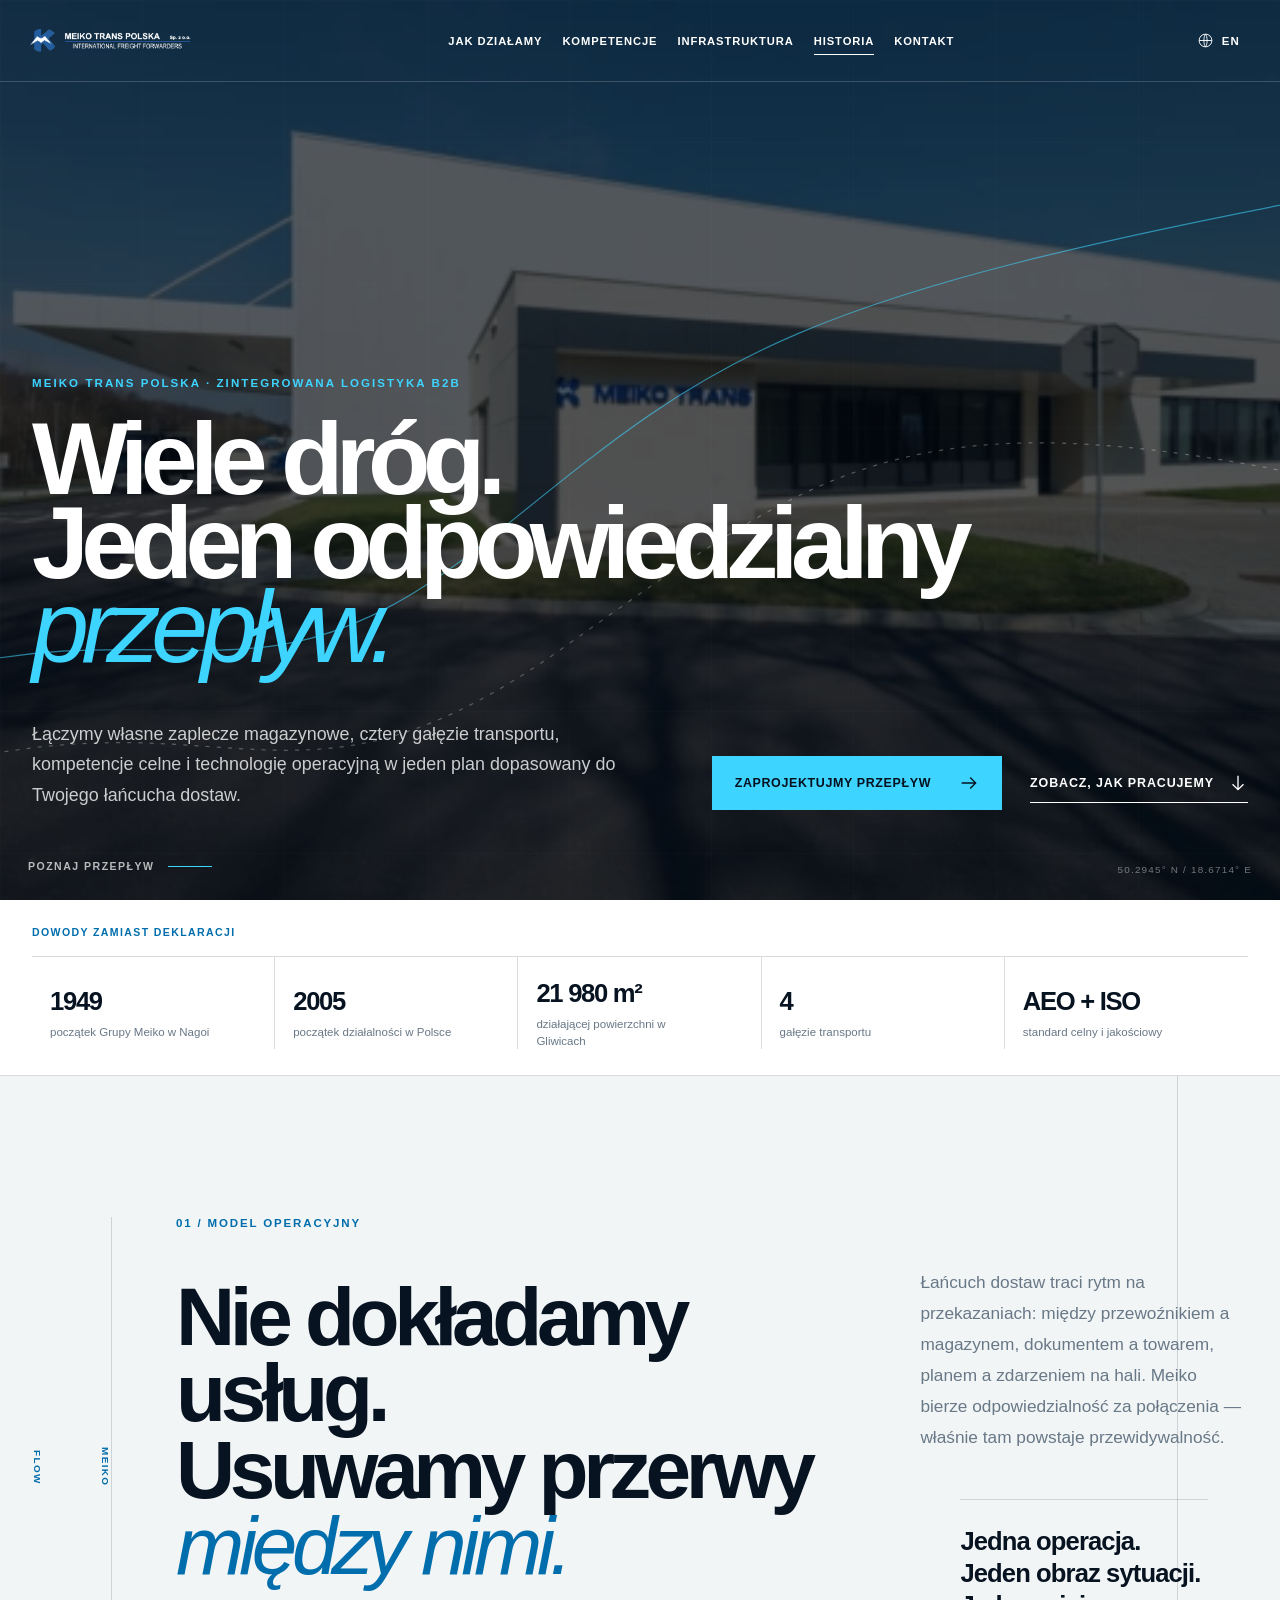
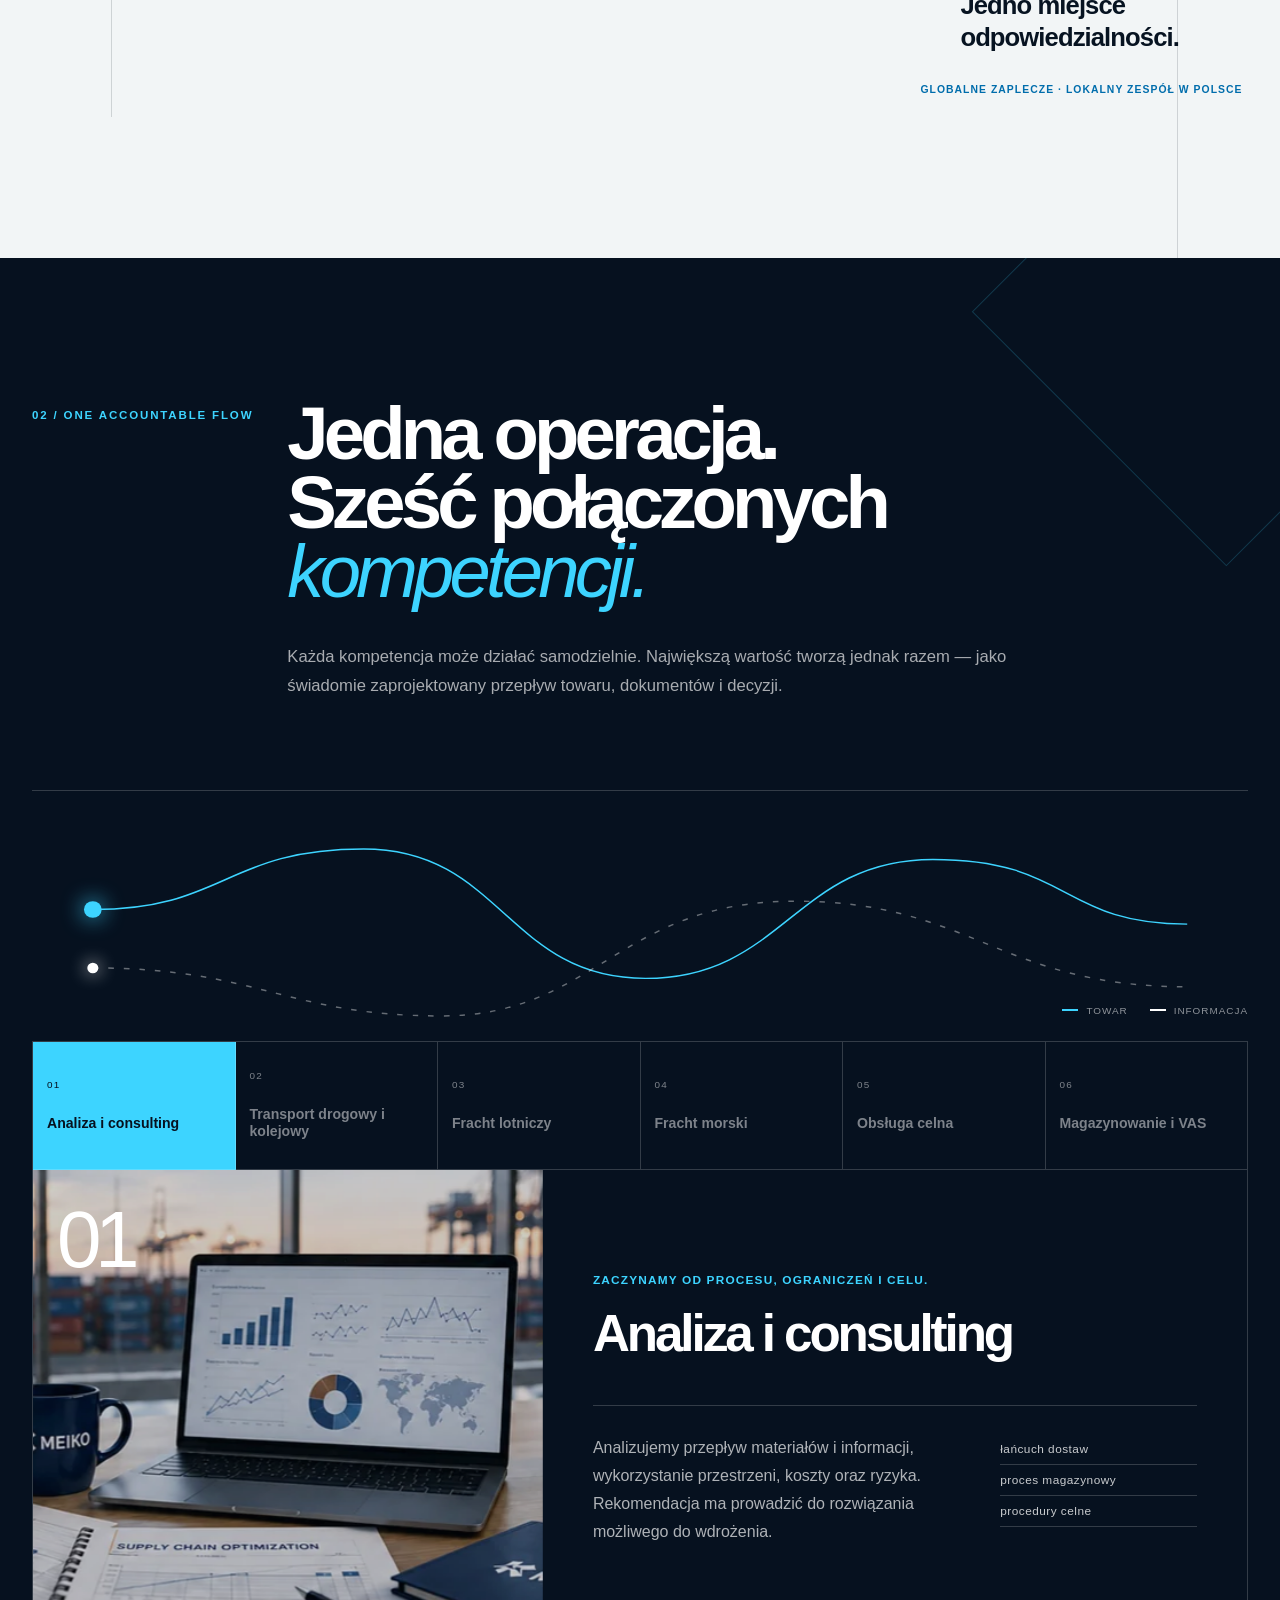
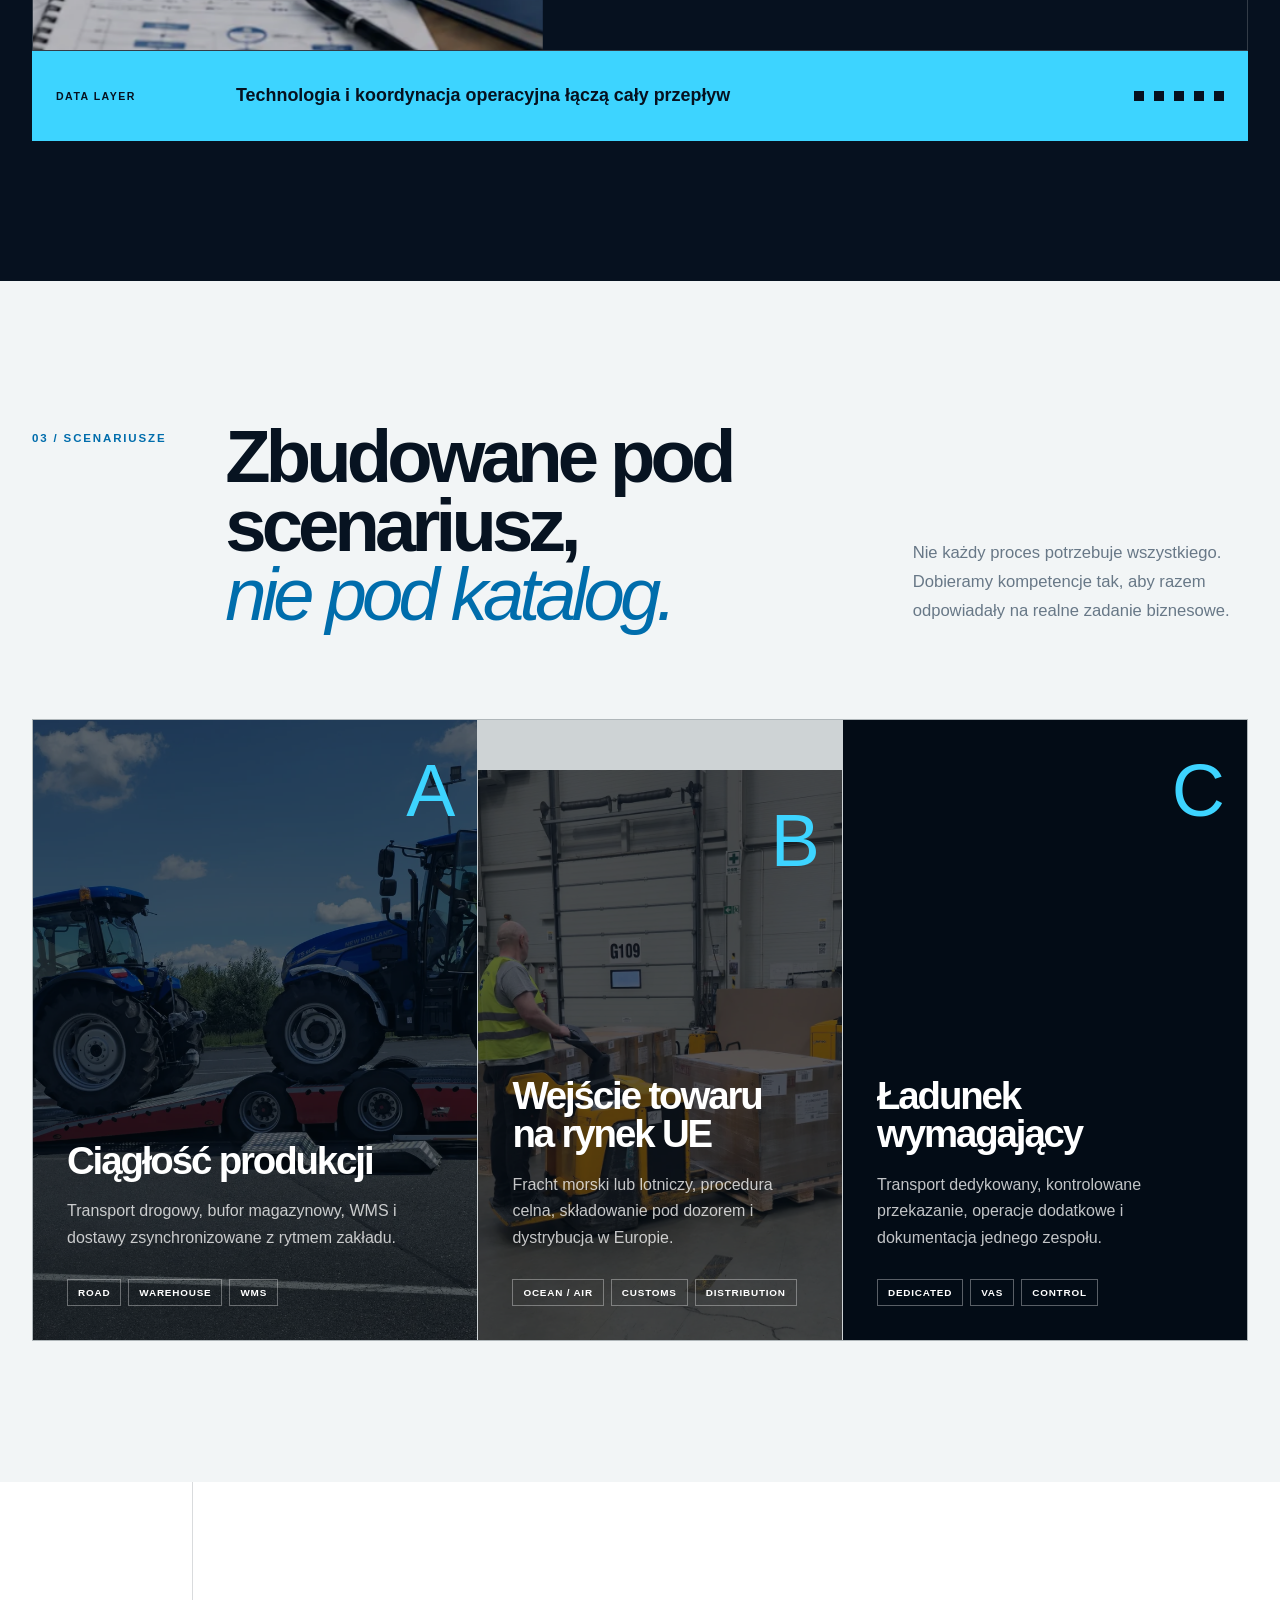
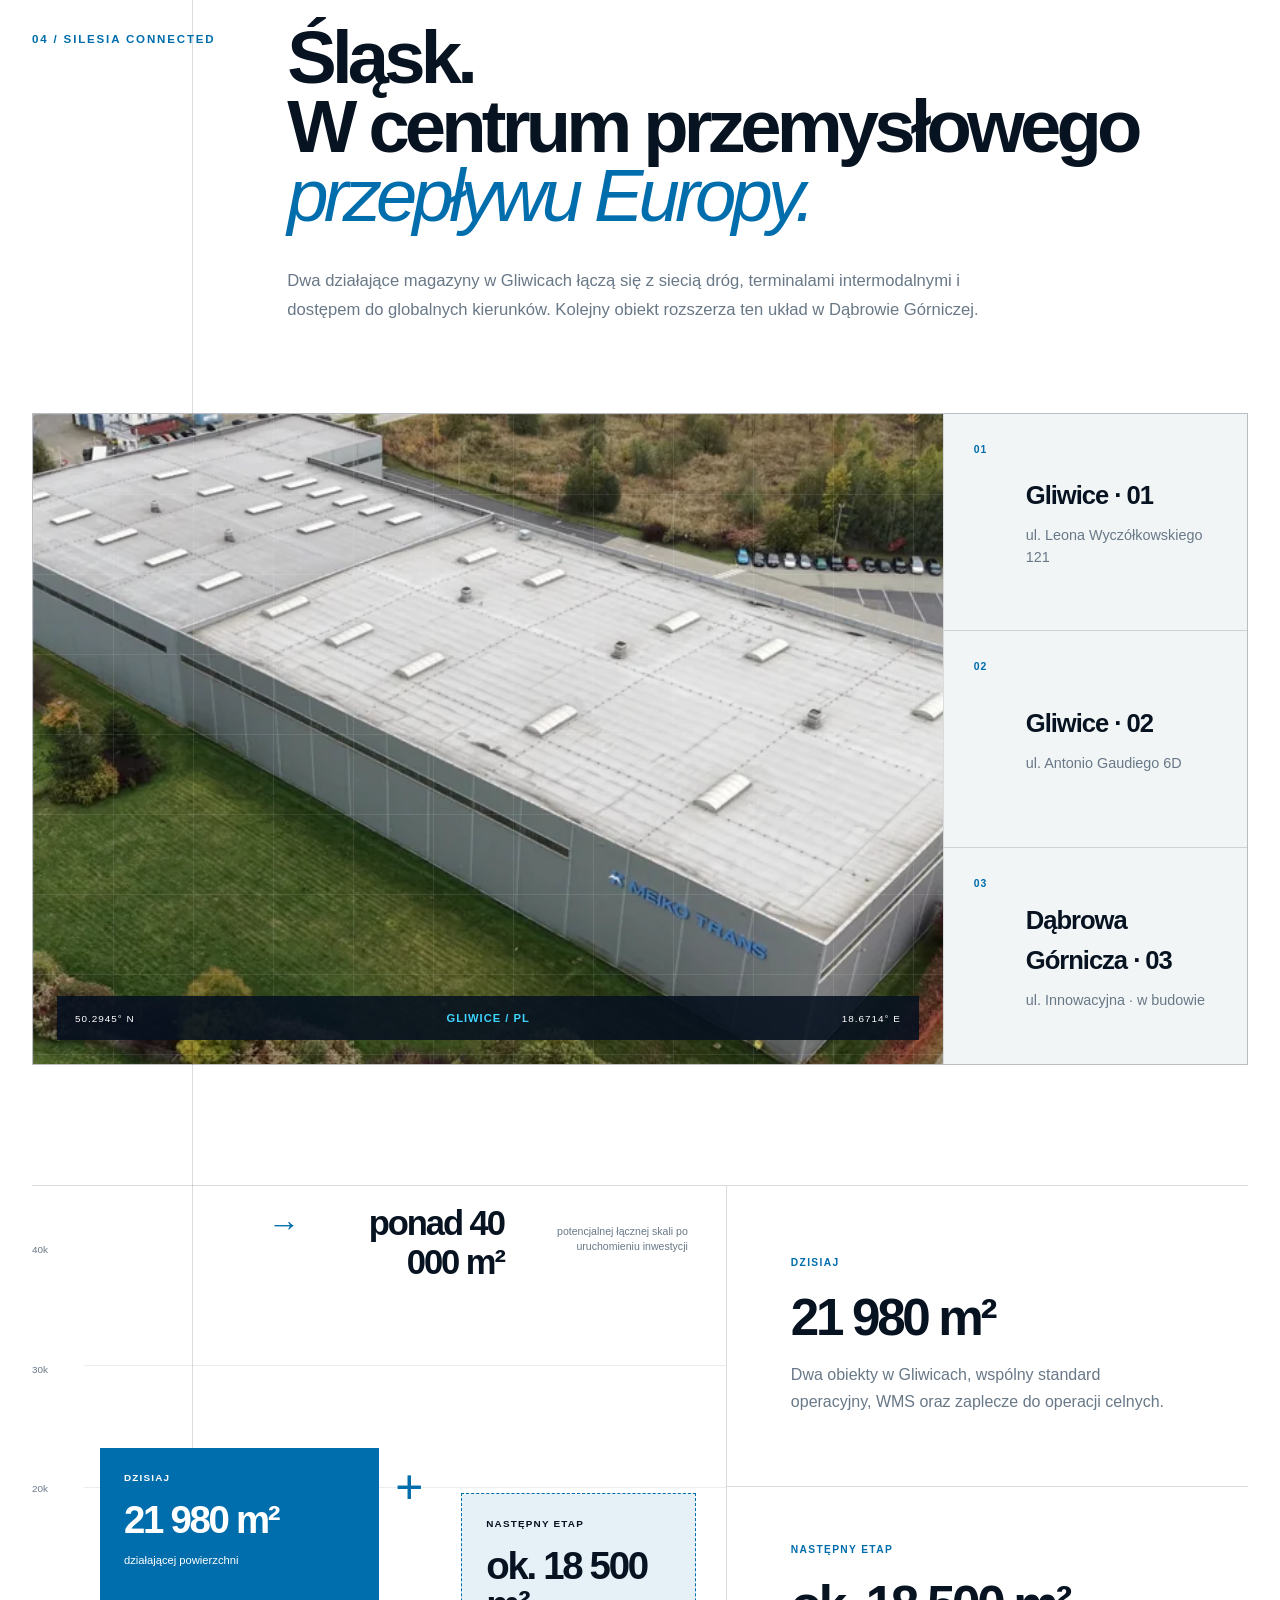
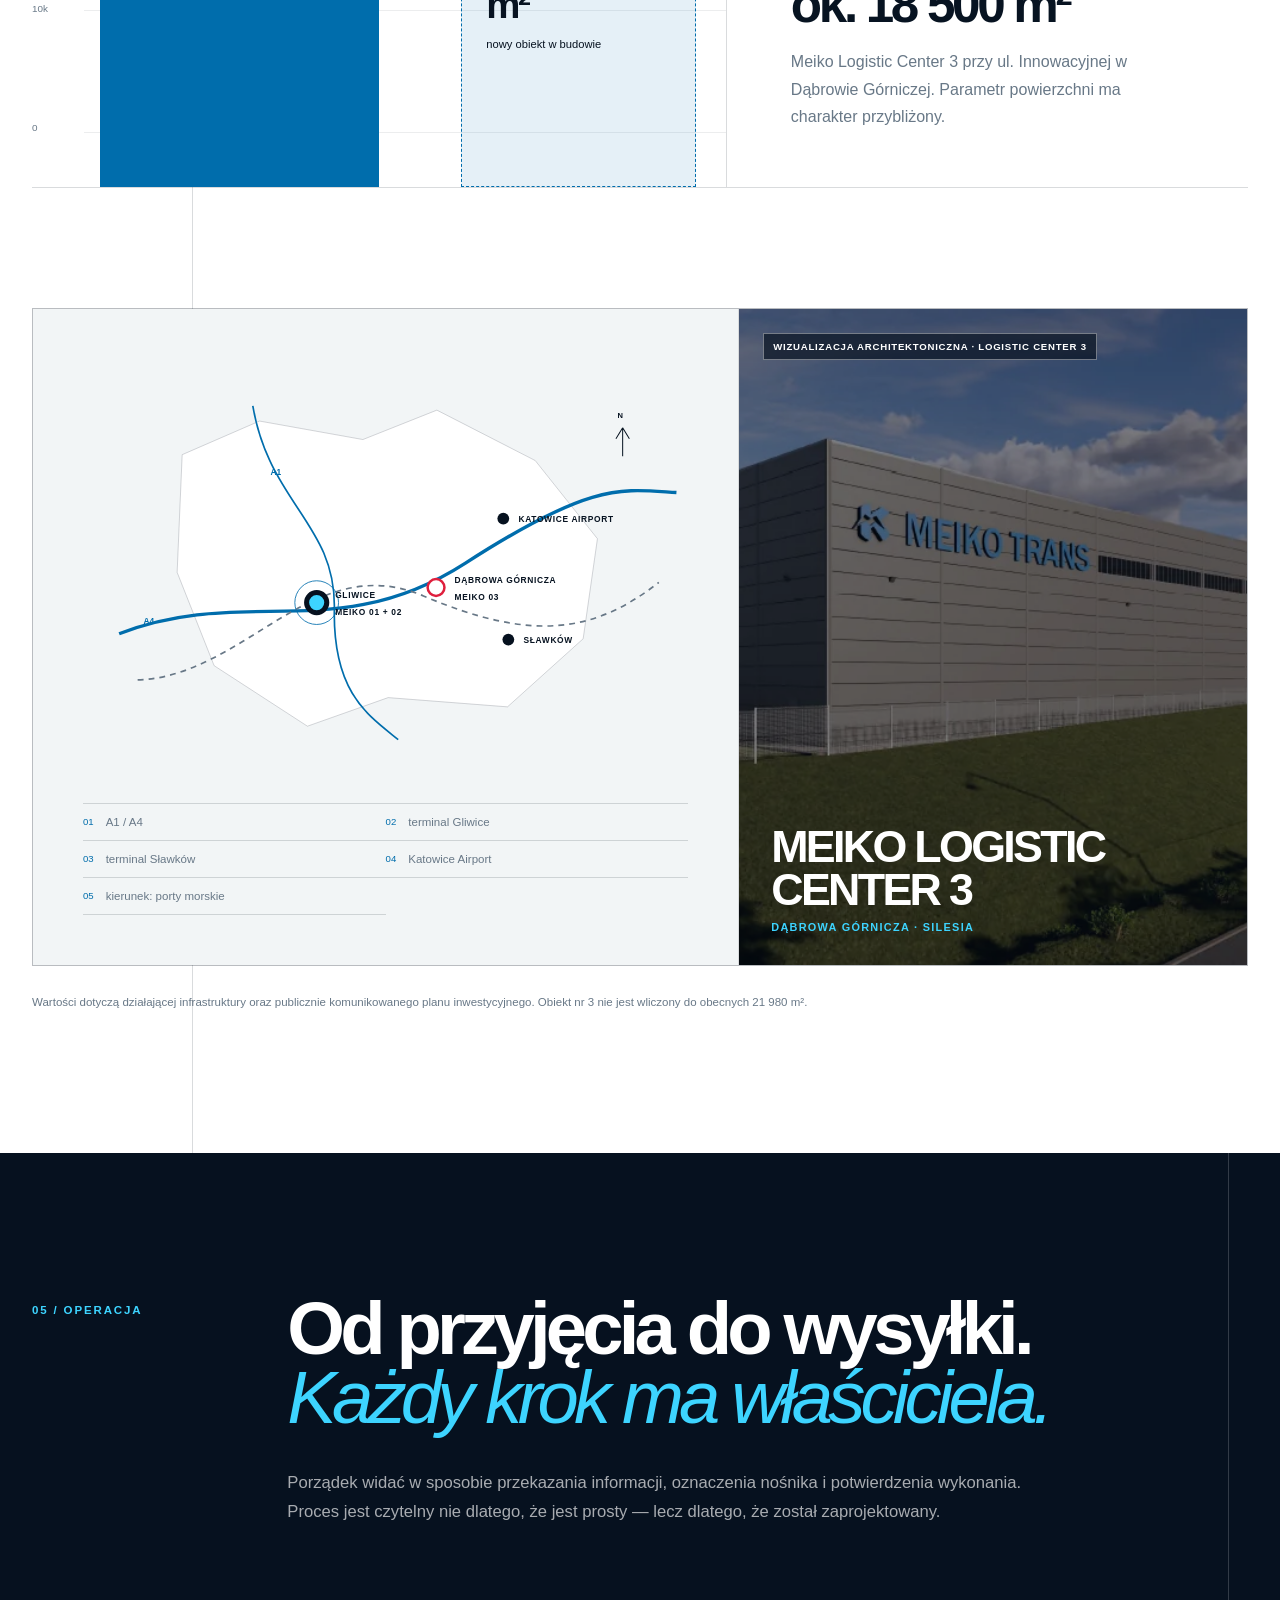
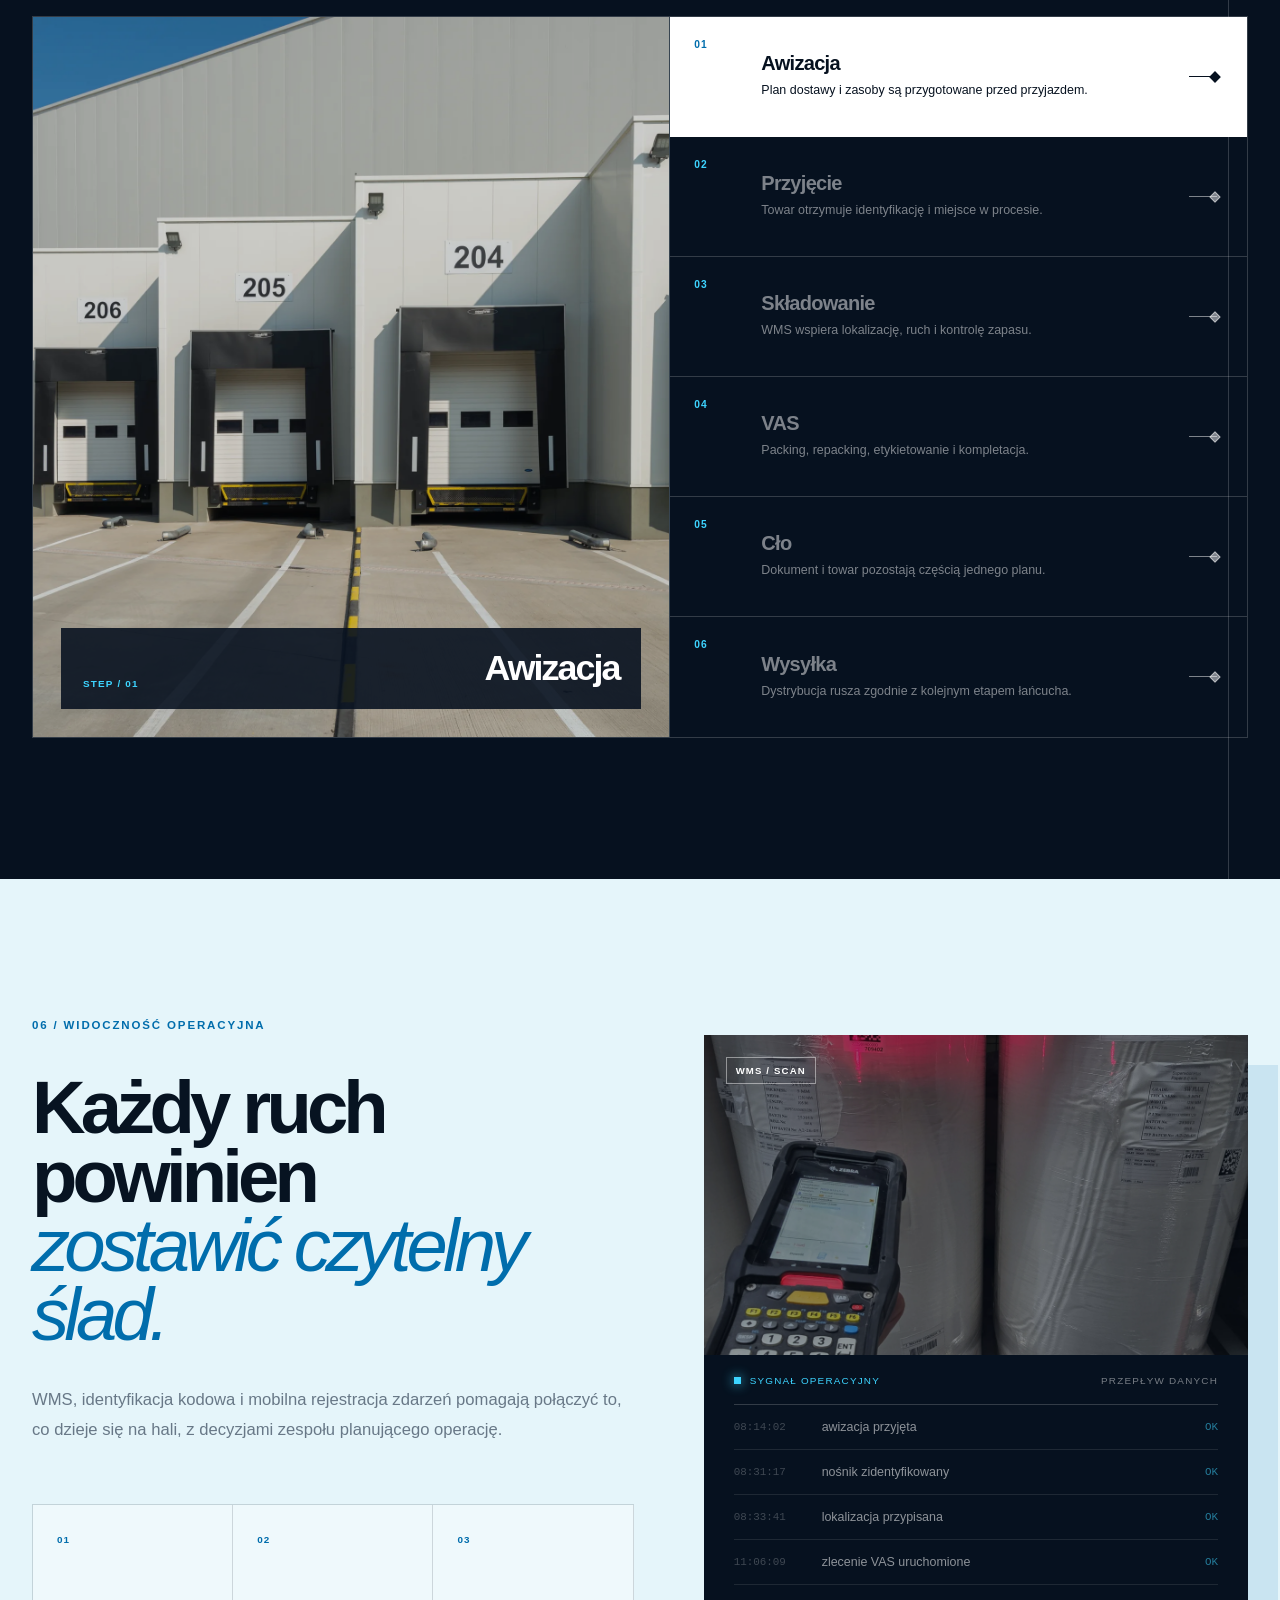
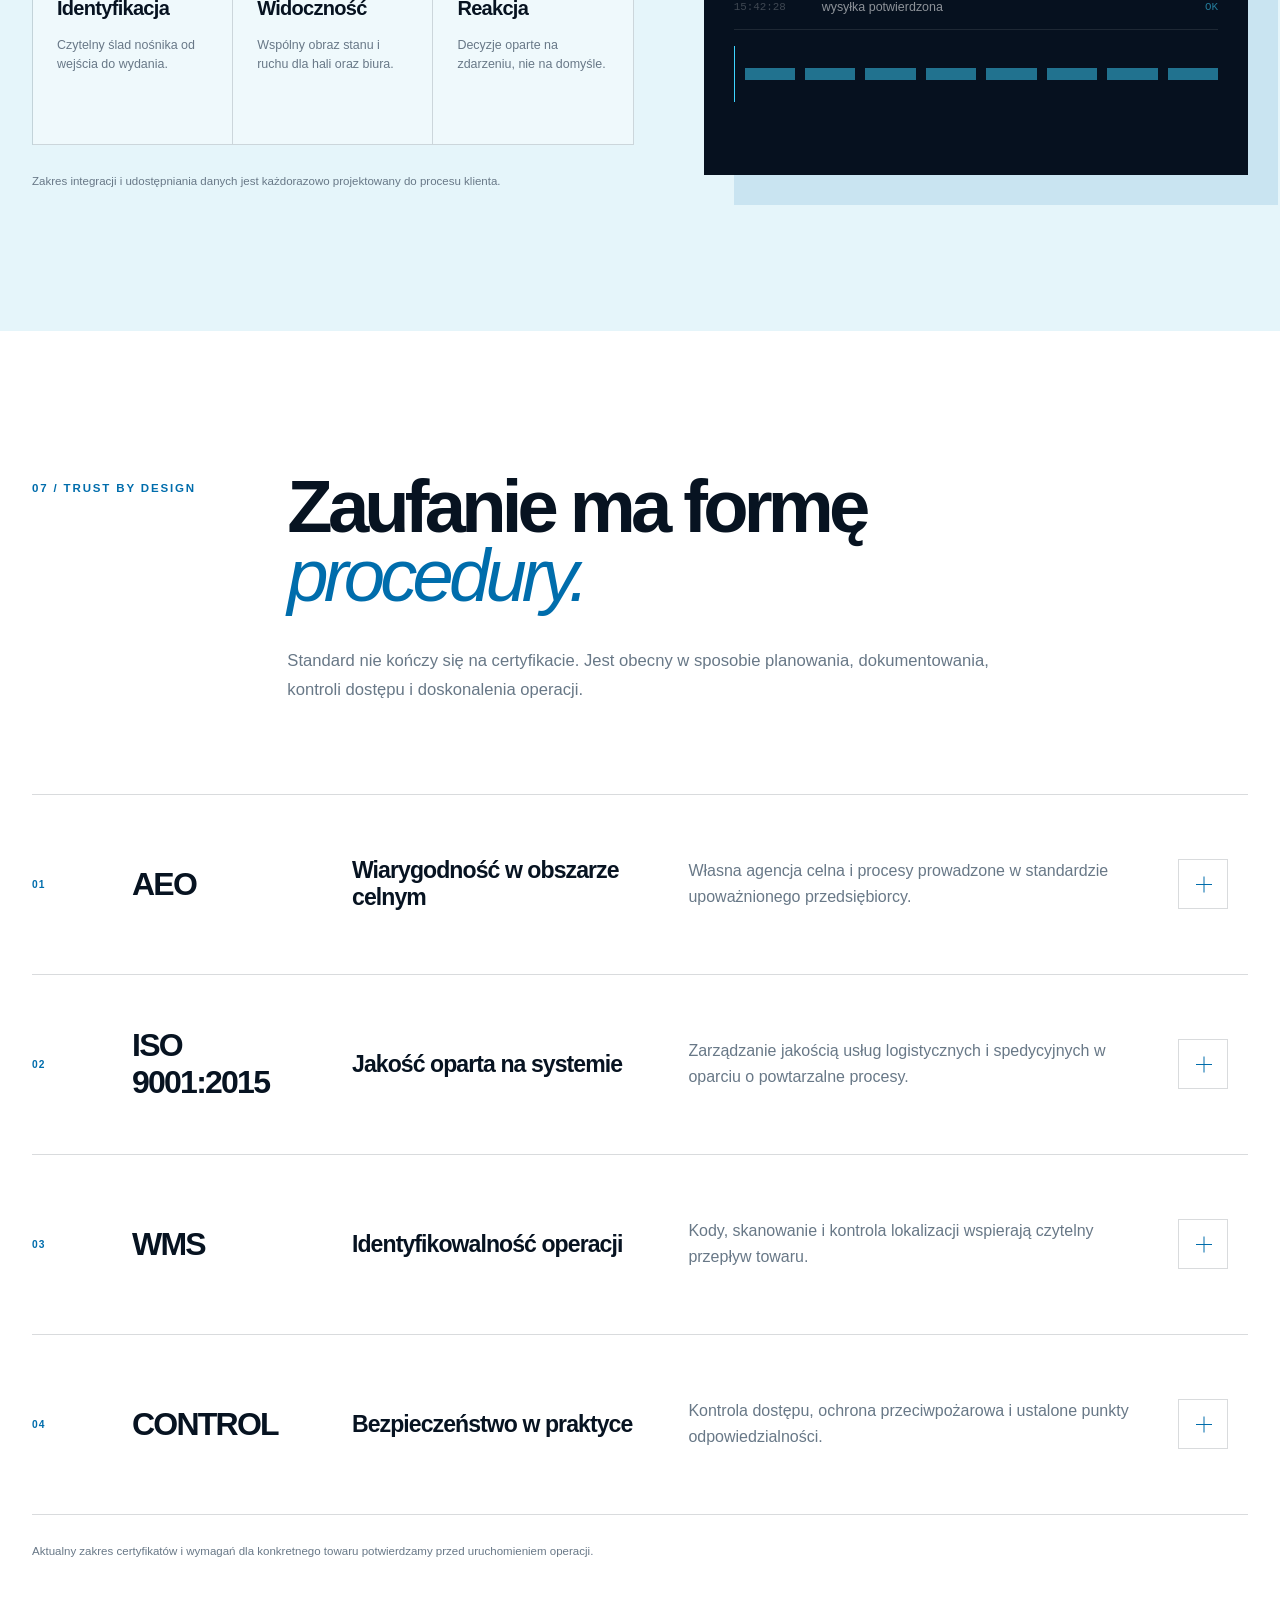
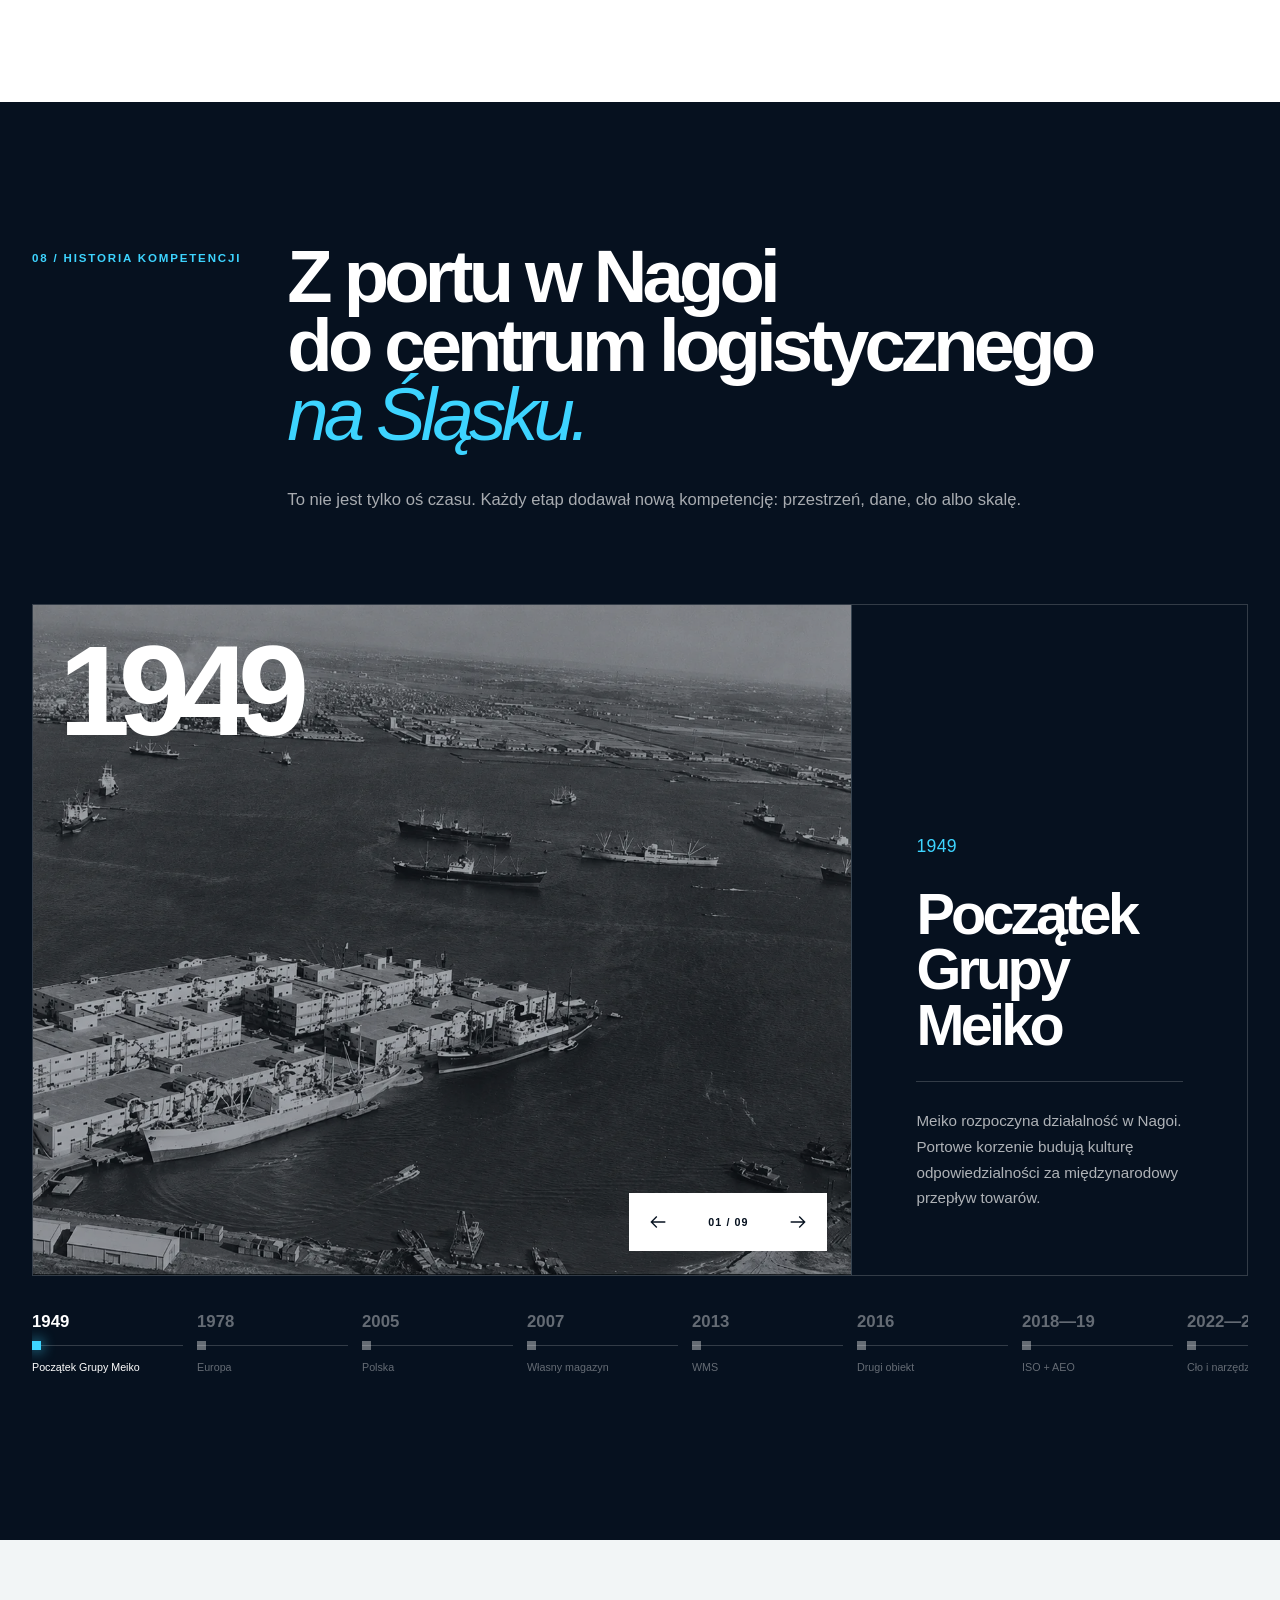
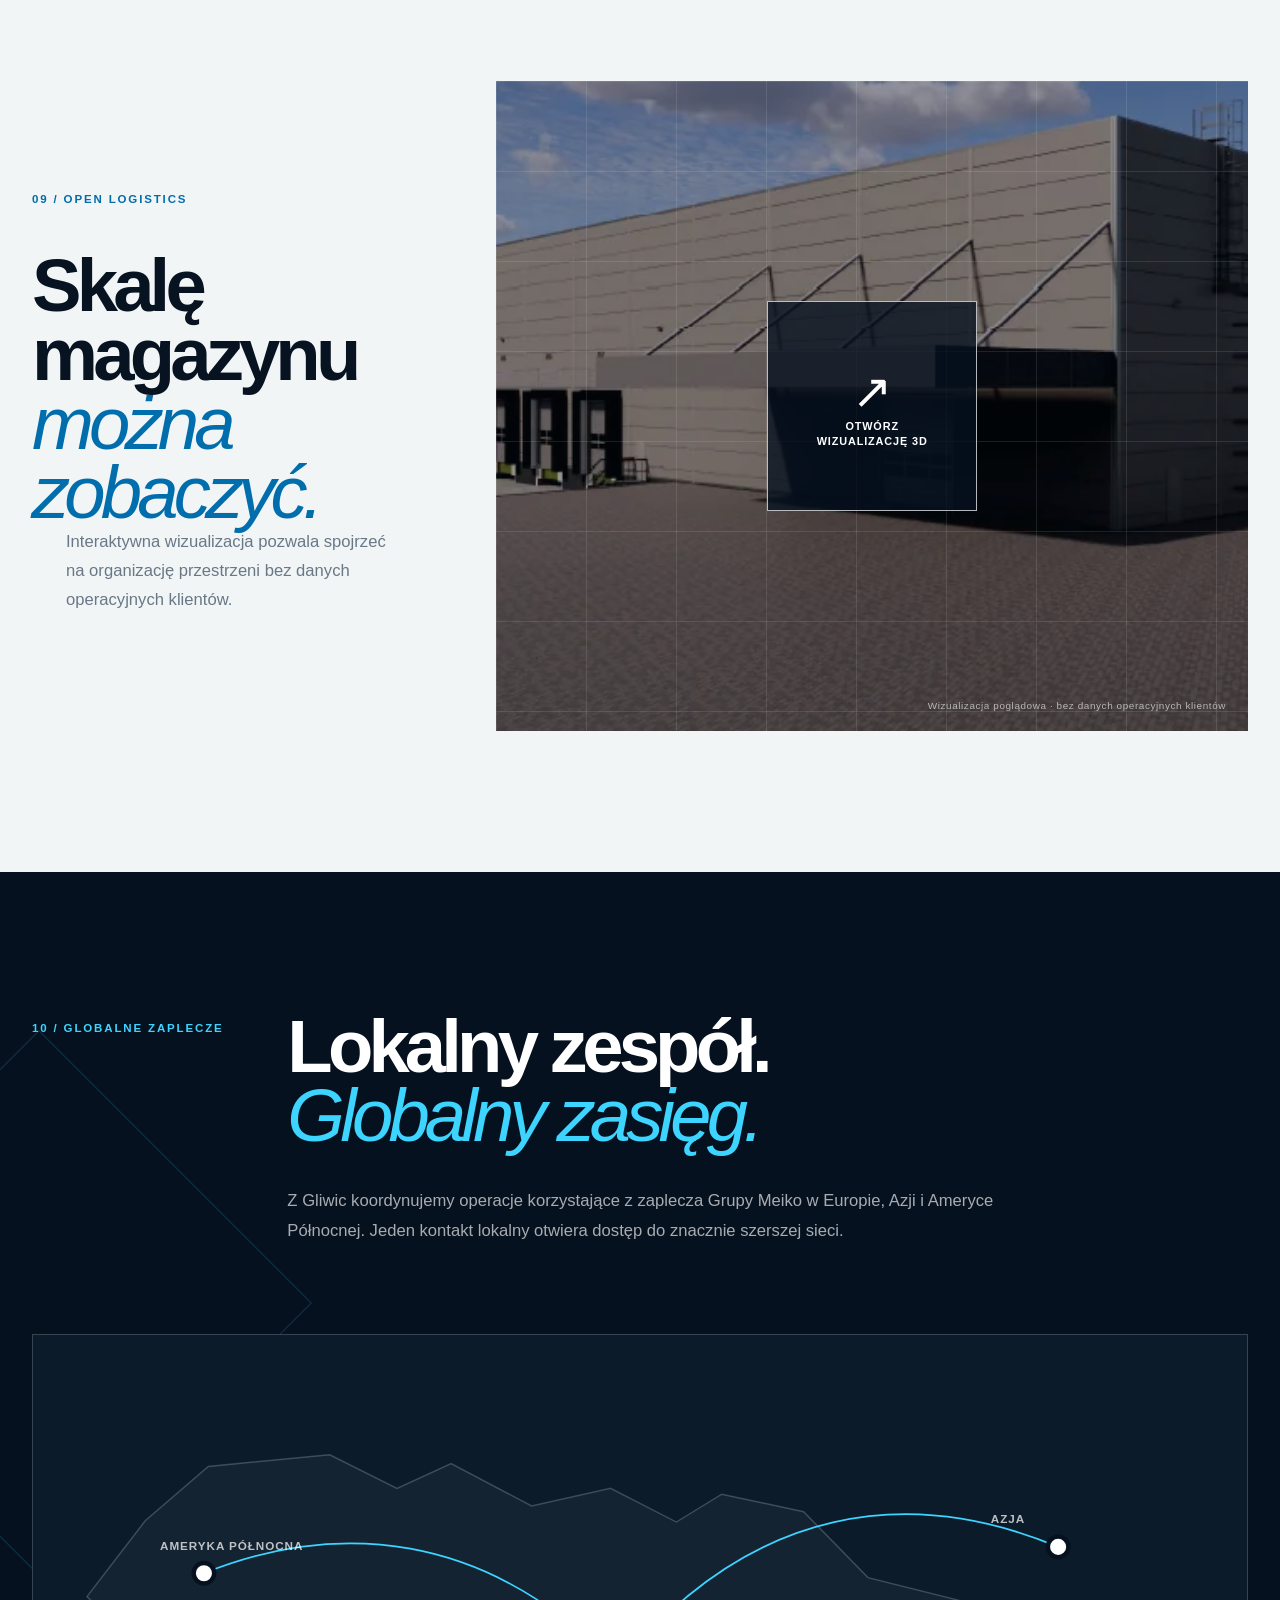
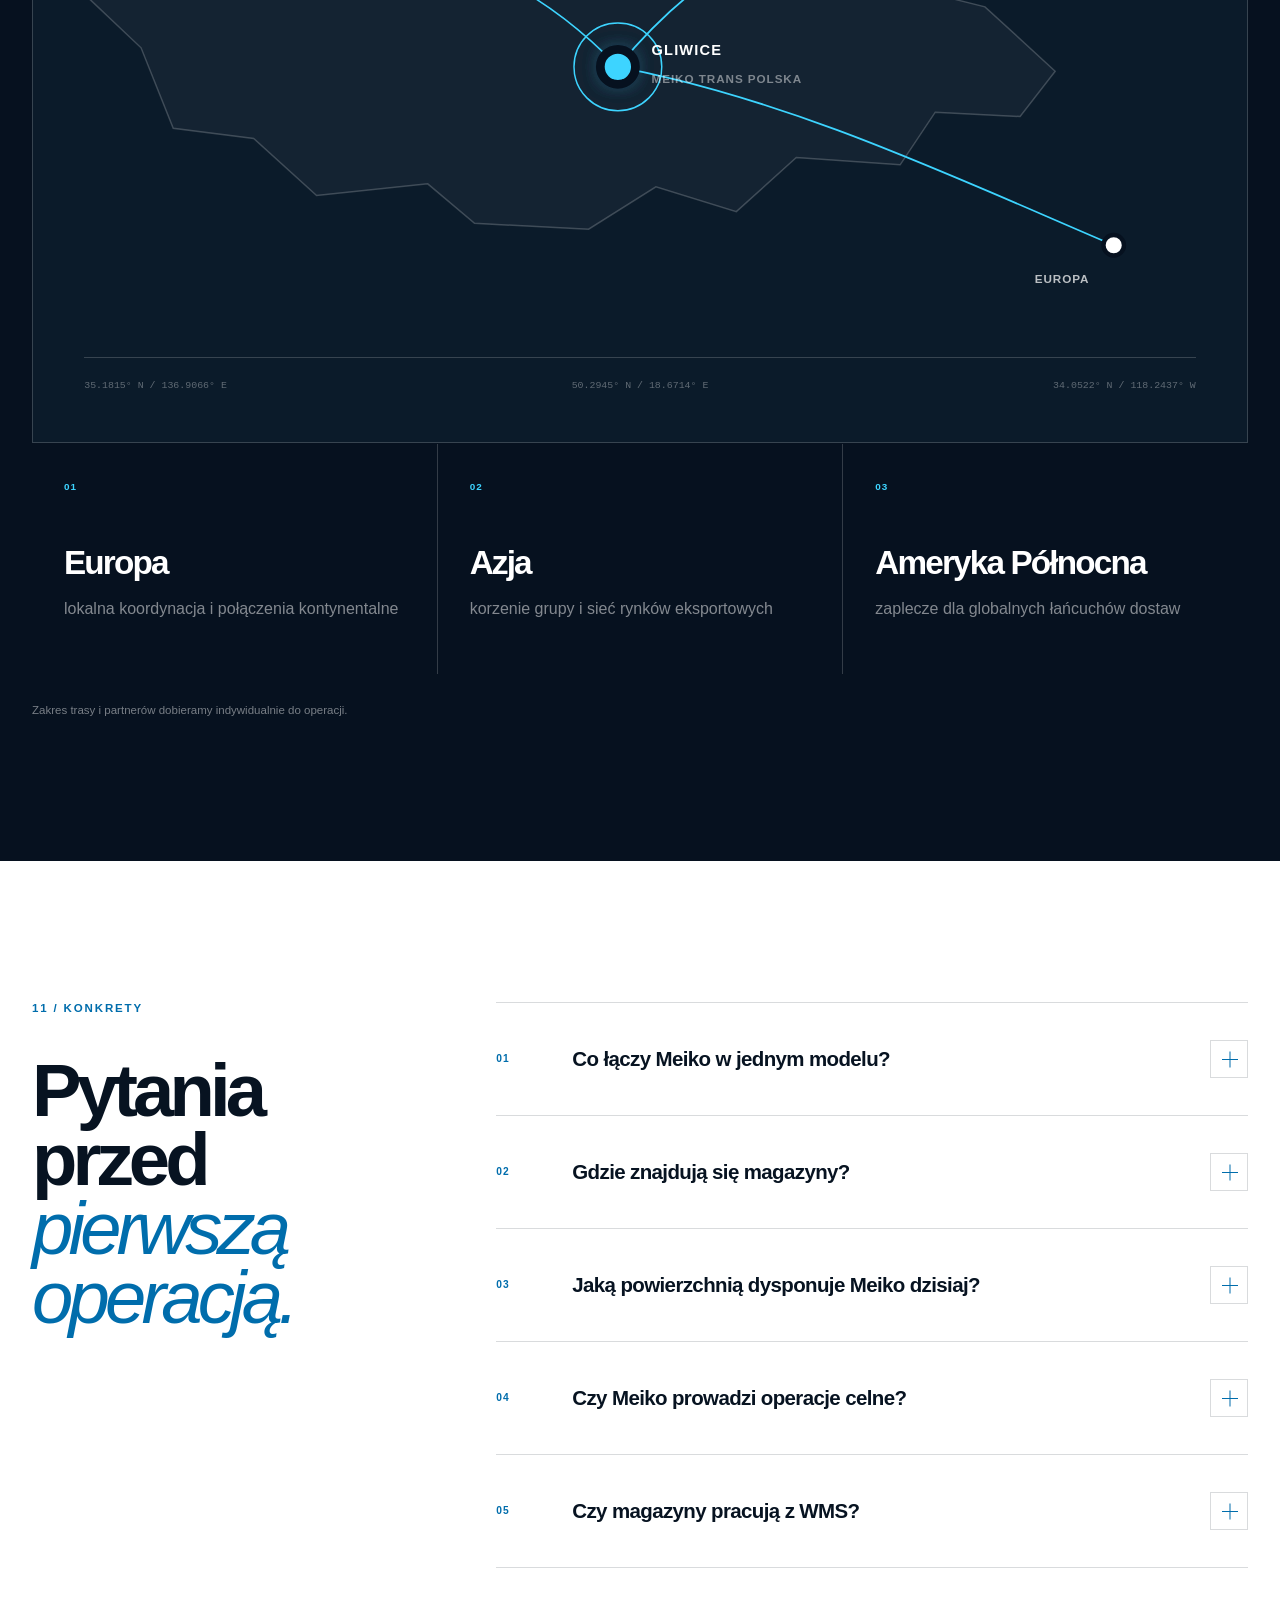
==== alternative/index.html @ 9c1a4382 "Add alternative Meiko Trans website" ====
<!doctype html>
<html lang="pl">
  <head>
    <meta charset="UTF-8" />
    <meta name="viewport" content="width=device-width, initial-scale=1.0" />
    <meta name="theme-color" content="#06111f" />
    <meta name="referrer" content="strict-origin-when-cross-origin" />
    <meta
      http-equiv="Content-Security-Policy"
      content="default-src 'self'; base-uri 'self'; object-src 'none'; form-action 'self'; img-src 'self' data:; media-src 'self'; frame-src 'self'; connect-src 'self'; font-src 'self' https://fonts.gstatic.com; style-src 'self' 'unsafe-inline' https://fonts.googleapis.com; script-src 'self' 'unsafe-inline' https://cdnjs.cloudflare.com https://cdn.jsdelivr.net;"
    />

    <title>Meiko Trans Polska | Jeden odpowiedzialny przepływ</title>
    <meta
      name="description"
      content="Magazynowanie, cztery gałęzie transportu, własna agencja celna i technologia operacyjna połączone w jeden plan dla łańcucha dostaw."
    />
    <meta
      name="keywords"
      content="Meiko Trans Polska, logistyka Gliwice, magazynowanie Śląsk, spedycja międzynarodowa, agencja celna, fracht lotniczy, fracht morski, WMS"
    />

    <link rel="icon" type="image/png" href="./mk-icon.png" />
    <link rel="apple-touch-icon" href="./mk-icon.png" />
    <link rel="preconnect" href="https://fonts.googleapis.com" />
    <link rel="preconnect" href="https://fonts.gstatic.com" crossorigin />
    <link
      rel="stylesheet"
      href="https://fonts.googleapis.com/css2?family=DM+Sans:wght@400;500;600;700&family=Manrope:wght@400;500;600;700;800&display=swap"
    />

    <link rel="canonical" href="https://lukmaz88.github.io/Meiko-test-website/alternative/" />
    <link rel="alternate" hreflang="pl" href="https://lukmaz88.github.io/Meiko-test-website/alternative/" />
    <link rel="alternate" hreflang="en" href="https://lukmaz88.github.io/Meiko-test-website/alternative/?lang=en" />
    <link rel="alternate" hreflang="x-default" href="https://lukmaz88.github.io/Meiko-test-website/alternative/" />

    <meta property="og:type" content="website" />
    <meta property="og:locale" content="pl_PL" />
    <meta property="og:locale:alternate" content="en_GB" />
    <meta property="og:site_name" content="Meiko Trans Polska" />
    <meta property="og:title" content="Meiko Trans Polska | Jeden odpowiedzialny przepływ" />
    <meta
      property="og:description"
      content="Wiele dróg. Jeden odpowiedzialny przepływ. Zobacz zintegrowany model logistyki Meiko Trans Polska."
    />
    <meta property="og:image" content="https://lukmaz88.github.io/Meiko-test-website/alternative/og.png" />
    <meta property="og:image:width" content="1730" />
    <meta property="og:image:height" content="909" />
    <meta property="og:url" content="https://lukmaz88.github.io/Meiko-test-website/alternative/" />
    <meta name="twitter:card" content="summary_large_image" />
    <meta name="twitter:title" content="Meiko Trans Polska | One accountable flow" />
    <meta name="twitter:description" content="Warehousing, freight, customs and technology connected in one operating model." />
    <meta name="twitter:image" content="https://lukmaz88.github.io/Meiko-test-website/alternative/og.png" />

    <script type="application/ld+json">
      {
        "@context": "https://schema.org",
        "@type": ["Organization", "LocalBusiness"],
        "@id": "https://lukmaz88.github.io/Meiko-test-website/alternative/#organization",
        "name": "Meiko Trans Polska Sp. z o.o.",
        "url": "https://lukmaz88.github.io/Meiko-test-website/alternative/",
        "logo": "https://lukmaz88.github.io/Meiko-test-website/alternative/assets/logo.png",
        "description": "Operator logistyczny łączący magazynowanie, transport drogowy, kolejowy, morski i lotniczy, usługi celne oraz consulting.",
        "telephone": "+48 32 777 38 80",
        "email": "kontakt@meikotrans.com.pl",
        "address": {
          "@type": "PostalAddress",
          "streetAddress": "ul. Leona Wyczółkowskiego 121",
          "postalCode": "44-109",
          "addressLocality": "Gliwice",
          "addressCountry": "PL"
        },
        "contactPoint": {
          "@type": "ContactPoint",
          "telephone": "+48 32 777 38 80",
          "email": "kontakt@meikotrans.com.pl",
          "contactType": "customer service",
          "availableLanguage": ["Polish", "English"]
        },
        "parentOrganization": {
          "@type": "Organization",
          "name": "Meiko Trans Co., Ltd.",
          "foundingDate": "1949-01-22"
        },
        "hasOfferCatalog": {
          "@type": "OfferCatalog",
          "name": "Usługi logistyczne",
          "itemListElement": [
            { "@type": "Offer", "itemOffered": { "@type": "Service", "name": "Magazynowanie i usługi wartości dodanej" } },
            { "@type": "Offer", "itemOffered": { "@type": "Service", "name": "Transport drogowy i kolejowy" } },
            { "@type": "Offer", "itemOffered": { "@type": "Service", "name": "Fracht lotniczy i morski" } },
            { "@type": "Offer", "itemOffered": { "@type": "Service", "name": "Obsługa celna" } },
            { "@type": "Offer", "itemOffered": { "@type": "Service", "name": "Analiza i consulting logistyczny" } }
          ]
        }
      }
    </script>
    <script type="module" crossorigin src="./assets/index-K4BzFb0O.js"></script>
    <link rel="stylesheet" crossorigin href="./assets/index-BOAeQjKO.css">
  </head>
  <body>
    <div id="root"></div>
  </body>
</html>
---- alternative/assets/index-BOAeQjKO.css ----
:root{--lightningcss-light:initial;--lightningcss-dark: ;color-scheme:light;--navy:#06111f;--navy-2:#0b1b2a;--navy-3:#10283c;--blue:#006dac;--cyan:#3dd4ff;--cyan-soft:#bdefff;--red:#df1f3d;--paper:#f2f5f6;--ice:#e5f5fa;--white:#fff;--ink:#071321;--muted:#687887;--line:#06111f26;--line-light:#ffffff2e;--shell:min(1480px, calc(100vw - 96px));--header-h:82px;font-synthesis:none;text-rendering:optimizelegibility;font-family:DM Sans,Arial,sans-serif}*{box-sizing:border-box}html{scroll-behavior:smooth;scroll-padding-top:var(--header-h);background:var(--navy)}body{background:var(--paper);min-width:320px;color:var(--ink);margin:0;overflow-x:hidden}body.menu-open,body.experience-open{overflow:hidden}::selection{background:var(--cyan);color:var(--navy)}a{color:inherit;text-decoration:none}button,input,textarea{color:inherit;font:inherit}button{border:0}img,video,svg{max-width:100%;display:block}p,h1,h2,h3,blockquote{margin-top:0}button,a,summary{-webkit-tap-highlight-color:transparent}:focus-visible{outline:2px solid var(--cyan);outline-offset:4px}.sr-only{clip:rect(0, 0, 0, 0);white-space:nowrap;border:0;width:1px;height:1px;margin:-1px;padding:0;position:absolute;overflow:hidden}.skip-link{z-index:500;background:var(--cyan);color:var(--navy);padding:12px 18px;transition:transform .2s;position:fixed;top:10px;left:10px;transform:translateY(-150%)}.skip-link:focus{transform:translateY(0)}.page-shell{width:var(--shell);margin-inline:auto}.section{padding:clamp(110px,11vw,190px) 0;position:relative}.is-dark{background:var(--navy);color:var(--white)}.scroll-progress{z-index:501;background:var(--cyan);transform-origin:0;pointer-events:none;width:100%;height:3px;position:fixed;top:0;left:0;transform:scaleX(0)}.reveal{opacity:0;transition:opacity .75s cubic-bezier(.22, 1, .36, 1) var(--reveal-delay,0s), transform .75s cubic-bezier(.22, 1, .36, 1) var(--reveal-delay,0s);transform:translateY(28px)}.reveal.is-visible{opacity:1;transform:translateY(0)}.arrow-icon{fill:none;stroke:currentColor;stroke-linecap:square;stroke-width:1.6px;flex:none;width:20px;height:20px;transition:transform .25s}.arrow-icon.is-down{transform:rotate(90deg)}a:hover .arrow-icon,button:hover .arrow-icon{transform:translate(4px)}a:hover .arrow-icon.is-down,button:hover .arrow-icon.is-down{transform:rotate(90deg)translate(4px)}.button{letter-spacing:.05em;text-transform:uppercase;border:1px solid;justify-content:space-between;align-items:center;gap:28px;min-height:54px;padding:0 22px;font-size:.78rem;font-weight:700;transition:background .25s,color .25s,border-color .25s;display:inline-flex}.button-primary{border-color:var(--cyan);background:var(--cyan);color:var(--navy)}.button-primary:hover{border-color:var(--white);background:var(--white)}.text-link{letter-spacing:.07em;text-transform:uppercase;border-bottom:1px solid;align-items:center;gap:14px;padding:9px 0;font-size:.78rem;font-weight:700;display:inline-flex}.text-link.is-light{color:var(--white)}.section-heading{grid-template-columns:minmax(180px,.42fr) minmax(0,1.58fr);align-items:start;margin-bottom:clamp(58px,7vw,108px);display:grid}.section-heading.is-compact{grid-template-columns:minmax(170px,.34fr) minmax(0,1.15fr) minmax(280px,.65fr)}.section-code{color:var(--blue);letter-spacing:.16em;text-transform:uppercase;margin:10px 0 0;font-size:.72rem;font-weight:700}.section-heading.is-light .section-code{color:var(--cyan)}.section-heading h2{letter-spacing:-.065em;grid-column:2;margin:0;font-family:Manrope,Arial,sans-serif;font-size:clamp(3rem,5.8vw,6.6rem);font-weight:600;line-height:.93}.section-heading h2 span{display:block}.section-heading h2 .accent-line{color:var(--blue);font-style:italic;font-weight:500}.section-heading.is-light h2 .accent-line{color:var(--cyan)}.section-lead{max-width:750px;color:var(--muted);grid-column:2;margin:36px 0 0;font-size:clamp(1rem,1.3vw,1.22rem);line-height:1.75}.section-heading.is-compact .section-lead{grid-area:1/3;align-self:end;margin:0 0 4px 34px}.section-heading.is-light .section-lead{color:#ffffffa6}.data-disclaimer{color:var(--muted);margin:28px 0 0;font-size:.72rem;line-height:1.55}.data-disclaimer.is-light{color:#ffffff75}.site-header{z-index:300;width:100%;height:var(--header-h);color:var(--white);border-bottom:1px solid #ffffff2e;grid-template-columns:240px 1fr auto;align-items:center;padding:0 max(28px,50vw - 820px);transition:background .25s,color .25s,border-color .25s;display:grid;position:fixed;top:0;left:0}.site-header.is-solid{border-color:var(--line);color:var(--ink);-webkit-backdrop-filter:blur(14px);backdrop-filter:blur(14px);background:#f2f5f6f5}.site-header.is-open{-webkit-backdrop-filter:none;backdrop-filter:none}.brand{z-index:2;align-items:center;width:166px;display:inline-flex;position:relative}.brand img{width:100%;height:auto}.desktop-nav{justify-content:center;gap:clamp(22px,2.2vw,42px);display:flex}.desktop-nav a{letter-spacing:.08em;text-transform:uppercase;padding:8px 0;font-size:.7rem;font-weight:700;position:relative}.desktop-nav a:after{content:"";transform-origin:100%;background:currentColor;height:1px;transition:transform .25s;position:absolute;bottom:0;left:0;right:0;transform:scaleX(0)}.desktop-nav a:hover:after,.desktop-nav a.is-active:after{transform-origin:0;transform:scaleX(1)}.header-actions{z-index:2;align-items:center;gap:8px;display:flex;position:relative}.language-switch{height:42px;color:inherit;cursor:pointer;letter-spacing:.1em;background:0 0;align-items:center;gap:8px;padding:0 12px;font-size:.72rem;font-weight:700;display:inline-flex}.globe-icon{fill:none;stroke:currentColor;stroke-width:1.3px;width:17px;height:17px}.header-cta{background:var(--cyan);height:42px;color:var(--navy);letter-spacing:.04em;text-transform:uppercase;align-items:center;gap:18px;padding:0 16px;font-size:.68rem;font-weight:800;transition:background .2s;display:inline-flex}.header-cta:hover{background:var(--white)}.menu-toggle{width:48px;height:48px;color:inherit;cursor:pointer;background:0 0;justify-content:center;align-items:center;display:none}.menu-toggle i{background:currentColor;width:24px;height:1px;transition:transform .25s;position:absolute}.menu-toggle i:first-of-type{transform:translateY(-4px)}.menu-toggle i:last-of-type{transform:translateY(4px)}.site-header.is-open .menu-toggle i:first-of-type{transform:rotate(45deg)}.site-header.is-open .menu-toggle i:last-of-type{transform:rotate(-45deg)}.mobile-menu{z-index:1;visibility:hidden;background:var(--paper);color:var(--ink);opacity:0;transition:opacity .3s,visibility .3s;display:none;position:fixed;inset:0}.site-header.is-open .mobile-menu{visibility:visible;opacity:1}.mobile-menu-inner{width:min(680px,100vw - 48px);height:100%;padding-top:var(--header-h);flex-direction:column;justify-content:center;margin:auto;display:flex}.mobile-menu-inner>p{color:var(--blue);letter-spacing:.16em;margin-bottom:34px;font-size:.7rem;font-weight:700}.mobile-menu nav{border-top:1px solid var(--line)}.mobile-menu nav a{border-bottom:1px solid var(--line);letter-spacing:-.045em;align-items:center;gap:28px;padding:14px 0;font-family:Manrope,Arial,sans-serif;font-size:clamp(1.65rem,5vw,3.4rem);font-weight:600;display:flex}.mobile-menu nav a span{color:var(--blue);letter-spacing:.12em;font-family:DM Sans,Arial,sans-serif;font-size:.65rem}.mobile-menu .button{width:fit-content;margin-top:34px}.hero{background:var(--navy);min-height:100svh;color:var(--white);align-items:flex-end;display:flex;position:relative;overflow:hidden}.hero-video,.hero-shade,.hero-grid,.hero-routes{width:100%;height:100%;position:absolute;inset:0}.hero-video{object-fit:cover;opacity:.76}.hero-shade{z-index:1;background:#030a1294}.hero-grid{z-index:2;opacity:.24;background-image:url("data:image/svg+xml,%3Csvg xmlns='http://www.w3.org/2000/svg' width='160' height='160'%3E%3Cpath d='M160 0H0V160' fill='none' stroke='white' stroke-opacity='.12' stroke-width='1'/%3E%3C/svg%3E");background-size:11.111vw 11.111vw}.hero-routes{z-index:3;pointer-events:none}.route-line{fill:none;stroke-width:1.2px}.route-line-a{stroke:#3dd4ff94}.route-line-b{stroke:#ffffff47;stroke-dasharray:5 9}.route-cargo{fill:var(--cyan);filter:drop-shadow(0 0 12px var(--cyan))}.route-data{fill:var(--white);filter:drop-shadow(0 0 8px #fff)}.hero-inner{z-index:4;padding-top:calc(var(--header-h) + 90px);padding-bottom:clamp(90px,10vh,130px);position:relative}.hero-eyebrow{color:var(--cyan);letter-spacing:.18em;margin:0 0 28px;font-size:.72rem;font-weight:700}.hero h1{letter-spacing:-.075em;max-width:1280px;margin:0;font-family:Manrope,Arial,sans-serif;font-size:clamp(4rem,8vw,9.4rem);font-weight:600;line-height:.82}.hero h1 span{display:block}.hero h1 .hero-accent{color:var(--cyan);font-style:italic;font-weight:500}.hero-bottom{grid-template-columns:minmax(0,630px) auto;justify-content:space-between;align-items:end;gap:60px;margin-top:50px;display:grid}.hero-bottom>p{color:#ffffffc7;margin:0;font-size:clamp(1.02rem,1.4vw,1.3rem);line-height:1.7}.hero-actions{align-items:center;gap:28px;display:flex}.hero-scroll{z-index:5;color:#ffffffb3;letter-spacing:.14em;text-transform:uppercase;align-items:center;gap:14px;font-size:.66rem;font-weight:700;display:flex;position:absolute;bottom:28px;left:max(28px,50vw - 820px)}.hero-scroll i{background:#ffffff47;width:44px;height:1px;position:relative;overflow:hidden}.hero-scroll i:after{background:var(--cyan);content:"";animation:2s ease-in-out infinite scroll-line;position:absolute;inset:0}@keyframes scroll-line{0%{transform:translate(-100%)}55%,to{transform:translate(100%)}}.hero-coordinate{z-index:5;color:#ffffff6e;letter-spacing:.12em;margin:0;font-size:.62rem;position:absolute;bottom:25px;right:max(28px,50vw - 820px)}.fact-strip{border-bottom:1px solid var(--line);background:var(--white)}.fact-strip-inner{grid-template-columns:minmax(150px,.7fr) minmax(0,4.3fr);align-items:stretch;min-height:155px;display:grid}.fact-strip-inner>p{border-right:1px solid var(--line);color:var(--blue);letter-spacing:.13em;text-transform:uppercase;align-items:center;margin:0;padding-right:30px;font-size:.66rem;font-weight:700;display:flex}.fact-list{grid-template-columns:repeat(5,1fr);display:grid}.fact-item{border-right:1px solid var(--line);flex-direction:column;justify-content:center;min-width:0;padding:24px clamp(18px,2vw,38px);display:flex}.fact-item:last-child{border-right:0}.fact-item strong{letter-spacing:-.05em;white-space:nowrap;font-family:Manrope,Arial,sans-serif;font-size:clamp(1.4rem,2vw,2.4rem);font-weight:650}.fact-item span{max-width:180px;color:var(--muted);margin-top:8px;font-size:.72rem;line-height:1.45}.manifesto{background:var(--paper);overflow:hidden}.manifesto:before{background:var(--line);content:"";width:1px;height:100%;position:absolute;top:0;right:8vw}.manifesto-grid{grid-template-columns:120px minmax(0,1.45fr) minmax(320px,.55fr);gap:clamp(36px,5vw,84px);display:grid}.manifesto .section-heading{margin:0;display:block}.manifesto .section-heading .section-code{margin:0 0 50px}.manifesto .section-heading h2{font-size:clamp(3.6rem,6.4vw,7.4rem)}.manifesto-marker{border-right:1px solid var(--line);height:100%;min-height:500px;color:var(--blue);letter-spacing:.14em;writing-mode:vertical-rl;flex-direction:column;align-items:center;gap:18px;font-size:.62rem;font-weight:700;display:flex}.manifesto-marker i{background:var(--line);flex:1;width:1px}.manifesto-copy{align-self:end;padding-bottom:20px}.manifesto-copy>p{color:var(--muted);margin-bottom:46px;font-size:clamp(1.05rem,1.35vw,1.28rem);line-height:1.8}.manifesto-copy blockquote{border-top:1px solid var(--line);letter-spacing:-.035em;margin-bottom:25px;padding:26px 0 0;font-family:Manrope,Arial,sans-serif;font-size:clamp(1.45rem,2vw,2.2rem);font-weight:600;line-height:1.25}.manifesto-copy small{color:var(--blue);letter-spacing:.1em;text-transform:uppercase;font-size:.65rem;font-weight:700}.capabilities{overflow:hidden}.capabilities:after{content:"";border:1px solid #3dd4ff33;width:28vw;height:28vw;position:absolute;top:0;right:0;transform:translate(35%,-35%)rotate(45deg)}.flow-system{position:relative}.flow-visual{border-top:1px solid var(--line-light);padding:10px 0 0;position:relative}.flow-visual svg{width:100%;height:240px;overflow:visible}.flow-base,.flow-data-path{fill:none;stroke-width:1.4px}.flow-base{stroke:var(--cyan)}.flow-data-path{stroke:#ffffff61;stroke-dasharray:5 9}.flow-cargo-dot{fill:var(--cyan);filter:drop-shadow(0 0 10px var(--cyan))}.flow-data-dot{fill:#fff;filter:drop-shadow(0 0 8px #fff)}.flow-legend{color:#ffffff8c;letter-spacing:.1em;text-transform:uppercase;gap:22px;font-size:.62rem;display:flex;position:absolute;bottom:25px;right:0}.flow-legend span{align-items:center;gap:8px;display:inline-flex}.flow-legend i{width:16px;height:2px}.cargo-key{background:var(--cyan)}.data-key{background:#fff}.flow-tabs{border-top:1px solid var(--line-light);border-left:1px solid var(--line-light);grid-template-columns:repeat(6,1fr);display:grid}.flow-tabs button{border-right:1px solid var(--line-light);border-bottom:1px solid var(--line-light);color:#ffffff7a;cursor:pointer;text-align:left;background:0 0;min-height:128px;padding:18px;transition:background .25s,color .25s}.flow-tabs button:hover,.flow-tabs button.is-active{background:var(--cyan);color:var(--navy)}.flow-tabs button span{letter-spacing:.12em;margin-bottom:25px;font-size:.62rem;display:block}.flow-tabs button strong{font-family:Manrope,Arial,sans-serif;font-size:clamp(.88rem,1vw,1.08rem);font-weight:600;line-height:1.2;display:block}.flow-detail{border-right:1px solid var(--line-light);border-bottom:1px solid var(--line-light);border-left:1px solid var(--line-light);grid-template-columns:minmax(330px,.84fr) minmax(0,1.16fr);min-height:480px;display:grid}.flow-detail-image{min-height:480px;position:relative;overflow:hidden}.flow-detail-image:after{content:"";background:#06111f33;position:absolute;inset:0}.flow-detail-image img{object-fit:cover;width:100%;height:100%;animation:.55s both detail-enter}@keyframes detail-enter{0%{opacity:.2;transform:scale(1.035)}to{opacity:1;transform:scale(1)}}.flow-detail-image>span{z-index:2;color:var(--white);letter-spacing:-.08em;font-family:Manrope,Arial,sans-serif;font-size:5rem;font-weight:500;position:absolute;top:24px;left:24px}.flow-detail-copy{flex-direction:column;justify-content:center;padding:clamp(40px,5vw,86px);display:flex}.flow-detail-copy>p{color:var(--cyan);letter-spacing:.1em;text-transform:uppercase;margin-bottom:22px;font-size:.74rem;font-weight:700}.flow-detail-copy h3{letter-spacing:-.06em;margin-bottom:46px;font-family:Manrope,Arial,sans-serif;font-size:clamp(2.6rem,4vw,5.4rem);font-weight:600;line-height:.98}.flow-detail-body{border-top:1px solid var(--line-light);grid-template-columns:minmax(0,1.3fr) minmax(180px,.7fr);gap:42px;padding-top:28px;display:grid}.flow-detail-body>p{color:#ffffffad;margin:0;line-height:1.75}.flow-detail-body ul{margin:0;padding:0;list-style:none}.flow-detail-body li{border-bottom:1px solid var(--line-light);color:#ffffffc7;letter-spacing:.04em;padding:8px 0;font-size:.74rem}.flow-layer{background:var(--cyan);min-height:90px;color:var(--navy);grid-template-columns:180px minmax(0,1fr) 220px;align-items:center;padding:0 24px;display:grid}.flow-layer>span{letter-spacing:.14em;font-size:.66rem;font-weight:800}.flow-layer>p{margin:0;font-family:Manrope,Arial,sans-serif;font-size:clamp(1rem,1.4vw,1.3rem);font-weight:600}.flow-layer>div{justify-content:flex-end;gap:10px;display:flex}.flow-layer i{background:var(--navy);width:10px;height:10px;animation:1.8s ease-in-out infinite data-wave}.flow-layer i:nth-child(2){animation-delay:.16s}.flow-layer i:nth-child(3){animation-delay:.32s}.flow-layer i:nth-child(4){animation-delay:.48s}.flow-layer i:nth-child(5){animation-delay:.64s}@keyframes data-wave{0%,to{opacity:.22;transform:scaleY(.55)}50%{opacity:1;transform:scaleY(1.8)}}.scenarios{background:var(--paper)}.scenario-grid{background:var(--line);border:1px solid var(--line);grid-template-columns:1.1fr .9fr 1fr;gap:1px;display:grid}.scenario-card{background:var(--navy);min-height:620px;color:var(--white);position:relative;overflow:hidden}.scenario-card:nth-child(2){min-height:570px;margin-top:50px}.scenario-card img,.scenario-shade{width:100%;height:100%;position:absolute;inset:0}.scenario-card img{object-fit:cover;transition:transform .75s cubic-bezier(.22,1,.36,1)}.scenario-card:hover img{transform:scale(1.04)}.scenario-shade{background:#020a12a1}.scenario-number{z-index:1;color:var(--cyan);letter-spacing:-.08em;font-family:Manrope,Arial,sans-serif;font-size:4.6rem;font-weight:500;position:absolute;top:28px;right:28px}.scenario-copy{z-index:1;padding:34px;position:absolute;bottom:0;left:0;right:0}.scenario-copy h3{letter-spacing:-.055em;max-width:360px;margin-bottom:18px;font-family:Manrope,Arial,sans-serif;font-size:clamp(2rem,3vw,3.8rem);font-weight:600;line-height:1}.scenario-copy p{color:#ffffffc2;max-width:440px;margin-bottom:28px;line-height:1.65}.scenario-copy ul{flex-wrap:wrap;gap:7px;margin:0;padding:0;list-style:none;display:flex}.scenario-copy li{letter-spacing:.08em;text-transform:uppercase;border:1px solid #ffffff57;padding:7px 10px;font-size:.62rem;font-weight:700}.infrastructure{background:var(--white);overflow:hidden}.infrastructure:before{background:var(--line);content:"";width:1px;height:100%;position:absolute;top:0;left:15%}.infrastructure-hero{background:var(--line);border:1px solid var(--line);grid-template-columns:minmax(0,1.5fr) minmax(260px,.5fr);gap:1px;display:grid}.infrastructure-aerial{background:var(--navy);min-height:650px;position:relative;overflow:hidden}.infrastructure-aerial>img{object-fit:cover;width:100%;height:100%}.aerial-grid{background-image:url("data:image/svg+xml,%3Csvg xmlns='http://www.w3.org/2000/svg' width='80' height='80'%3E%3Cpath d='M80 0H0V80' fill='none' stroke='white' stroke-opacity='.18' stroke-width='1'/%3E%3C/svg%3E");position:absolute;inset:0}.aerial-label{color:var(--white);letter-spacing:.1em;background:#06111fe0;justify-content:space-between;align-items:center;padding:16px 18px;font-size:.62rem;display:flex;position:absolute;bottom:24px;left:24px;right:24px}.aerial-label strong{color:var(--cyan);font-size:.7rem}.address-list{background:var(--paper);flex-direction:column;display:flex}.address-list>div{border-bottom:1px solid var(--line);grid-template-columns:52px minmax(0,1fr);align-items:center;min-height:33.333%;padding:30px;display:grid}.address-list>div:last-child{border-bottom:0}.address-list>div>span{color:var(--blue);letter-spacing:.1em;align-self:start;font-size:.65rem;font-weight:700}.address-list p{color:var(--muted);margin:0;font-size:.9rem;line-height:1.55}.address-list p strong{color:var(--ink);letter-spacing:-.04em;margin-bottom:8px;font-family:Manrope,Arial,sans-serif;font-size:clamp(1.35rem,2vw,2.2rem);font-weight:600;display:block}.infrastructure-scale{border-top:1px solid var(--line);border-bottom:1px solid var(--line);grid-template-columns:minmax(0,1.25fr) minmax(350px,.75fr);margin-top:120px;display:grid}.capacity-diagram{border-right:1px solid var(--line);grid-template-columns:52px minmax(150px,1fr) 50px minmax(150px,.84fr);align-items:end;gap:16px;min-height:600px;padding:58px 50px 0 0;display:grid;position:relative}.capacity-scale{height:100%;color:var(--muted);flex-direction:column;justify-content:space-between;padding:0 0 54px;font-size:.62rem;display:flex}.capacity-scale:after{z-index:-1;content:"";background-image:url("data:image/svg+xml,%3Csvg xmlns='http://www.w3.org/2000/svg' width='80' height='80'%3E%3Cpath d='M0 80H80' stroke='%2306111f' stroke-opacity='.1'/%3E%3C/svg%3E");background-size:100% 25%;position:absolute;inset:58px 0 54px 52px}.capacity-bar{height:calc(54px + var(--bar-height));min-height:0;color:var(--white);flex-direction:column;justify-content:flex-start;padding:24px;display:flex;position:relative}.capacity-bar.is-current{--bar-height:285px;background:var(--blue)}.capacity-bar.is-next{--bar-height:240px;border:1px dashed var(--blue);color:var(--ink);background:#006dac1a}.capacity-bar>span{letter-spacing:.12em;font-size:.62rem;font-weight:700}.capacity-bar strong{letter-spacing:-.06em;margin-top:18px;font-family:Manrope,Arial,sans-serif;font-size:clamp(2rem,3vw,4.2rem);font-weight:600;line-height:1}.capacity-bar p{max-width:170px;margin:12px 0 0;font-size:.7rem;line-height:1.5}.capacity-plus{color:var(--blue);align-self:center;padding-bottom:58px;font-family:Manrope,Arial,sans-serif;font-size:3rem;font-weight:300}.capacity-total{text-align:right;align-items:baseline;gap:14px;max-width:420px;display:flex;position:absolute;top:18px;right:38px}.capacity-total>span{color:var(--blue);font-size:2rem}.capacity-total strong{letter-spacing:-.06em;font-family:Manrope,Arial,sans-serif;font-size:clamp(1.8rem,2.7vw,3.3rem);font-weight:600}.capacity-total p{max-width:170px;color:var(--muted);margin:0;font-size:.66rem;line-height:1.4}.capacity-copy{flex-direction:column;display:flex}.capacity-copy article{border-bottom:1px solid var(--line);flex-direction:column;justify-content:center;min-height:50%;padding:clamp(40px,5vw,72px);display:flex}.capacity-copy article:last-child{border-bottom:0}.capacity-copy span{color:var(--blue);letter-spacing:.13em;font-size:.64rem;font-weight:700}.capacity-copy h3{letter-spacing:-.065em;margin:20px 0 14px;font-family:Manrope,Arial,sans-serif;font-size:clamp(2.4rem,4vw,5rem);font-weight:600}.capacity-copy p{color:var(--muted);margin:0;line-height:1.7}.infrastructure-connectivity{background:var(--line);border:1px solid var(--line);grid-template-columns:minmax(0,1fr) minmax(400px,.72fr);gap:1px;margin-top:120px;display:grid}.silesia-map{background:var(--paper);min-height:620px;padding:50px}.silesia-map svg{width:100%;min-height:420px}.map-boundary{fill:var(--white);stroke:#06111f33;stroke-width:1px}.map-road,.map-rail{fill:none;stroke:var(--blue);stroke-width:4px}.map-road.is-secondary{stroke-width:2px}.map-rail{stroke:var(--muted);stroke-dasharray:7 6;stroke-width:2px}.map-node circle{fill:var(--navy)}.map-node text{fill:var(--ink);letter-spacing:.08em;font-family:DM Sans,Arial,sans-serif;font-size:10px;font-weight:700}.map-node.is-hub circle:first-child{fill:var(--cyan);stroke:var(--navy);stroke-width:6px}.map-node.is-hub circle:nth-child(2){fill:none;stroke:var(--blue);stroke-width:1px}.map-node.is-next circle{fill:var(--white);stroke:var(--red);stroke-width:3px}.map-route-label{fill:var(--blue);font-size:10px;font-weight:800}.map-north{fill:none;stroke:var(--ink);stroke-width:1.2px}.map-north-label{fill:var(--ink);font-size:9px;font-weight:700}.map-legend{border-top:1px solid var(--line);grid-template-columns:repeat(2,1fr);gap:0;margin:24px 0 0;padding:0;list-style:none;display:grid}.map-legend li{border-bottom:1px solid var(--line);color:var(--muted);gap:12px;padding:12px 0;font-size:.72rem;display:flex}.map-legend li:nth-child(odd){padding-right:16px}.map-legend li span{color:var(--blue);font-size:.6rem}.next-facility{background:var(--navy);min-height:620px;color:var(--white);position:relative;overflow:hidden}.next-facility:after{content:"";background:#06111f6e;position:absolute;inset:0}.next-facility img{object-fit:cover;width:100%;height:100%;transition:transform .7s}.next-facility:hover img{transform:scale(1.035)}.next-facility>span{z-index:1;letter-spacing:.08em;text-transform:uppercase;background:#06111fad;border:1px solid #fff6;padding:7px 9px;font-size:.6rem;font-weight:700;position:absolute;top:24px;left:24px}.next-facility>div{z-index:1;position:absolute;bottom:32px;left:32px;right:32px}.next-facility strong{letter-spacing:-.06em;max-width:430px;margin-bottom:10px;font-family:Manrope,Arial,sans-serif;font-size:clamp(2rem,3.5vw,4.4rem);font-weight:600;line-height:.96;display:block}.next-facility p{color:var(--cyan);letter-spacing:.12em;margin:0;font-size:.68rem;font-weight:700}.operations{overflow:hidden}.operations:before{background:var(--line-light);content:"";width:1px;height:100%;position:absolute;top:0;right:4vw}.operations-board{border:1px solid var(--line-light);grid-template-columns:minmax(0,1.18fr) minmax(420px,.82fr);display:grid}.operation-photo{border-right:1px solid var(--line-light);background:var(--navy-2);min-height:720px;position:relative;overflow:hidden}.operation-photo:after{content:"";background:#06111f2e;position:absolute;inset:0}.operation-photo>img{object-fit:cover;opacity:0;width:100%;height:100%;transition:opacity .55s,transform .8s cubic-bezier(.22,1,.36,1);position:absolute;inset:0;transform:scale(1.035)}.operation-photo>img.is-active{opacity:1;transform:scale(1)}.operation-readout{z-index:1;background:#06111fe0;justify-content:space-between;align-items:flex-end;gap:30px;padding:20px 22px;display:flex;position:absolute;bottom:28px;left:28px;right:28px}.operation-readout span{color:var(--cyan);letter-spacing:.12em;font-size:.62rem;font-weight:700}.operation-readout strong{letter-spacing:-.055em;font-family:Manrope,Arial,sans-serif;font-size:clamp(1.7rem,2.8vw,3.6rem);font-weight:600}.operation-steps{flex-direction:column;display:flex}.operation-steps button{border-bottom:1px solid var(--line-light);color:#ffffff7a;cursor:pointer;text-align:left;background:0 0;flex:1;grid-template-columns:55px minmax(0,1fr) 34px;align-items:center;gap:12px;min-height:120px;padding:20px 24px;transition:background .25s,color .25s;display:grid;position:relative}.operation-steps button:last-child{border-bottom:0}.operation-steps button:hover,.operation-steps button.is-active{background:var(--white);color:var(--navy)}.operation-steps button>span{color:var(--cyan);letter-spacing:.1em;align-self:start;padding-top:2px;font-size:.64rem;font-weight:700}.operation-steps button.is-active>span{color:var(--blue)}.operation-steps strong{letter-spacing:-.035em;margin-bottom:6px;font-family:Manrope,Arial,sans-serif;font-size:1.25rem;font-weight:600;display:block}.operation-steps p{margin:0;font-size:.78rem;line-height:1.5}.operation-steps button>i{background:currentColor;width:28px;height:1px}.operation-steps button>i:after{content:"";background:currentColor;border:1px solid;width:6px;height:6px;margin-top:-3px;margin-left:22px;display:block;transform:rotate(45deg)}.digital{background:var(--ice)}.digital-grid{grid-template-columns:minmax(0,1.05fr) minmax(420px,.95fr);align-items:center;gap:clamp(70px,8vw,140px);display:grid}.digital .section-heading{margin-bottom:60px;display:block}.digital .section-heading .section-code{margin:0 0 42px}.digital .section-heading h2,.digital .section-heading .section-lead{grid-column:auto}.digital-cards{border-top:1px solid var(--line);border-left:1px solid var(--line);grid-template-columns:repeat(3,1fr);display:grid}.digital-cards article{border-right:1px solid var(--line);border-bottom:1px solid var(--line);background:#ffffff5c;min-height:240px;padding:24px}.digital-cards span{color:var(--blue);letter-spacing:.1em;font-size:.62rem;font-weight:700}.digital-cards h3{letter-spacing:-.035em;margin:50px 0 16px;font-family:Manrope,Arial,sans-serif;font-size:1.25rem;font-weight:650}.digital-cards p{color:var(--muted);margin:0;font-size:.78rem;line-height:1.55}.signal-console{background:var(--navy);min-height:740px;color:var(--white);padding:340px 30px 30px;position:relative;overflow:hidden;box-shadow:30px 30px #006dac1f}.signal-image{height:320px;position:absolute;top:0;left:0;right:0;overflow:hidden}.signal-image:after{content:"";background:#06111f5c;position:absolute;inset:0}.signal-image img{object-fit:cover;width:100%;height:100%}.signal-image>span{z-index:1;letter-spacing:.12em;border:1px solid #ffffff73;padding:7px 9px;font-size:.6rem;font-weight:700;position:absolute;top:22px;left:22px}.console-head{border-bottom:1px solid var(--line-light);letter-spacing:.12em;text-transform:uppercase;justify-content:space-between;align-items:center;padding-bottom:18px;font-size:.62rem;display:flex}.console-head span{color:var(--cyan);align-items:center;gap:9px;display:inline-flex}.console-head span i{background:var(--cyan);width:7px;height:7px;box-shadow:0 0 12px var(--cyan);animation:1.4s ease-in-out infinite console-live}@keyframes console-live{50%{opacity:.25}}.console-head strong{color:#ffffff73;font-weight:500}.console-events>div{border-bottom:1px solid var(--line-light);opacity:.54;grid-template-columns:76px 1fr 30px;align-items:center;gap:12px;padding:15px 0;display:grid}.console-events>div.is-streaming{animation:4.5s ease-in-out infinite event-stream;animation-delay:var(--event-delay)}@keyframes event-stream{0%,to{opacity:.35}18%,55%{opacity:1}}.console-events span,.console-events i{color:#ffffff6b;font-family:monospace;font-size:.68rem;font-style:normal}.console-events p{margin:0;font-size:.78rem}.console-events i{color:var(--cyan);text-align:right}.console-pulse{align-items:center;gap:10px;height:72px;padding-top:16px;display:flex}.console-pulse span{background:var(--cyan);width:1px;height:100%}.console-pulse i{background:#3dd4ff80;flex:1;width:1px;height:22%;animation:1.7s ease-in-out infinite console-wave}.console-pulse i:nth-child(2n){animation-delay:.2s}.console-pulse i:nth-child(3n){animation-delay:.4s}.console-pulse i:nth-child(4n){animation-delay:.6s}@keyframes console-wave{0%,to{opacity:.35;height:18%}50%{opacity:1;height:92%}}.standards{background:var(--white)}.standards-list{border-top:1px solid var(--line)}.standard-row{border-bottom:1px solid var(--line);grid-template-columns:70px 190px minmax(250px,.8fr) minmax(300px,1.2fr) 70px;align-items:center;gap:30px;min-height:180px;transition:background .25s,padding .25s;display:grid;position:relative}.standard-row:hover{background:var(--ice);padding:0 24px}.standard-row>span{color:var(--blue);letter-spacing:.1em;font-size:.64rem;font-weight:700}.standard-row>strong{letter-spacing:-.055em;font-family:Manrope,Arial,sans-serif;font-size:clamp(1.6rem,2.5vw,3.2rem);font-weight:650}.standard-row h3{letter-spacing:-.04em;margin:0;font-family:Manrope,Arial,sans-serif;font-size:clamp(1.2rem,1.8vw,2rem);font-weight:600}.standard-row p{color:var(--muted);margin:0;line-height:1.65}.standard-row>i{border:1px solid var(--line);width:50px;height:50px}.standard-row>i:before,.standard-row>i:after{background:var(--blue);content:"";width:16px;height:1px;margin:24px 0 0 17px;position:absolute}.standard-row>i:after{transform:rotate(90deg)}.history{overflow:hidden}.history-stage{border:1px solid var(--line-light);grid-template-columns:minmax(0,1.35fr) minmax(350px,.65fr);min-height:670px;display:grid}.history-visual{border-right:1px solid var(--line-light);background:var(--navy-2);min-height:670px;position:relative;overflow:hidden}.history-visual:after{content:"";background:#06111f5c;position:absolute;inset:0}.history-visual>img{object-fit:cover;opacity:0;width:100%;height:100%;transition:opacity .6s,transform .85s cubic-bezier(.22,1,.36,1);position:absolute;inset:0;transform:scale(1.04)}.history-visual>img.is-active{opacity:1;transform:scale(1)}.history-year{z-index:1;color:var(--white);letter-spacing:-.09em;font-family:Manrope,Arial,sans-serif;font-size:clamp(5rem,10vw,11rem);font-weight:550;line-height:1;position:absolute;top:22px;left:26px}.planned-label{z-index:2;border:1px solid var(--cyan);color:var(--cyan);letter-spacing:.14em;padding:8px 11px;font-size:.62rem;font-weight:700;position:absolute;top:38px;right:34px}.history-controls{z-index:2;background:var(--white);color:var(--navy);align-items:center;display:flex;position:absolute;bottom:24px;right:24px}.history-controls button{cursor:pointer;background:0 0;place-items:center;width:58px;height:58px;display:grid}.history-controls button:first-child .arrow-icon{transform:rotate(180deg)}.history-controls button:first-child:hover .arrow-icon{transform:rotate(180deg)translate(4px)}.history-controls span{letter-spacing:.1em;text-align:center;min-width:82px;font-size:.67rem;font-weight:700}.history-copy{flex-direction:column;justify-content:flex-end;padding:clamp(38px,5vw,76px);display:flex}.history-copy>p{color:var(--cyan);letter-spacing:.02em;margin-bottom:30px;font-family:Manrope,Arial,sans-serif;font-size:1.1rem}.history-copy h3{letter-spacing:-.065em;margin-bottom:28px;font-family:Manrope,Arial,sans-serif;font-size:clamp(2.7rem,4.5vw,5.5rem);font-weight:600;line-height:.96}.history-copy>span{border-top:1px solid var(--line-light);color:#ffffffad;padding-top:26px;font-size:.95rem;line-height:1.7;display:block}.history-rail{scrollbar-color:var(--cyan) var(--navy-2);scrollbar-width:thin;margin-top:36px;display:flex;overflow-x:auto}.history-rail button{color:#ffffff61;cursor:pointer;text-align:left;background:0 0;flex:1;min-width:165px;padding:0 14px 24px 0;transition:color .2s;position:relative}.history-rail button:hover,.history-rail button.is-active{color:var(--white)}.history-rail button>span{margin-bottom:13px;font-family:Manrope,Arial,sans-serif;font-size:1.05rem;font-weight:600;display:block}.history-rail button>i{background:var(--line-light);width:100%;height:1px;margin-bottom:14px;display:block;position:relative}.history-rail button>i:before{content:"";background:currentColor;width:9px;height:9px;position:absolute;top:-4px;left:0}.history-rail button.is-active>i:before{background:var(--cyan);box-shadow:0 0 14px var(--cyan)}.history-rail button small{max-width:140px;font-size:.67rem;line-height:1.4;display:block}.experience{background:var(--paper)}.experience-grid{grid-template-columns:minmax(350px,.65fr) minmax(0,1.35fr);align-items:center;gap:clamp(60px,8vw,140px);display:grid}.experience .section-heading{margin:0;display:block}.experience .section-heading .section-code{margin:0 0 46px}.experience .section-heading h2,.experience .section-heading .section-lead{grid-column:auto}.experience-preview{background:var(--navy);min-height:650px;position:relative;overflow:hidden}.experience-preview>img{object-fit:cover;width:100%;height:650px}.experience-preview:after{content:"";background:#06111f3d;position:absolute;inset:0}.experience-grid-overlay{z-index:1;background-image:url("data:image/svg+xml,%3Csvg xmlns='http://www.w3.org/2000/svg' width='90' height='90'%3E%3Cpath d='M90 0H0V90' fill='none' stroke='white' stroke-opacity='.2'/%3E%3C/svg%3E");position:absolute;inset:0}.experience-preview button{z-index:2;width:210px;height:210px;color:var(--white);cursor:pointer;background:#06111fc7;border:1px solid #ffffffb3;place-items:center;transition:background .25s,color .25s,border-color .25s;display:grid;position:absolute;top:50%;left:50%;transform:translate(-50%,-50%)}.experience-preview button:hover{border-color:var(--cyan);background:var(--cyan);color:var(--navy)}.experience-preview button span{align-self:end;font-family:Manrope,Arial,sans-serif;font-size:3rem;font-weight:300}.experience-preview button strong{letter-spacing:.08em;text-transform:uppercase;align-self:start;max-width:130px;font-size:.68rem;line-height:1.4}.experience-preview>p{z-index:2;color:#ffffff9e;letter-spacing:.06em;margin:0;font-size:.62rem;position:absolute;bottom:20px;right:22px}.experience-modal{z-index:450;background:var(--navy);padding:72px 18px 18px;position:fixed;inset:0}.experience-modal iframe{border:1px solid var(--line-light);background:var(--navy);width:100%;height:100%}.experience-close{height:48px;color:var(--white);cursor:pointer;letter-spacing:.08em;text-transform:uppercase;background:0 0;align-items:center;gap:18px;padding:0 18px;font-size:.68rem;font-weight:700;display:inline-flex;position:absolute;top:14px;right:18px}.experience-close i{color:var(--cyan);font-family:Manrope,Arial,sans-serif;font-size:1.9rem;font-style:normal;font-weight:300}.network{overflow:hidden}.network:before{content:"";border:1px solid #3dd4ff2e;width:30vw;height:30vw;position:absolute;top:15%;left:-12vw;transform:rotate(45deg)}.network-map{border:1px solid var(--line-light);background:var(--navy-2);padding:clamp(20px,4vw,60px);position:relative}.network-map svg{width:100%;max-height:590px}.world-stroke{fill:#ffffff09;stroke:#fff3;stroke-width:1px}.network-route{fill:none;stroke:var(--cyan);stroke-width:1.2px}.network-pulse{fill:var(--cyan);filter:drop-shadow(0 0 9px var(--cyan))}.network-hub circle:first-child{fill:var(--cyan);stroke:var(--navy);stroke-width:6px}.network-hub circle:nth-child(2){fill:none;stroke:var(--cyan);stroke-width:1px}.network-hub text,.network-region text{fill:var(--white);letter-spacing:.08em;font-family:DM Sans,Arial,sans-serif;font-size:10px;font-weight:700}.network-hub text:last-child{fill:#ffffff73;font-size:8px}.network-region circle{fill:var(--white);stroke:var(--navy);stroke-width:3px}.network-region text{fill:#ffffffb8;font-size:8px}.network-coordinates{border-top:1px solid var(--line-light);color:#ffffff59;justify-content:space-between;padding-top:22px;font-family:monospace;font-size:.62rem;display:flex}.network-regions{background:var(--line-light);grid-template-columns:repeat(3,1fr);gap:1px;margin-top:1px;display:grid}.network-regions article{background:var(--navy);min-height:230px;padding:32px}.network-regions span{color:var(--cyan);letter-spacing:.1em;font-size:.62rem;font-weight:700}.network-regions h3{letter-spacing:-.055em;margin:50px 0 14px;font-family:Manrope,Arial,sans-serif;font-size:clamp(1.7rem,2.6vw,3.2rem);font-weight:600}.network-regions p{color:#ffffff80;margin:0;line-height:1.6}.faq{background:var(--white)}.faq-grid{grid-template-columns:minmax(330px,.65fr) minmax(0,1.35fr);align-items:start;gap:clamp(60px,8vw,140px);display:grid}.faq .section-heading{top:calc(var(--header-h) + 40px);margin:0;display:block;position:sticky}.faq .section-heading .section-code{margin:0 0 42px}.faq .section-heading h2{grid-column:auto}.faq-list{border-top:1px solid var(--line)}.faq-list details{border-bottom:1px solid var(--line)}.faq-list summary{cursor:pointer;grid-template-columns:54px minmax(0,1fr) 38px;align-items:center;gap:22px;min-height:112px;padding:20px 0;list-style:none;display:grid}.faq-list summary::-webkit-details-marker{display:none}.faq-list summary>span{color:var(--blue);letter-spacing:.1em;font-size:.64rem;font-weight:700}.faq-list summary strong{letter-spacing:-.03em;font-family:Manrope,Arial,sans-serif;font-size:clamp(1.1rem,1.6vw,1.65rem);font-weight:600}.faq-list summary i{border:1px solid var(--line);width:38px;height:38px;position:relative}.faq-list summary i:before,.faq-list summary i:after{background:var(--blue);content:"";width:16px;height:1px;transition:transform .2s;position:absolute;top:18px;left:11px}.faq-list summary i:after{transform:rotate(90deg)}.faq-list details[open] summary i:after{transform:rotate(0)}.faq-list details>p{max-width:800px;color:var(--muted);margin:-6px 0 0 76px;padding:0 70px 34px 0;line-height:1.75}.contact{background:var(--navy);color:var(--white);position:relative;overflow:hidden}.contact-image{position:absolute;inset:0}.contact-image img{object-fit:cover;opacity:.22;width:100%;height:100%}.contact-image>div{background:#06111fc2;position:absolute;inset:0}.contact-layout{grid-template-columns:minmax(350px,.72fr) minmax(0,1.28fr);align-items:start;gap:clamp(70px,9vw,160px);display:grid;position:relative}.contact .section-heading{margin:0;display:block}.contact .section-heading .section-code{margin:0 0 48px}.contact .section-heading h2,.contact .section-heading .section-lead{grid-column:auto}.contact-direct{border-top:1px solid var(--line-light);margin-top:70px;padding-top:28px}.contact-direct>span{color:var(--cyan);letter-spacing:.12em;text-transform:uppercase;margin-bottom:24px;font-size:.64rem;font-weight:700;display:block}.contact-direct>a{border-bottom:1px solid var(--line-light);justify-content:space-between;align-items:center;gap:20px;padding:14px 0;font-family:Manrope,Arial,sans-serif;font-size:clamp(1.05rem,1.45vw,1.35rem);font-weight:600;display:flex}.contact-direct>p{color:#ffffff9e;white-space:pre-line;margin:28px 0 18px;line-height:1.7}.contact-direct .map-link{border-bottom-color:var(--cyan);width:fit-content;color:var(--cyan);letter-spacing:.08em;text-transform:uppercase;justify-content:flex-start;font-family:DM Sans,Arial,sans-serif;font-size:.7rem;font-weight:700}.contact-form-wrap{border:1px solid var(--line-light);background:#06111fd1;padding:clamp(35px,4vw,64px)}.contact-form fieldset{border:0;margin:0 0 38px;padding:0}.contact-form legend,.contact-form label>span{color:#fff9;letter-spacing:.09em;text-transform:uppercase;margin-bottom:13px;font-size:.66rem;font-weight:700;display:block}.service-options{background:var(--line-light);border:1px solid var(--line-light);grid-template-columns:repeat(2,1fr);gap:1px;display:grid}.service-options button{background:var(--navy);color:#ffffffab;cursor:pointer;text-align:left;align-items:center;gap:13px;min-height:60px;padding:10px 14px;font-size:.74rem;transition:background .2s,color .2s;display:flex}.service-options button:hover,.service-options button.is-selected{background:var(--cyan);color:var(--navy)}.service-options button span{border:1px solid;flex:none;place-items:center;width:24px;height:24px;font-weight:700;display:grid}.field-grid{grid-template-columns:repeat(2,1fr);gap:28px;display:grid}.contact-form label{display:block}.contact-form input,.contact-form textarea{border:0;border-bottom:1px solid var(--line-light);width:100%;color:var(--white);background:0 0;border-radius:0;outline:0;transition:border-color .2s}.contact-form input{height:52px}.contact-form textarea{resize:vertical;min-height:110px;padding:14px 0}.contact-form input::placeholder,.contact-form textarea::placeholder{color:#ffffff4d}.contact-form input:focus,.contact-form textarea:focus{border-color:var(--cyan)}.textarea-field{margin-top:30px}.form-actions{align-items:center;gap:24px;margin-top:38px;display:flex}.form-actions button{cursor:pointer}.copy-button{color:#ffffffad;letter-spacing:.08em;text-transform:uppercase;background:0 0;border-bottom:1px solid #ffffff80;padding:8px 0;font-size:.68rem;font-weight:700}.privacy-note{color:#ffffff61;margin:22px 0 0;font-size:.62rem;line-height:1.55}.site-footer{border-top:1px solid var(--line-light);background:var(--navy);color:var(--white);padding:48px 0 24px}.footer-top{grid-template-columns:200px 1fr auto;align-items:center;gap:40px;padding-bottom:44px;display:grid}.footer-top img{width:180px}.footer-top p{color:#ffffff7a;letter-spacing:.12em;text-align:center;margin:0;font-size:.65rem;font-weight:700}.footer-top a{color:var(--cyan);letter-spacing:.09em;text-transform:uppercase;align-items:center;gap:13px;font-size:.66rem;font-weight:700;display:inline-flex}.footer-top a .arrow-icon{transform:rotate(-90deg)}.footer-top a:hover .arrow-icon{transform:rotate(-90deg)translate(4px)}.footer-bottom{border-top:1px solid var(--line-light);color:#ffffff4d;letter-spacing:.05em;justify-content:space-between;gap:30px;padding-top:20px;font-size:.58rem;display:flex}@media (width<=1280px){:root{--shell:min(100% - 64px, 1280px)}.site-header{grid-template-columns:190px 1fr auto;padding-inline:28px}.desktop-nav{gap:20px}.header-cta{display:none}.fact-strip-inner{padding:26px 0;display:block}.fact-strip-inner>p{border-right:0;border-bottom:1px solid var(--line);padding:0 0 18px}.fact-list{grid-template-columns:repeat(5,1fr)}.fact-item{padding:22px 18px 0}.manifesto-grid{grid-template-columns:80px minmax(0,1.35fr) minmax(300px,.65fr)}.flow-tabs button{padding:14px}.flow-detail-copy{padding:50px}.infrastructure-scale{grid-template-columns:minmax(0,1fr) minmax(330px,.75fr)}.capacity-diagram{padding-right:30px}.operations-board{grid-template-columns:minmax(0,1.05fr) minmax(390px,.95fr)}.digital-grid,.contact-layout{gap:70px}}@media (width<=1024px){:root{--shell:calc(100vw - 48px);--header-h:72px}.section{padding:110px 0}.desktop-nav{display:none}.site-header{grid-template-columns:1fr auto;padding-inline:24px}.brand{width:150px}.menu-toggle,.mobile-menu{display:flex}.section-heading,.section-heading.is-compact{display:block}.section-heading .section-code{margin-bottom:38px}.section-heading h2,.section-heading .section-lead,.section-heading.is-compact .section-lead{grid-area:auto}.section-heading.is-compact .section-lead{margin:30px 0 0}.hero h1{font-size:clamp(4rem,11vw,7.2rem)}.hero-bottom{grid-template-columns:1fr;gap:30px}.fact-list{grid-template-columns:repeat(3,1fr)}.fact-item{border-bottom:1px solid var(--line);min-height:120px}.fact-item:nth-child(3),.fact-item:last-child{border-right:0}.manifesto-grid{grid-template-columns:60px minmax(0,1fr)}.manifesto-copy{grid-column:2;max-width:680px;margin-top:60px}.flow-visual{display:none}.flow-tabs{grid-template-columns:repeat(3,1fr)}.flow-detail{grid-template-columns:minmax(300px,.8fr) minmax(0,1.2fr)}.flow-detail-body{display:block}.flow-detail-body ul{margin-top:25px}.flow-layer{grid-template-columns:150px 1fr}.flow-layer>div{display:none}.scenario-grid{grid-template-columns:repeat(2,1fr)}.scenario-card:nth-child(2){margin-top:0}.scenario-card:last-child{grid-column:1/-1;min-height:480px}.infrastructure-hero,.infrastructure-scale,.infrastructure-connectivity{grid-template-columns:1fr}.address-list{grid-template-columns:repeat(3,1fr);display:grid}.address-list>div{border-right:1px solid var(--line);border-bottom:0;min-height:200px}.capacity-diagram{border-right:0}.capacity-copy{border-top:1px solid var(--line);grid-template-columns:repeat(2,1fr);display:grid}.capacity-copy article{border-right:1px solid var(--line);border-bottom:0}.infrastructure-connectivity{gap:1px}.operations-board{grid-template-columns:1fr}.operation-photo{border-right:0;border-bottom:1px solid var(--line-light);min-height:600px}.operation-steps{grid-template-columns:repeat(2,1fr);display:grid}.operation-steps button{border-right:1px solid var(--line-light);min-height:145px}.digital-grid,.experience-grid,.faq-grid,.contact-layout{grid-template-columns:1fr}.digital-copy{max-width:800px}.signal-console{width:min(700px,100%);margin-inline:auto}.standard-row{grid-template-columns:50px 160px minmax(200px,.75fr) minmax(260px,1.25fr)}.standard-row>i{display:none}.history-stage{grid-template-columns:1fr}.history-visual{border-right:0;border-bottom:1px solid var(--line-light);min-height:570px}.history-copy{min-height:380px}.experience .section-heading,.faq .section-heading{max-width:760px;position:static}.contact-intro{max-width:760px}}@media (width<=720px){:root{--shell:calc(100vw - 32px)}.section{padding:86px 0}.site-header{padding-inline:16px}.brand{width:138px}.language-switch{padding-inline:8px}.hero-inner{padding-top:150px;padding-bottom:115px}.hero-eyebrow{max-width:270px;font-size:.62rem;line-height:1.5}.hero h1{font-size:clamp(3.2rem,15vw,5.4rem);line-height:.87}.hero-bottom{margin-top:36px}.hero-bottom>p{font-size:.96rem}.hero-actions{flex-direction:column;align-items:stretch;gap:18px}.button{width:100%}.hero-coordinate{display:none}.fact-list{grid-template-columns:repeat(2,1fr)}.fact-item,.fact-item:nth-child(3){border-right:1px solid var(--line);min-height:128px}.fact-item:nth-child(2n){border-right:0}.fact-item:last-child{border-right:0;grid-column:1/-1}.fact-item strong{font-size:1.45rem}.section-heading{margin-bottom:54px}.section-heading h2{font-size:clamp(2.65rem,12.5vw,4.2rem);line-height:.95}.section-lead{margin-top:26px;font-size:.96rem;line-height:1.7}.manifesto-grid{display:block}.manifesto-marker{display:none}.manifesto .section-heading h2{font-size:clamp(2.9rem,13vw,4.5rem)}.manifesto-copy{margin-top:46px}.flow-tabs{grid-template-columns:repeat(2,1fr)}.flow-tabs button{min-height:110px}.flow-detail{grid-template-columns:1fr}.flow-detail-image{min-height:300px}.flow-detail-copy{padding:30px 24px 40px}.flow-detail-copy h3{margin-bottom:28px;font-size:2.5rem}.flow-layer{min-height:auto;padding:22px;display:block}.flow-layer>span{margin-bottom:10px;display:block}.scenario-grid{background:0 0;border:0;display:block}.scenario-card,.scenario-card:nth-child(2),.scenario-card:last-child{min-height:520px;margin:0 0 1px}.scenario-copy{padding:24px}.scenario-number{font-size:3.7rem;top:20px;right:22px}.infrastructure-aerial{min-height:430px}.aerial-label{padding:12px;bottom:14px;left:14px;right:14px}.aerial-label span{display:none}.address-list{display:block}.address-list>div{border-right:0;border-bottom:1px solid var(--line);min-height:160px}.infrastructure-scale,.infrastructure-connectivity{margin-top:78px}.capacity-diagram{grid-template-columns:34px minmax(0,1fr) 24px minmax(0,.84fr);gap:8px;min-height:500px;padding:70px 12px 0 0}.capacity-bar{padding:15px 12px}.capacity-bar.is-current{--bar-height:255px}.capacity-bar.is-next{--bar-height:220px}.capacity-bar strong{font-size:1.65rem}.capacity-bar p{font-size:.62rem}.capacity-total{justify-content:flex-end;top:14px;left:38px;right:14px}.capacity-total strong{font-size:1.55rem}.capacity-total p{max-width:135px;font-size:.58rem}.capacity-copy{display:block}.capacity-copy article{border-right:0;border-bottom:1px solid var(--line);min-height:280px;padding:34px 24px}.silesia-map{min-height:480px;padding:20px}.silesia-map svg{min-height:320px}.map-legend{grid-template-columns:1fr}.next-facility{min-height:470px}.operation-photo{min-height:460px}.operation-readout{padding:16px;display:block;bottom:14px;left:14px;right:14px}.operation-readout strong{margin-top:8px;display:block}.operation-steps{display:block}.operation-steps button{border-right:0;width:100%;min-height:124px}.digital-cards{grid-template-columns:1fr}.digital-cards article{min-height:190px}.signal-console{min-height:650px;padding:280px 18px 22px;box-shadow:14px 14px #006dac1f}.signal-image{height:260px}.console-events>div{grid-template-columns:68px 1fr 24px}.standard-row{grid-template-columns:42px 1fr;gap:12px;min-height:0;padding:28px 0;display:grid}.standard-row:hover{padding:28px 14px}.standard-row>strong,.standard-row h3,.standard-row p{grid-column:2}.standard-row>strong{font-size:2.2rem}.history-stage{min-height:0}.history-visual{min-height:460px}.history-year{font-size:4.5rem}.planned-label{top:104px;left:26px;right:auto}.history-controls{bottom:14px;right:14px}.history-copy{min-height:340px;padding:32px 24px}.history-copy h3{font-size:2.65rem}.history-rail button{min-width:132px}.experience-preview,.experience-preview>img{height:470px;min-height:470px}.experience-preview button{width:170px;height:170px}.experience-preview>p{text-align:center;bottom:12px;left:14px;right:14px}.network-map{padding:16px;overflow-x:auto}.network-map svg,.network-coordinates{min-width:660px}.network-regions{grid-template-columns:1fr}.network-regions article{min-height:200px}.faq-list summary{grid-template-columns:36px 1fr 34px;gap:12px}.faq-list details>p{margin-left:48px;padding-right:8px}.contact-layout{gap:70px}.contact-form-wrap{margin:0 -1px;padding:28px 20px}.service-options,.field-grid{grid-template-columns:1fr}.field-grid{gap:25px}.form-actions{flex-direction:column;align-items:stretch;gap:20px}.copy-button{align-self:flex-start}.footer-top{grid-template-columns:1fr auto}.footer-top p{display:none}.footer-bottom{flex-direction:column;align-items:flex-start}}@media (prefers-reduced-motion:reduce){html{scroll-behavior:auto}*,:before,:after{scroll-behavior:auto!important;transition-duration:.01ms!important;animation-duration:.01ms!important;animation-iteration-count:1!important}.reveal{opacity:1;transform:none}}
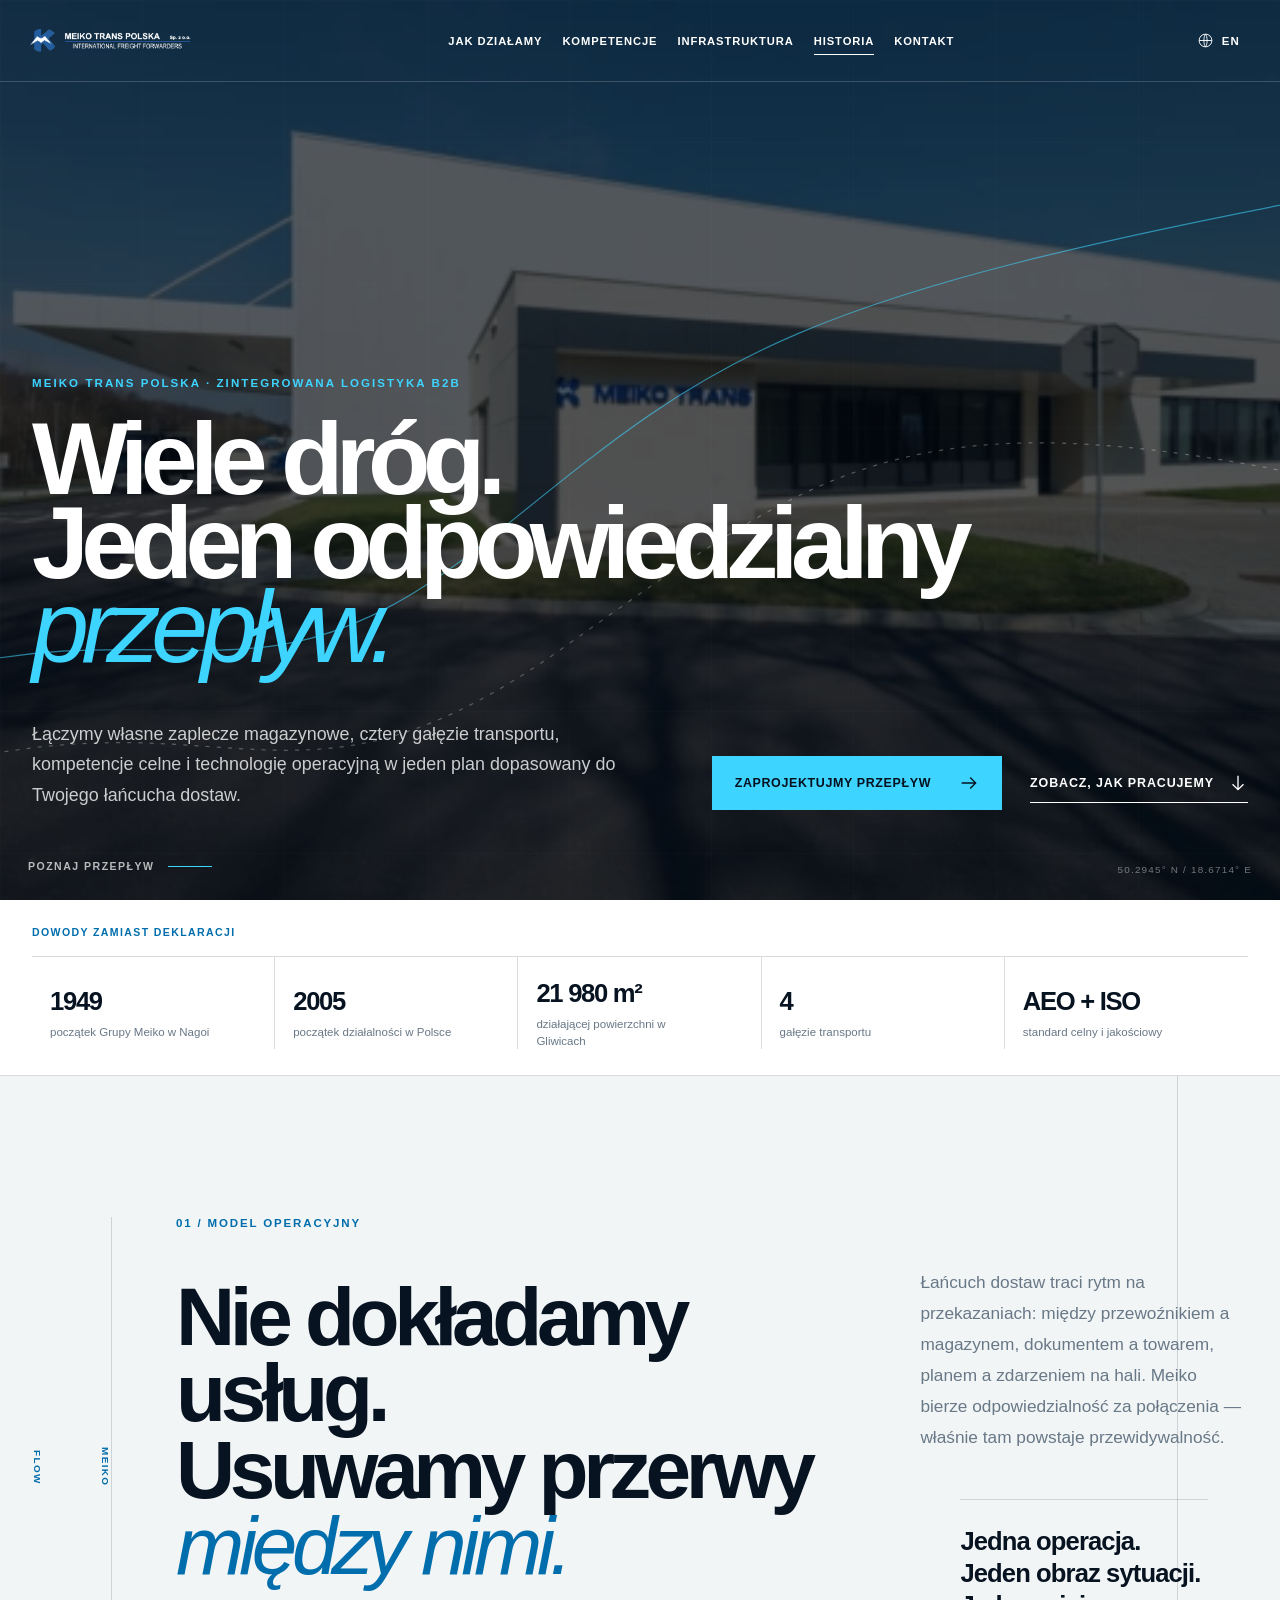
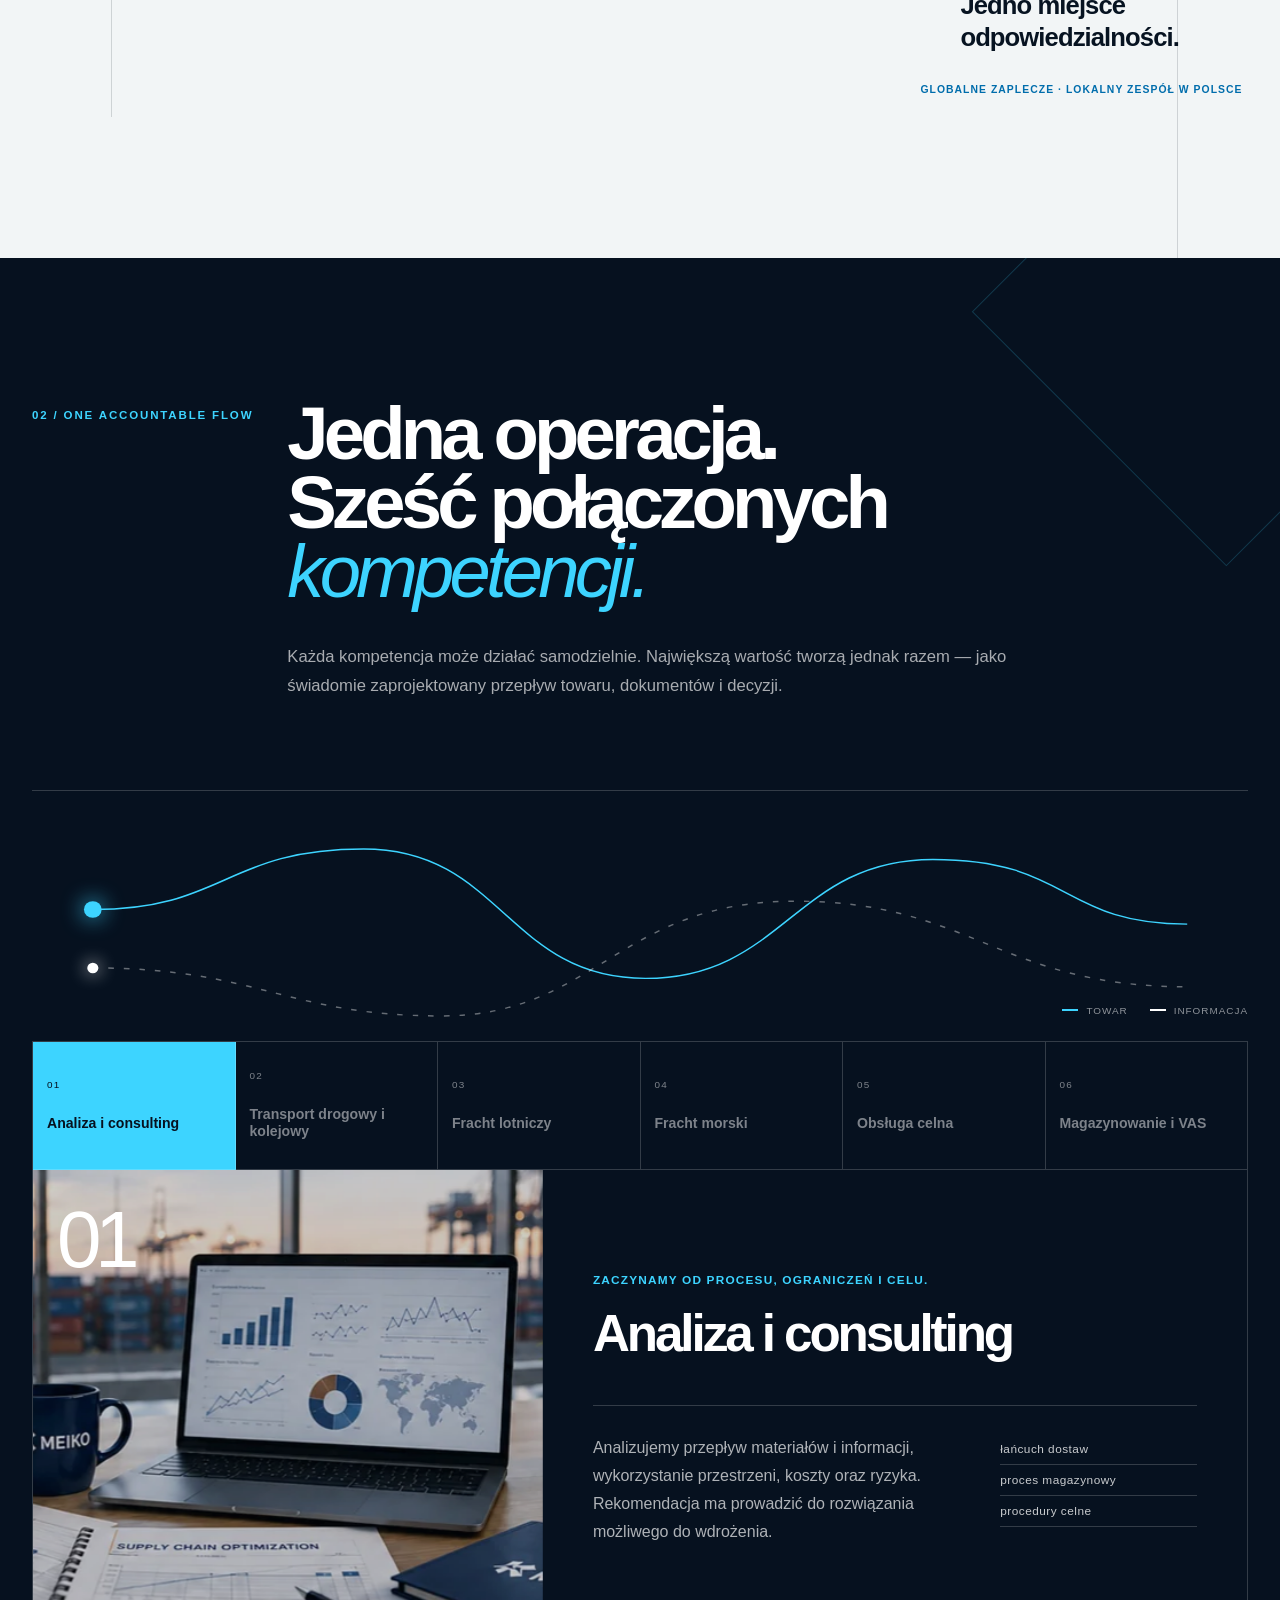
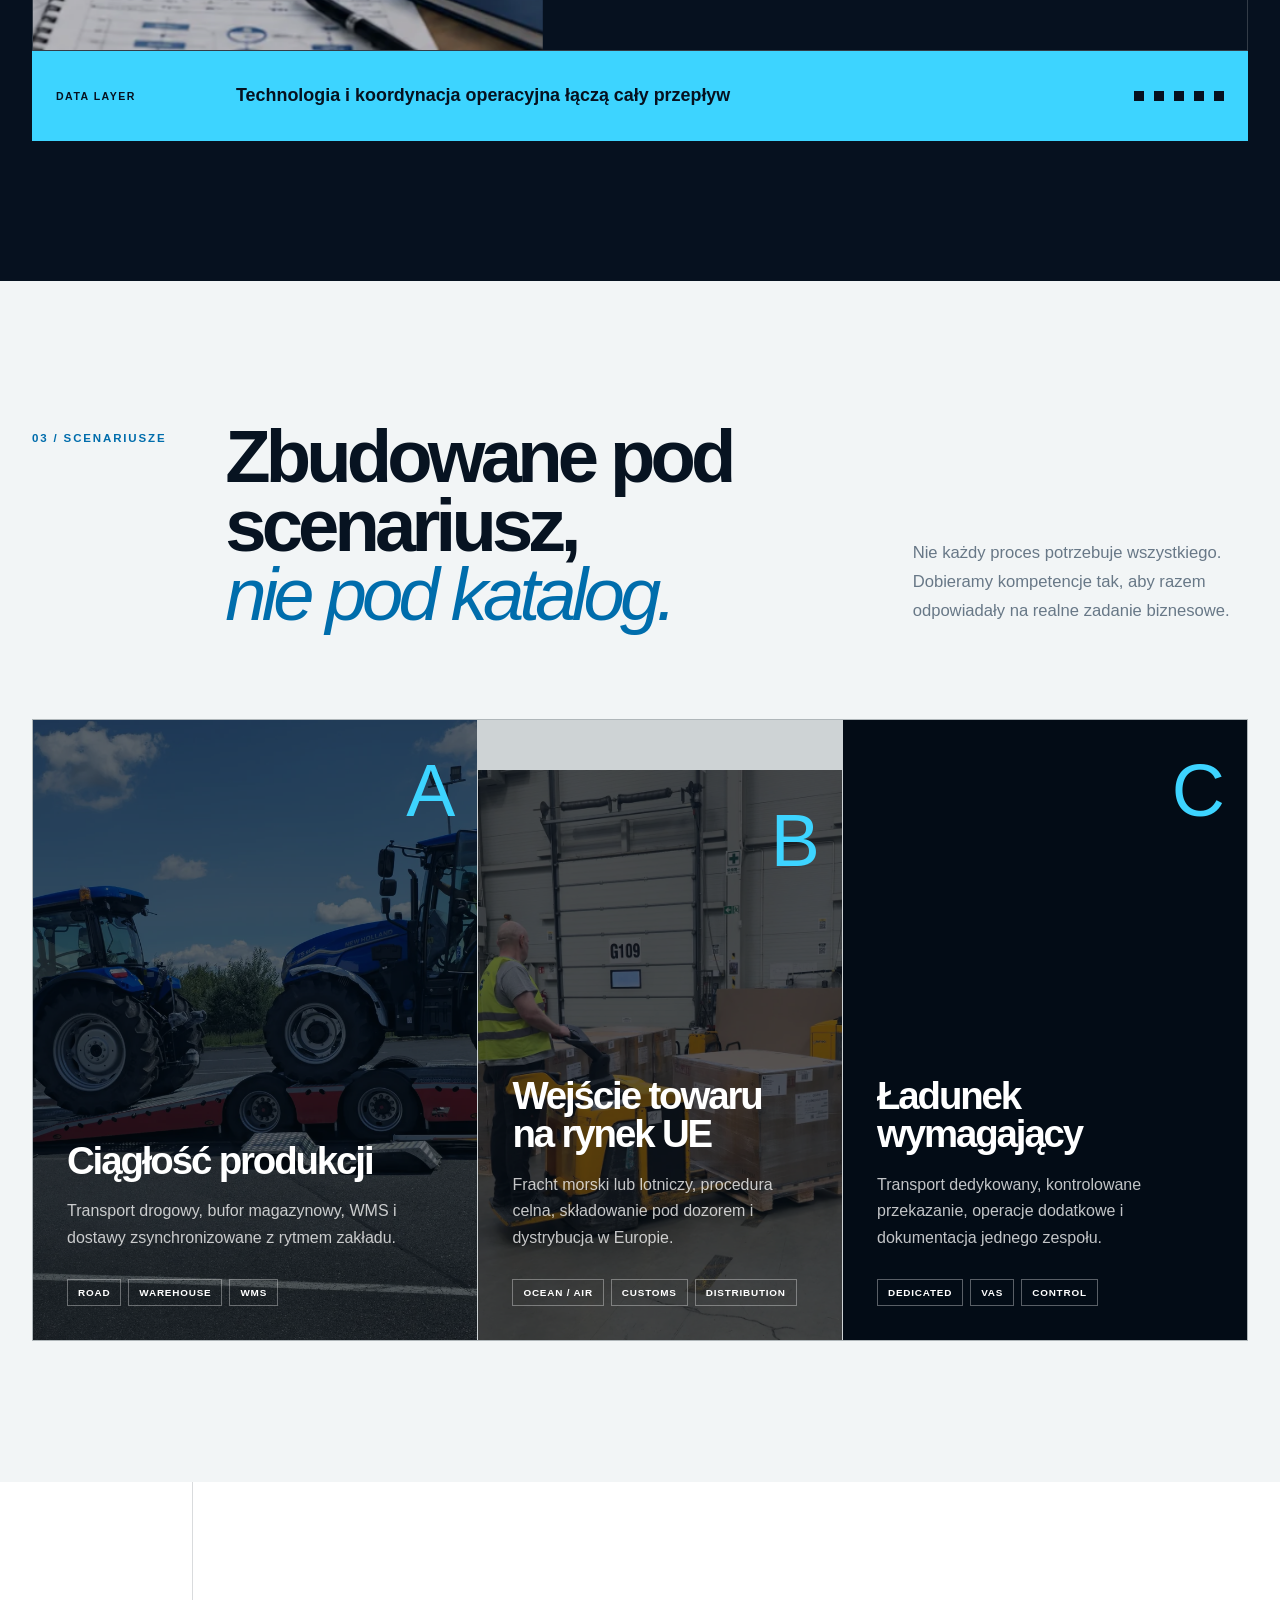
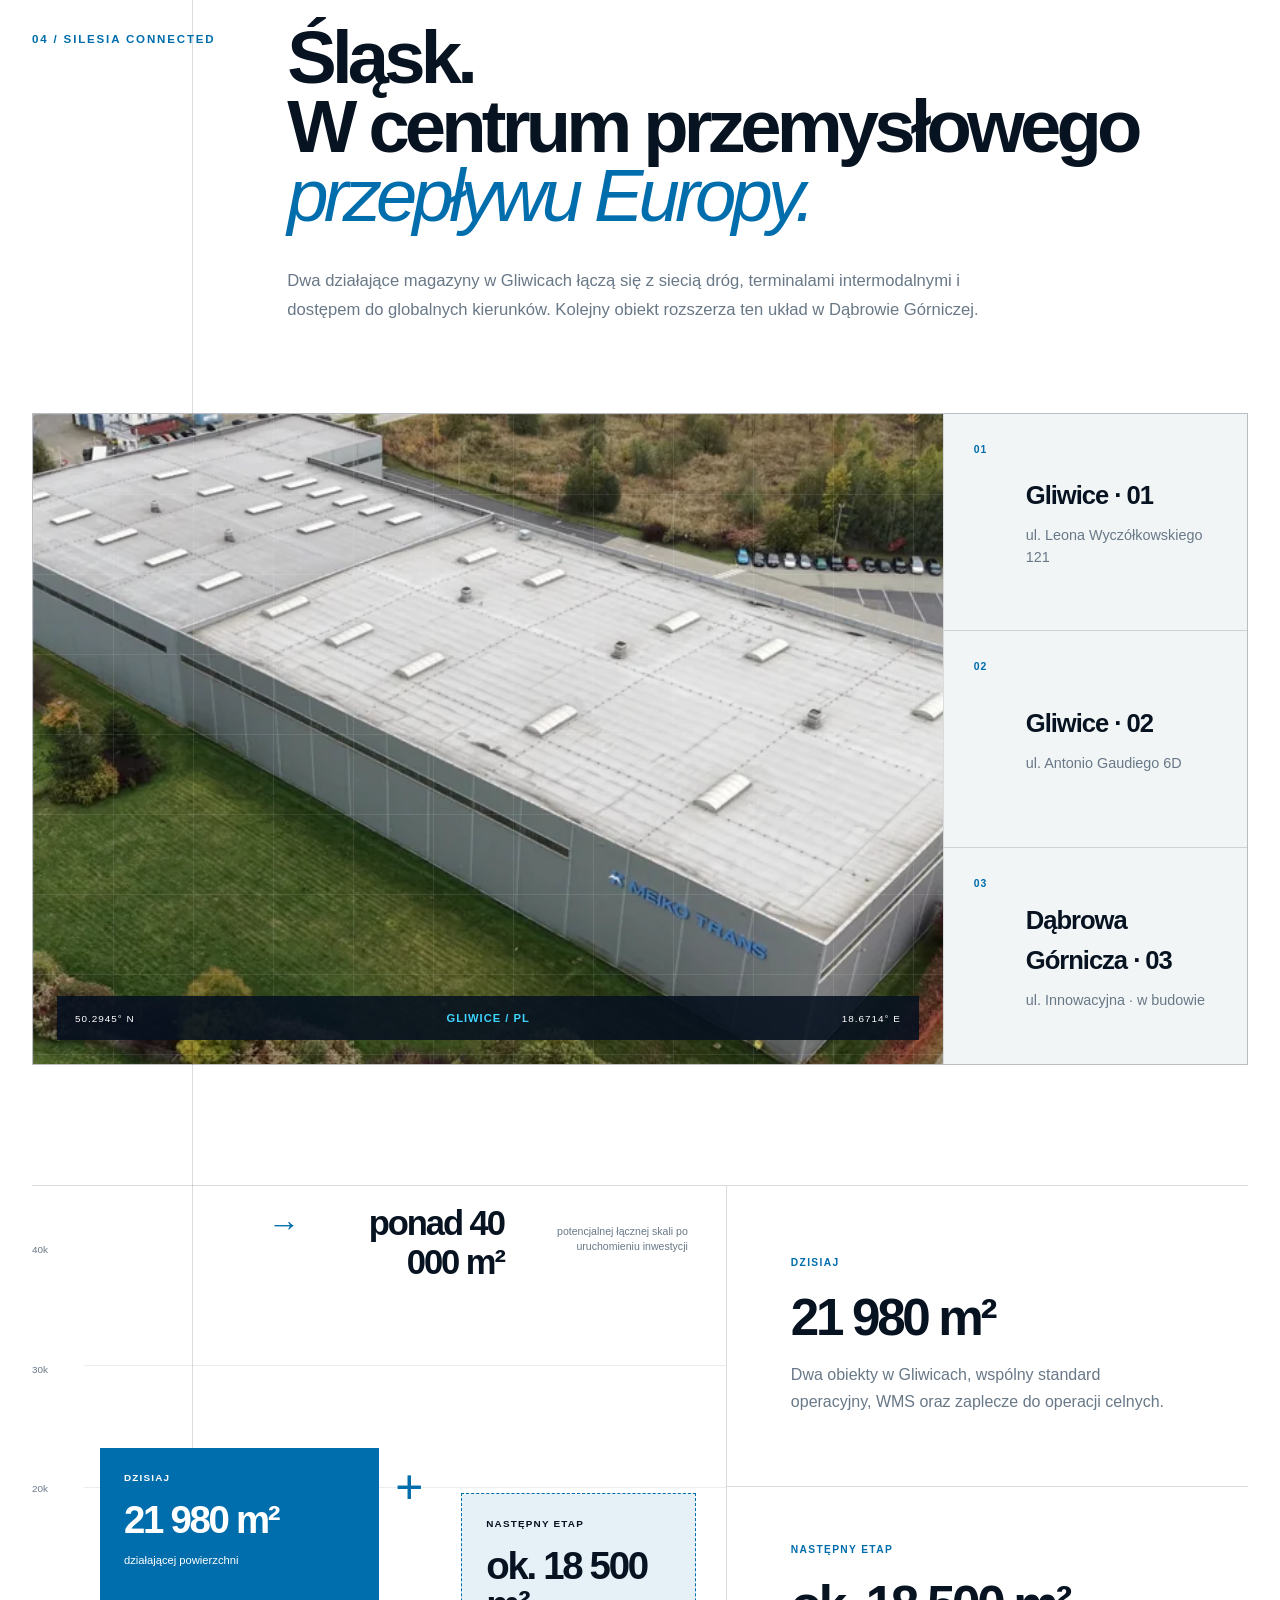
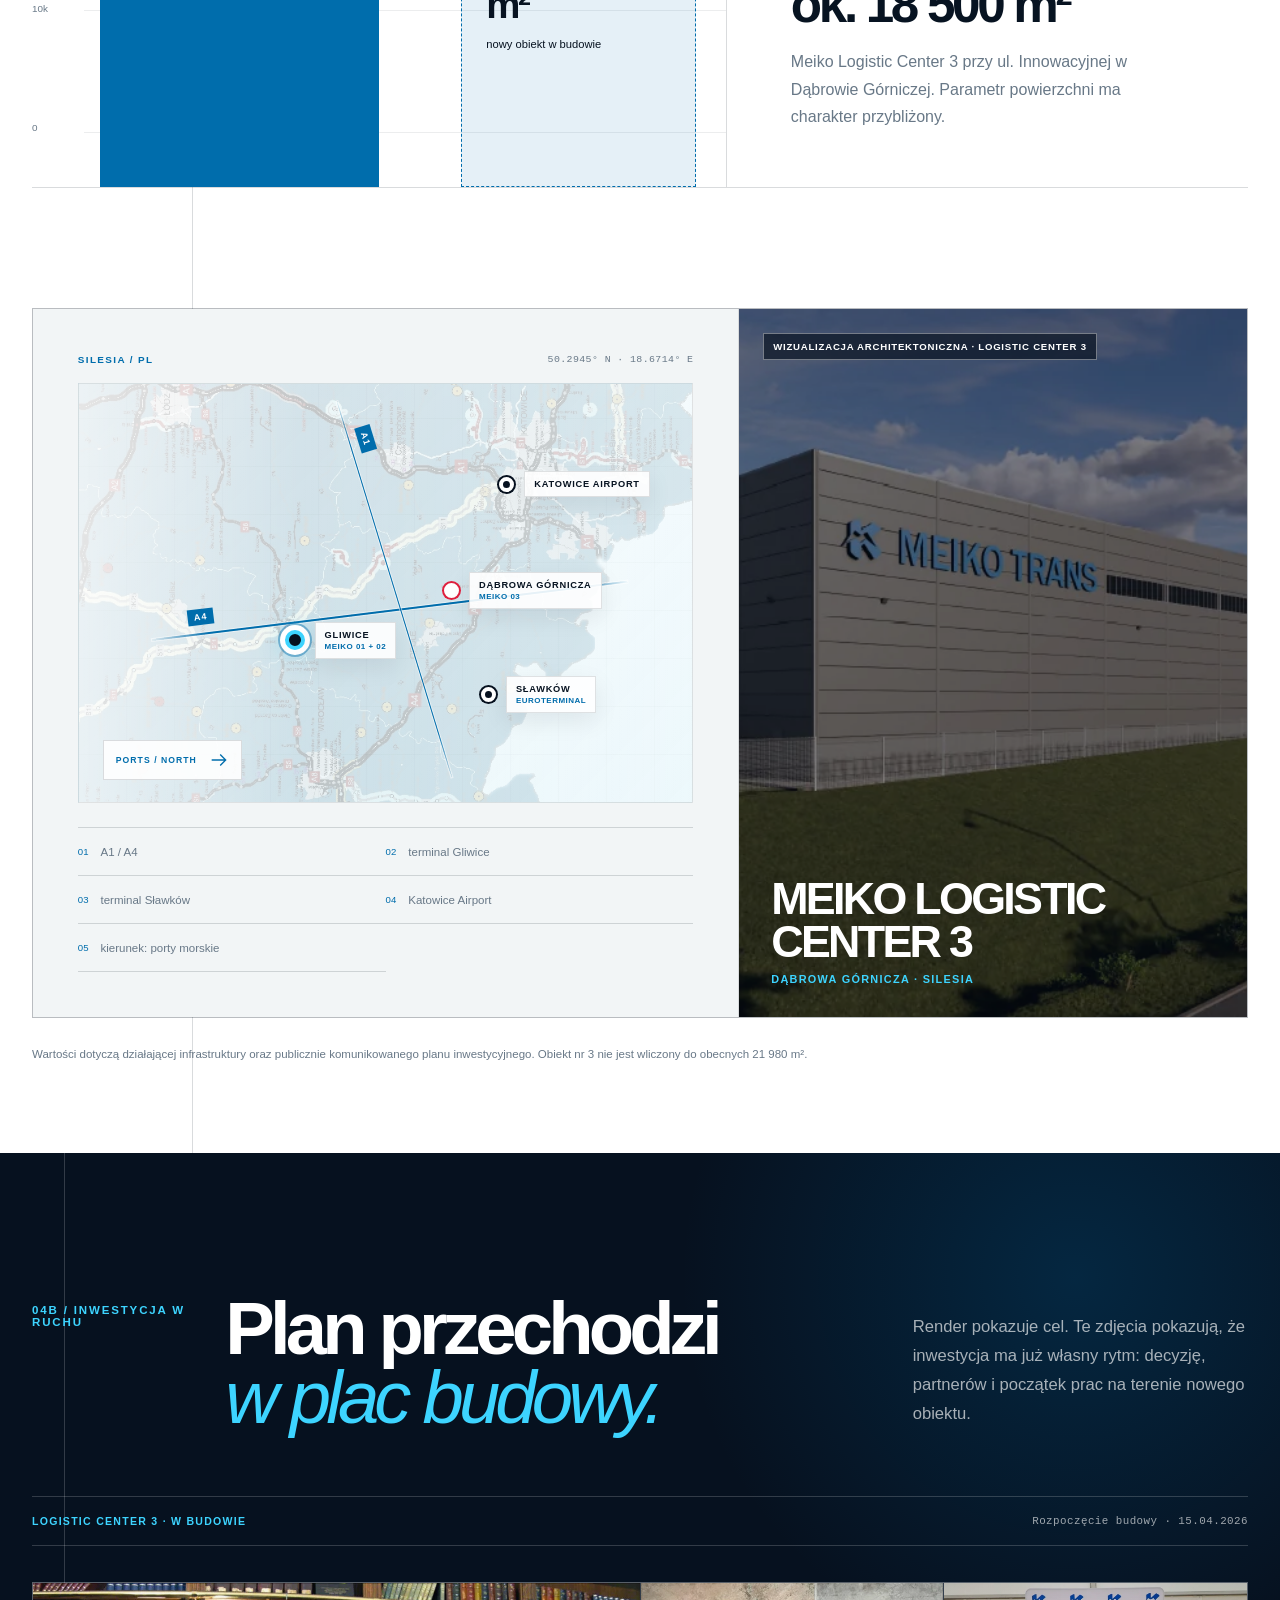
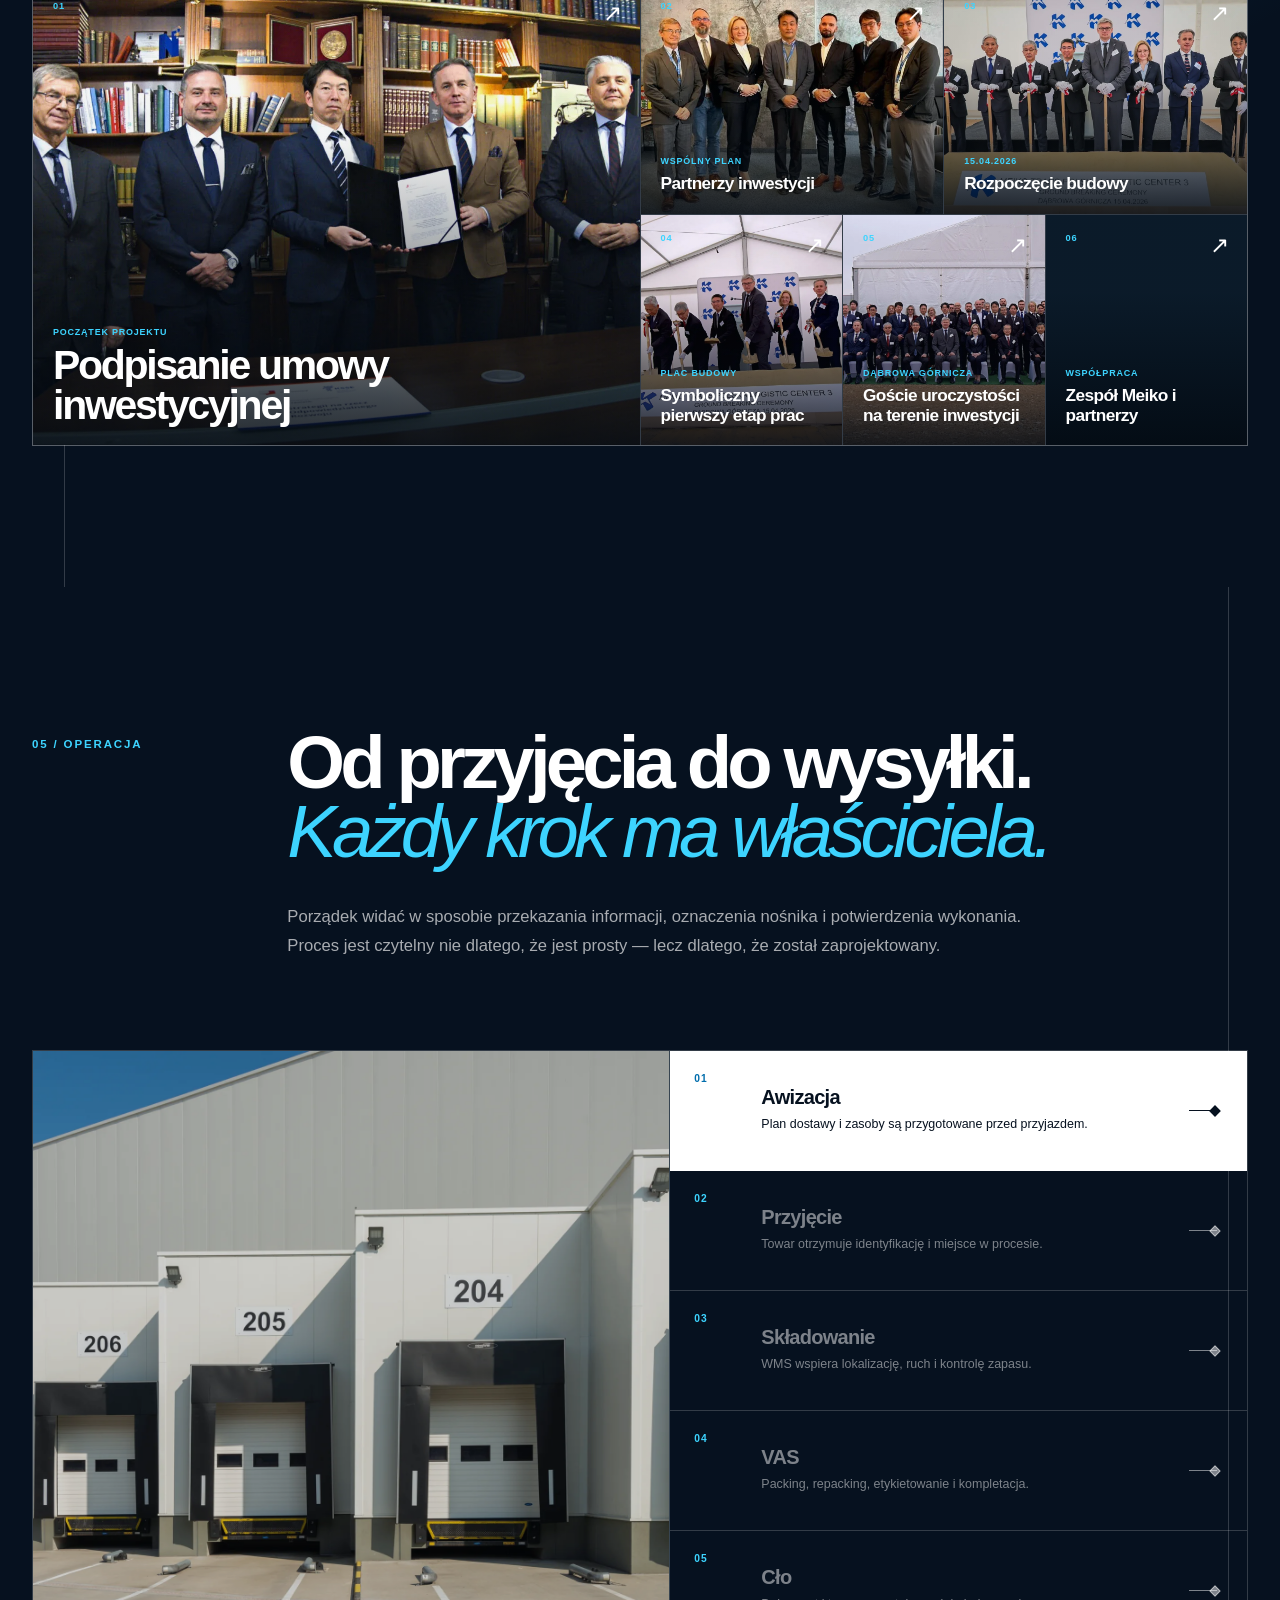
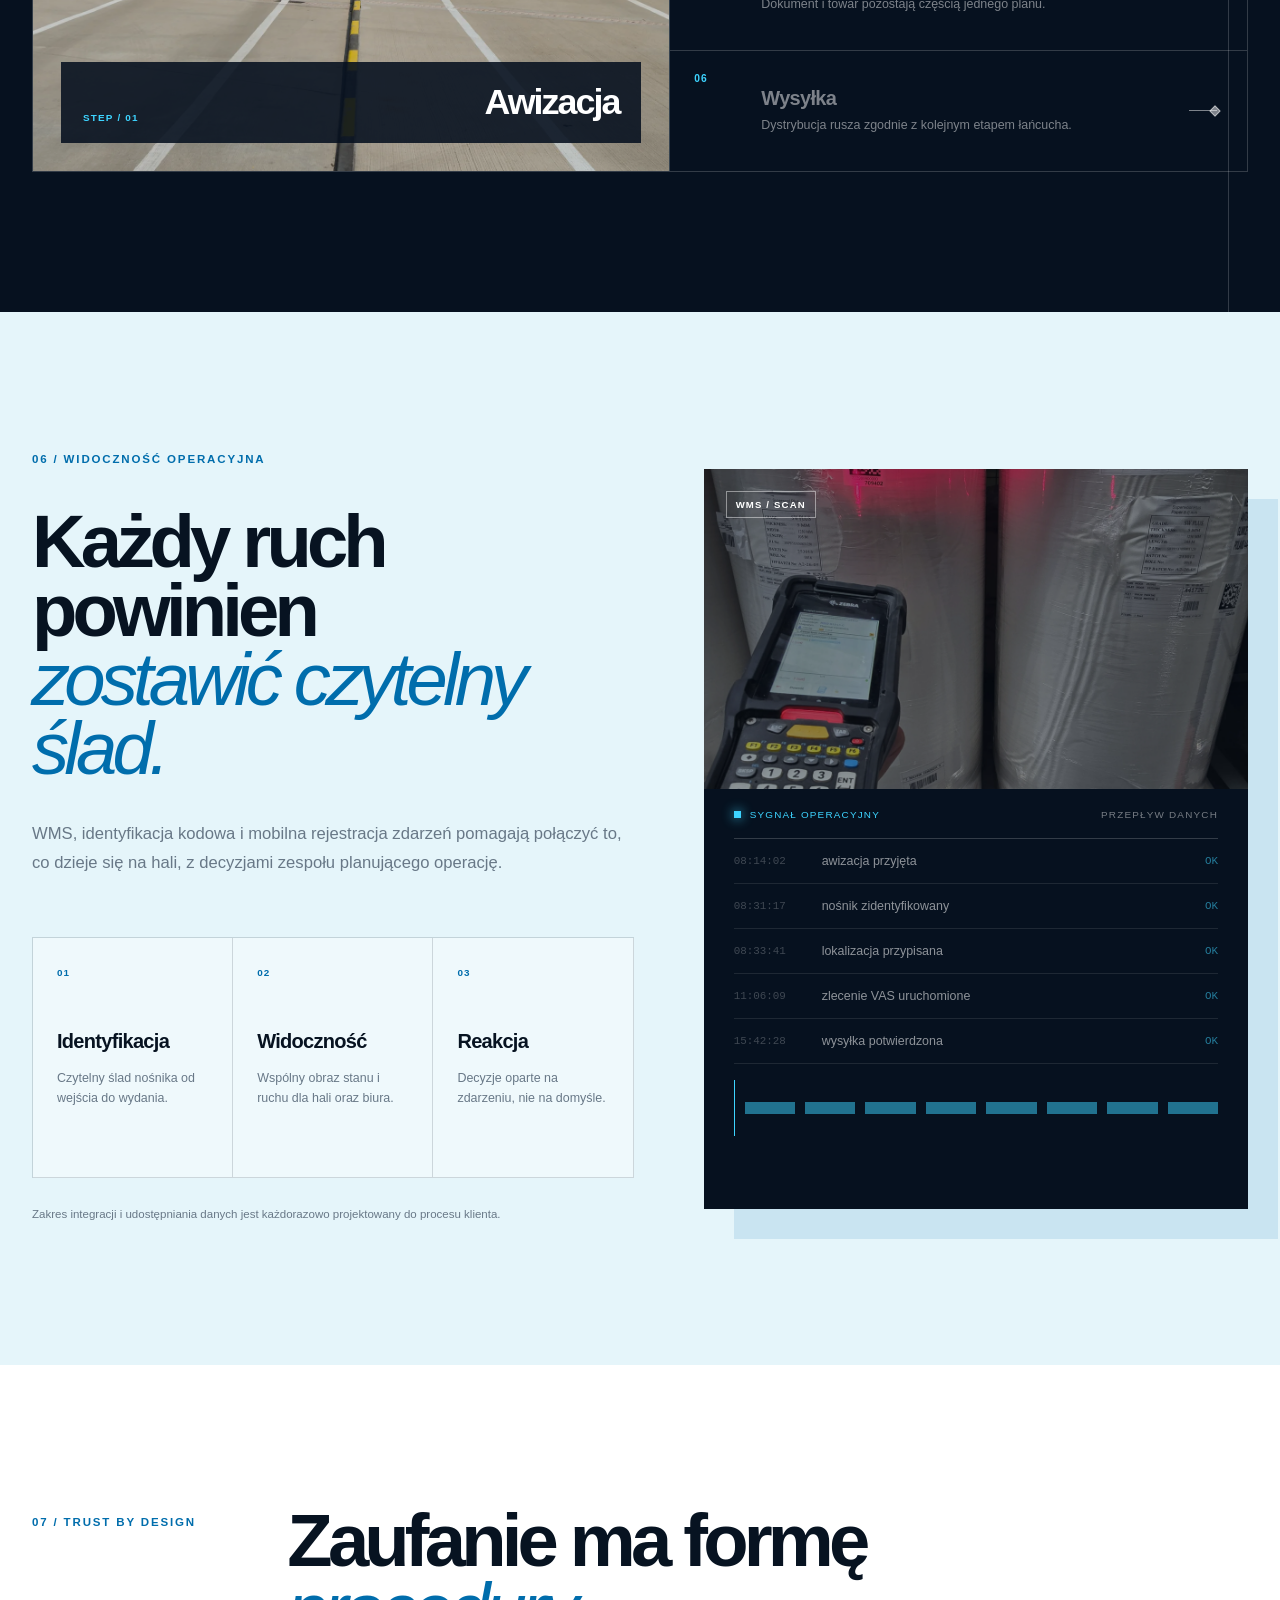
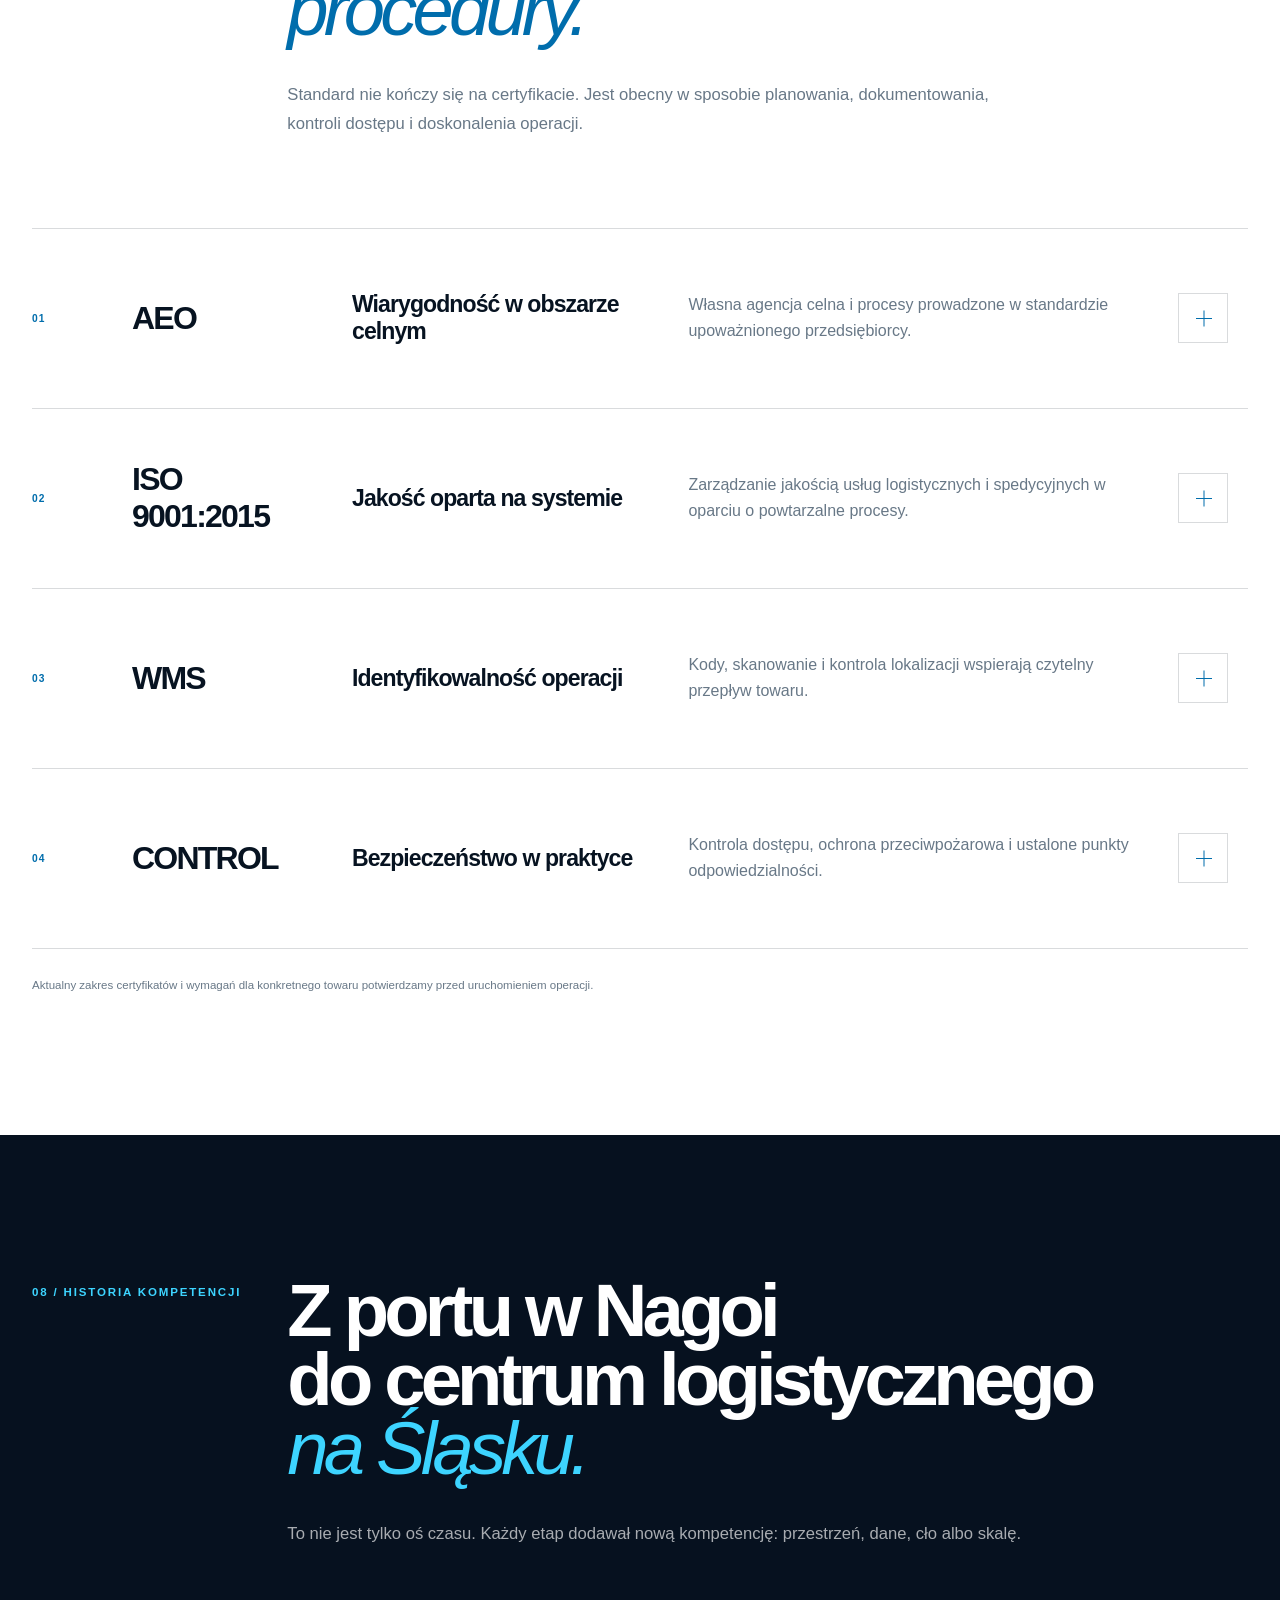
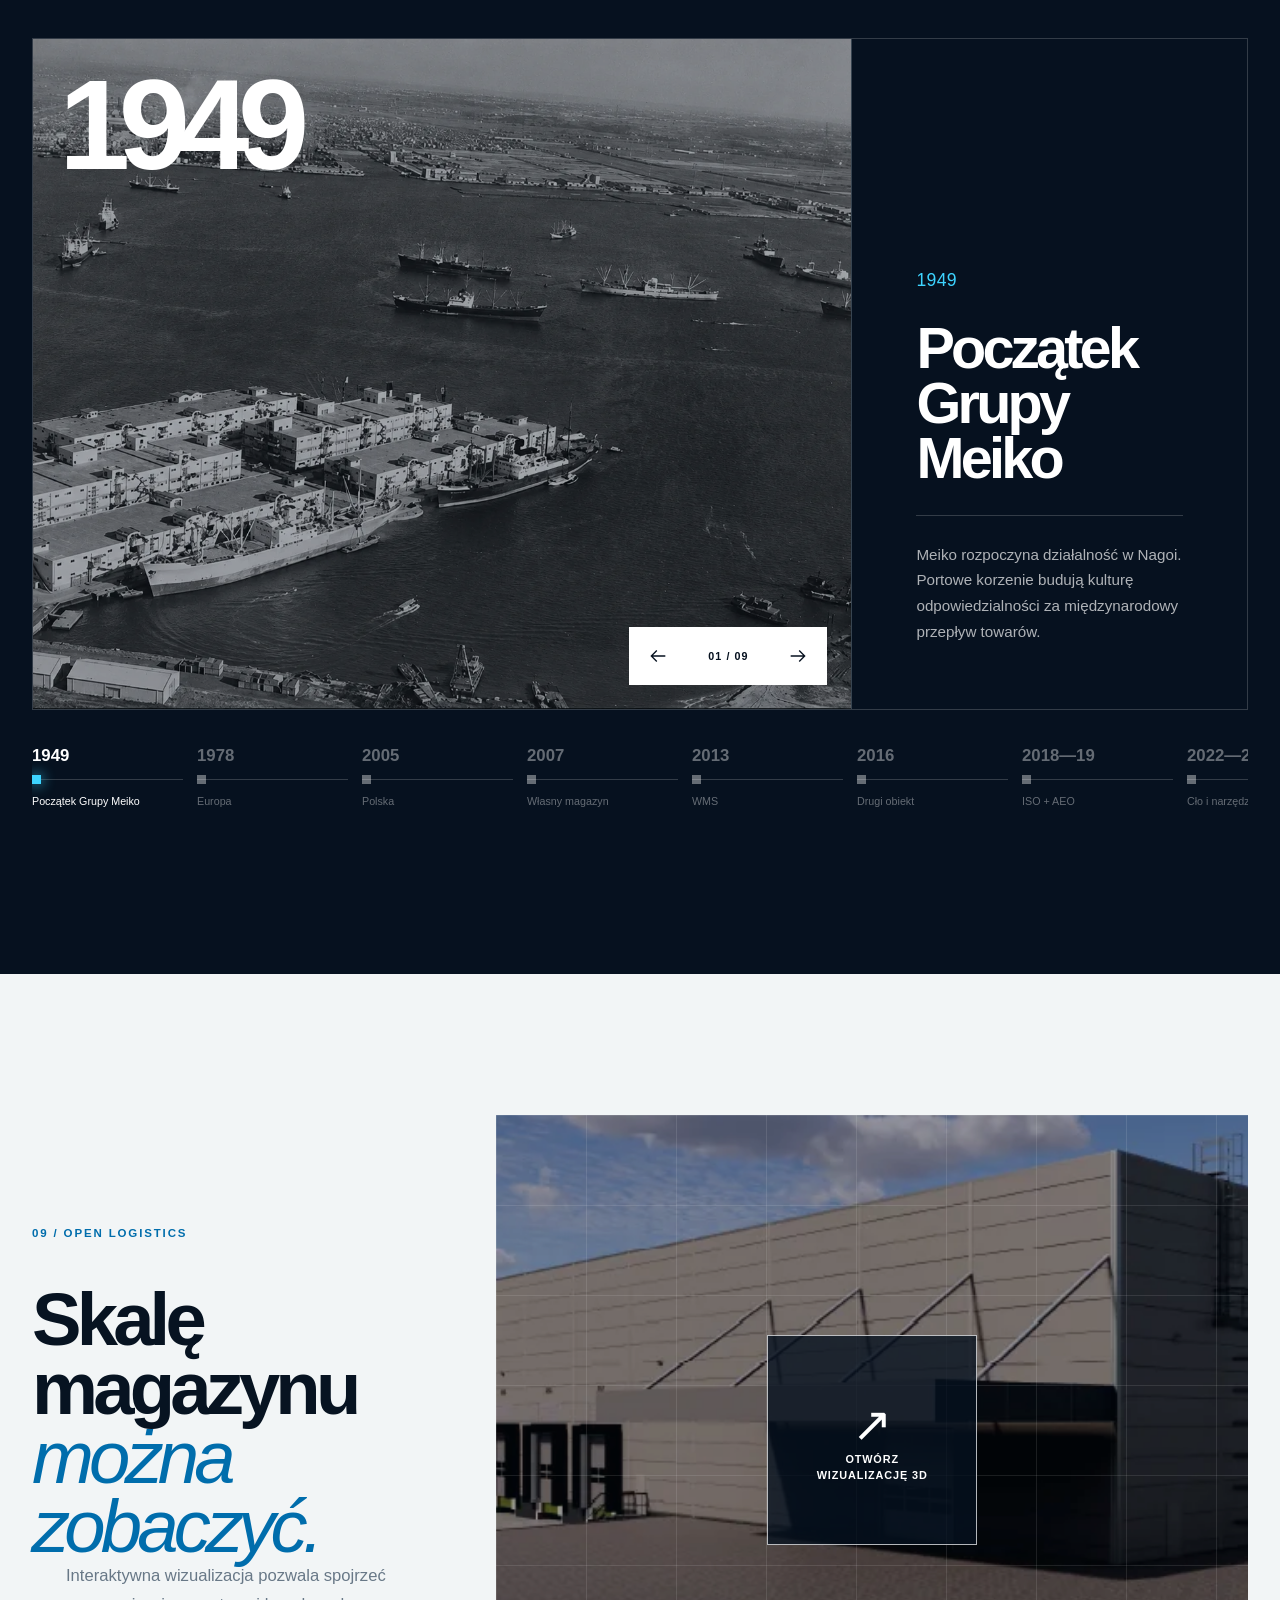
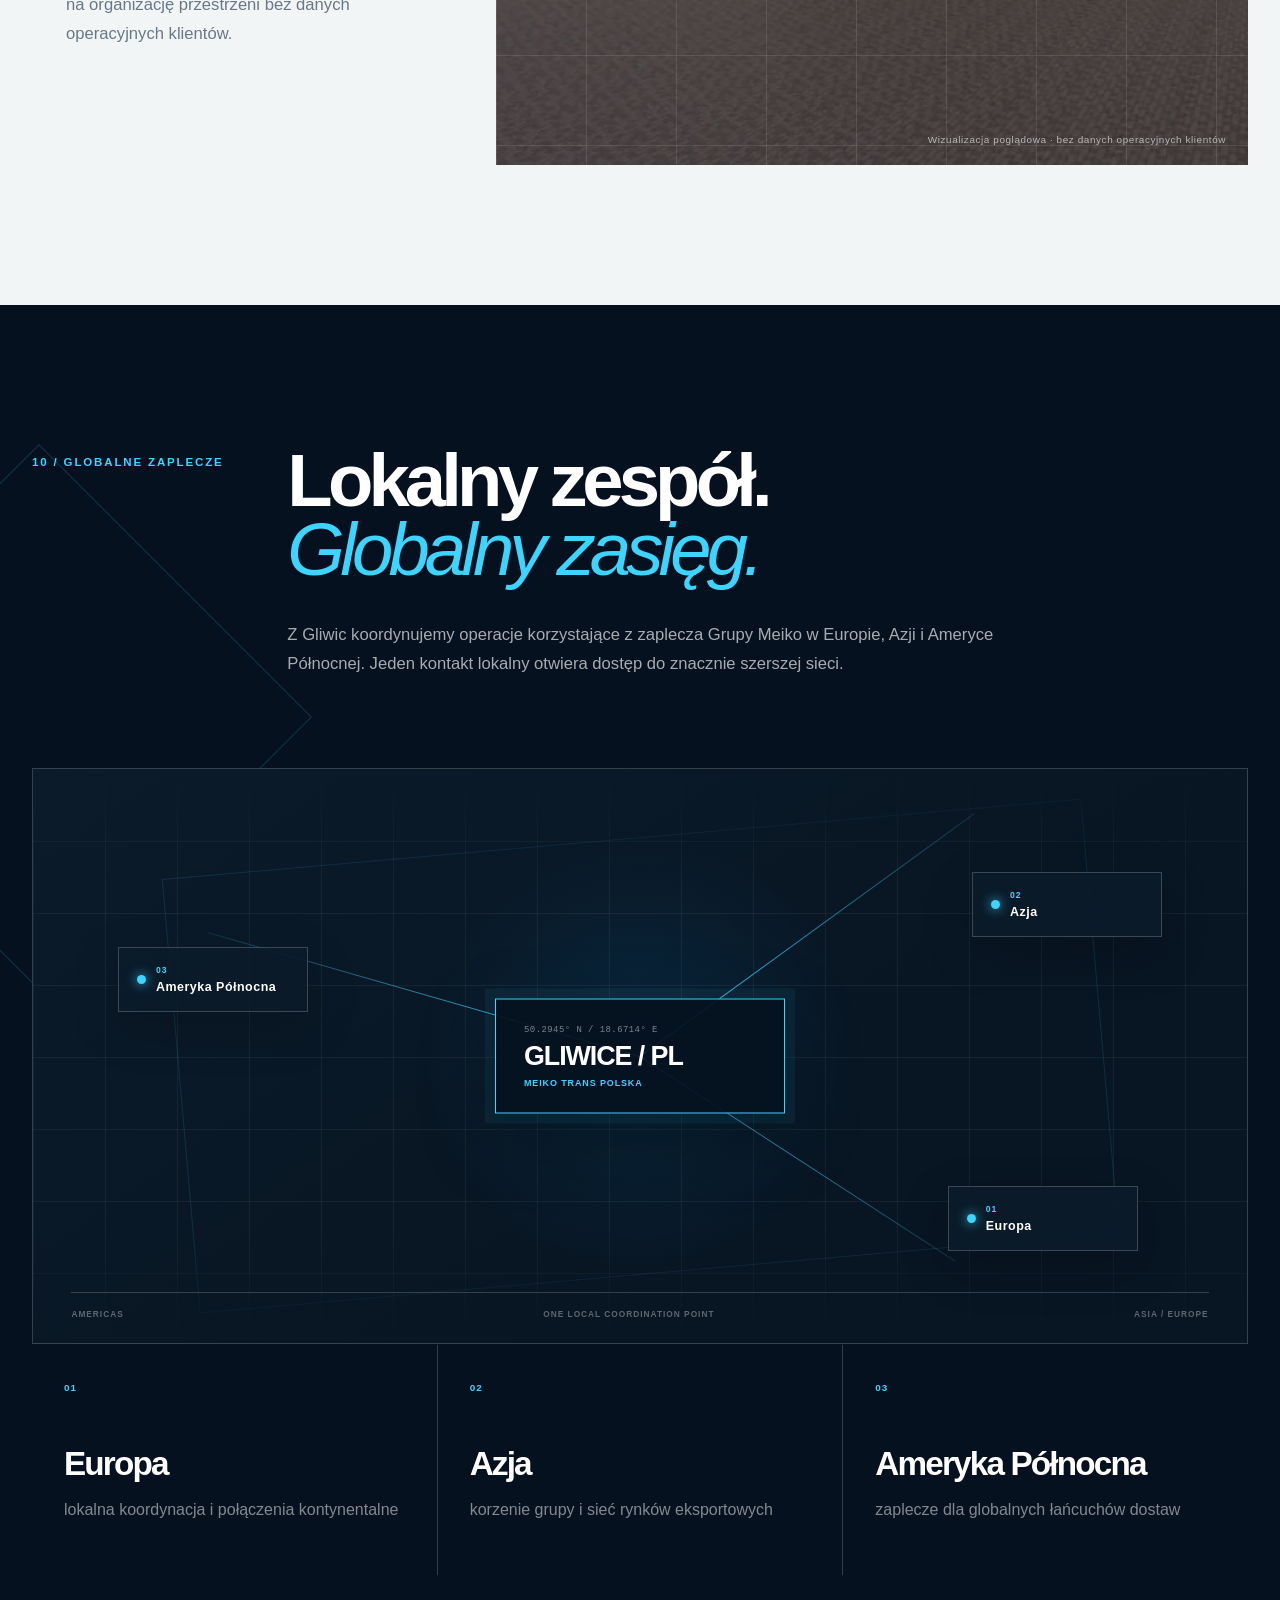
==== commit d1c37955: "Improve alternative website visuals and maps" ====
--- a/alternative/index.html
+++ b/alternative/index.html
@@ -95,8 +95,8 @@
         }
       }
     </script>
-    <script type="module" crossorigin src="./assets/index-K4BzFb0O.js"></script>
-    <link rel="stylesheet" crossorigin href="./assets/index-BOAeQjKO.css">
+    <script type="module" crossorigin src="./assets/index-C4o4ynwN.js"></script>
+    <link rel="stylesheet" crossorigin href="./assets/index-BRgtG-q1.css">
   </head>
   <body>
     <div id="root"></div>
--- a/alternative/assets/index-BRgtG-q1.css
+++ b/alternative/assets/index-BRgtG-q1.css
@@ -0,0 +1 @@
+:root{--lightningcss-light:initial;--lightningcss-dark: ;color-scheme:light;--navy:#06111f;--navy-2:#0b1b2a;--navy-3:#10283c;--blue:#006dac;--cyan:#3dd4ff;--cyan-soft:#bdefff;--red:#df1f3d;--paper:#f2f5f6;--ice:#e5f5fa;--white:#fff;--ink:#071321;--muted:#687887;--line:#06111f26;--line-light:#ffffff2e;--shell:min(1480px, calc(100vw - 96px));--header-h:82px;font-synthesis:none;text-rendering:optimizelegibility;font-family:DM Sans,Arial,sans-serif}*{box-sizing:border-box}html{scroll-behavior:smooth;scroll-padding-top:var(--header-h);background:var(--navy)}body{background:var(--paper);min-width:320px;color:var(--ink);margin:0;overflow-x:hidden}body.menu-open,body.experience-open,body.investment-open{overflow:hidden}::selection{background:var(--cyan);color:var(--navy)}a{color:inherit;text-decoration:none}button,input,textarea{color:inherit;font:inherit}button{border:0}img,video,svg{max-width:100%;display:block}p,h1,h2,h3,blockquote{margin-top:0}button,a,summary{-webkit-tap-highlight-color:transparent}:focus-visible{outline:2px solid var(--cyan);outline-offset:4px}.sr-only{clip:rect(0, 0, 0, 0);white-space:nowrap;border:0;width:1px;height:1px;margin:-1px;padding:0;position:absolute;overflow:hidden}.skip-link{z-index:500;background:var(--cyan);color:var(--navy);padding:12px 18px;transition:transform .2s;position:fixed;top:10px;left:10px;transform:translateY(-150%)}.skip-link:focus{transform:translateY(0)}.page-shell{width:var(--shell);margin-inline:auto}.section{padding:clamp(110px,11vw,190px) 0;position:relative}.is-dark{background:var(--navy);color:var(--white)}.scroll-progress{z-index:501;background:var(--cyan);transform-origin:0;pointer-events:none;width:100%;height:3px;position:fixed;top:0;left:0;transform:scaleX(0)}.reveal{opacity:0;transition:opacity .75s cubic-bezier(.22, 1, .36, 1) var(--reveal-delay,0s), transform .75s cubic-bezier(.22, 1, .36, 1) var(--reveal-delay,0s);transform:translateY(28px)}.reveal.is-visible{opacity:1;transform:translateY(0)}.arrow-icon{fill:none;stroke:currentColor;stroke-linecap:square;stroke-width:1.6px;flex:none;width:20px;height:20px;transition:transform .25s}.arrow-icon.is-down{transform:rotate(90deg)}a:hover .arrow-icon,button:hover .arrow-icon{transform:translate(4px)}a:hover .arrow-icon.is-down,button:hover .arrow-icon.is-down{transform:rotate(90deg)translate(4px)}.button{letter-spacing:.05em;text-transform:uppercase;border:1px solid;justify-content:space-between;align-items:center;gap:28px;min-height:54px;padding:0 22px;font-size:.78rem;font-weight:700;transition:background .25s,color .25s,border-color .25s;display:inline-flex}.button-primary{border-color:var(--cyan);background:var(--cyan);color:var(--navy)}.button-primary:hover{border-color:var(--white);background:var(--white)}.text-link{letter-spacing:.07em;text-transform:uppercase;border-bottom:1px solid;align-items:center;gap:14px;padding:9px 0;font-size:.78rem;font-weight:700;display:inline-flex}.text-link.is-light{color:var(--white)}.section-heading{grid-template-columns:minmax(180px,.42fr) minmax(0,1.58fr);align-items:start;margin-bottom:clamp(58px,7vw,108px);display:grid}.section-heading.is-compact{grid-template-columns:minmax(170px,.34fr) minmax(0,1.15fr) minmax(280px,.65fr)}.section-code{color:var(--blue);letter-spacing:.16em;text-transform:uppercase;margin:10px 0 0;font-size:.72rem;font-weight:700}.section-heading.is-light .section-code{color:var(--cyan)}.section-heading h2{letter-spacing:-.065em;grid-column:2;margin:0;font-family:Manrope,Arial,sans-serif;font-size:clamp(3rem,5.8vw,6.6rem);font-weight:600;line-height:.93}.section-heading h2 span{display:block}.section-heading h2 .accent-line{color:var(--blue);font-style:italic;font-weight:500}.section-heading.is-light h2 .accent-line{color:var(--cyan)}.section-lead{max-width:750px;color:var(--muted);grid-column:2;margin:36px 0 0;font-size:clamp(1rem,1.3vw,1.22rem);line-height:1.75}.section-heading.is-compact .section-lead{grid-area:1/3;align-self:end;margin:0 0 4px 34px}.section-heading.is-light .section-lead{color:#ffffffa6}.data-disclaimer{color:var(--muted);margin:28px 0 0;font-size:.72rem;line-height:1.55}.data-disclaimer.is-light{color:#ffffff75}.site-header{z-index:300;width:100%;height:var(--header-h);color:var(--white);border-bottom:1px solid #ffffff2e;grid-template-columns:240px 1fr auto;align-items:center;padding:0 max(28px,50vw - 820px);transition:background .25s,color .25s,border-color .25s;display:grid;position:fixed;top:0;left:0}.site-header.is-solid{border-color:var(--line);color:var(--ink);-webkit-backdrop-filter:blur(14px);backdrop-filter:blur(14px);background:#f2f5f6f5}.site-header.is-open{-webkit-backdrop-filter:none;backdrop-filter:none}.brand{z-index:2;align-items:center;width:166px;display:inline-flex;position:relative}.brand img{width:100%;height:auto}.desktop-nav{justify-content:center;gap:clamp(22px,2.2vw,42px);display:flex}.desktop-nav a{letter-spacing:.08em;text-transform:uppercase;padding:8px 0;font-size:.7rem;font-weight:700;position:relative}.desktop-nav a:after{content:"";transform-origin:100%;background:currentColor;height:1px;transition:transform .25s;position:absolute;bottom:0;left:0;right:0;transform:scaleX(0)}.desktop-nav a:hover:after,.desktop-nav a.is-active:after{transform-origin:0;transform:scaleX(1)}.header-actions{z-index:2;align-items:center;gap:8px;display:flex;position:relative}.language-switch{height:42px;color:inherit;cursor:pointer;letter-spacing:.1em;background:0 0;align-items:center;gap:8px;padding:0 12px;font-size:.72rem;font-weight:700;display:inline-flex}.globe-icon{fill:none;stroke:currentColor;stroke-width:1.3px;width:17px;height:17px}.header-cta{background:var(--cyan);height:42px;color:var(--navy);letter-spacing:.04em;text-transform:uppercase;align-items:center;gap:18px;padding:0 16px;font-size:.68rem;font-weight:800;transition:background .2s;display:inline-flex}.header-cta:hover{background:var(--white)}.menu-toggle{width:48px;height:48px;color:inherit;cursor:pointer;background:0 0;justify-content:center;align-items:center;display:none}.menu-toggle i{background:currentColor;width:24px;height:1px;transition:transform .25s;position:absolute}.menu-toggle i:first-of-type{transform:translateY(-4px)}.menu-toggle i:last-of-type{transform:translateY(4px)}.site-header.is-open .menu-toggle i:first-of-type{transform:rotate(45deg)}.site-header.is-open .menu-toggle i:last-of-type{transform:rotate(-45deg)}.mobile-menu{z-index:1;visibility:hidden;background:var(--paper);color:var(--ink);opacity:0;transition:opacity .3s,visibility .3s;display:none;position:fixed;inset:0}.site-header.is-open .mobile-menu{visibility:visible;opacity:1}.mobile-menu-inner{width:min(680px,100vw - 48px);height:100%;padding-top:var(--header-h);flex-direction:column;justify-content:center;margin:auto;display:flex}.mobile-menu-inner>p{color:var(--blue);letter-spacing:.16em;margin-bottom:34px;font-size:.7rem;font-weight:700}.mobile-menu nav{border-top:1px solid var(--line)}.mobile-menu nav a{border-bottom:1px solid var(--line);letter-spacing:-.045em;align-items:center;gap:28px;padding:14px 0;font-family:Manrope,Arial,sans-serif;font-size:clamp(1.65rem,5vw,3.4rem);font-weight:600;display:flex}.mobile-menu nav a span{color:var(--blue);letter-spacing:.12em;font-family:DM Sans,Arial,sans-serif;font-size:.65rem}.mobile-menu .button{width:fit-content;margin-top:34px}.hero{background:var(--navy);min-height:100svh;color:var(--white);align-items:flex-end;display:flex;position:relative;overflow:hidden}.hero-video,.hero-shade,.hero-grid,.hero-routes{width:100%;height:100%;position:absolute;inset:0}.hero-video{object-fit:cover;opacity:.76}.hero-shade{z-index:1;background:#030a1294}.hero-grid{z-index:2;opacity:.24;background-image:url("data:image/svg+xml,%3Csvg xmlns='http://www.w3.org/2000/svg' width='160' height='160'%3E%3Cpath d='M160 0H0V160' fill='none' stroke='white' stroke-opacity='.12' stroke-width='1'/%3E%3C/svg%3E");background-size:11.111vw 11.111vw}.hero-routes{z-index:3;pointer-events:none}.route-line{fill:none;stroke-width:1.2px}.route-line-a{stroke:#3dd4ff94}.route-line-b{stroke:#ffffff47;stroke-dasharray:5 9}.route-cargo{fill:var(--cyan);filter:drop-shadow(0 0 12px var(--cyan))}.route-data{fill:var(--white);filter:drop-shadow(0 0 8px #fff)}.hero-inner{z-index:4;padding-top:calc(var(--header-h) + 90px);padding-bottom:clamp(90px,10vh,130px);position:relative}.hero-eyebrow{color:var(--cyan);letter-spacing:.18em;margin:0 0 28px;font-size:.72rem;font-weight:700}.hero h1{letter-spacing:-.075em;max-width:1280px;margin:0;font-family:Manrope,Arial,sans-serif;font-size:clamp(4rem,8vw,9.4rem);font-weight:600;line-height:.82}.hero h1 span{display:block}.hero h1 .hero-accent{color:var(--cyan);font-style:italic;font-weight:500}.hero-bottom{grid-template-columns:minmax(0,630px) auto;justify-content:space-between;align-items:end;gap:60px;margin-top:50px;display:grid}.hero-bottom>p{color:#ffffffc7;margin:0;font-size:clamp(1.02rem,1.4vw,1.3rem);line-height:1.7}.hero-actions{align-items:center;gap:28px;display:flex}.hero-scroll{z-index:5;color:#ffffffb3;letter-spacing:.14em;text-transform:uppercase;align-items:center;gap:14px;font-size:.66rem;font-weight:700;display:flex;position:absolute;bottom:28px;left:max(28px,50vw - 820px)}.hero-scroll i{background:#ffffff47;width:44px;height:1px;position:relative;overflow:hidden}.hero-scroll i:after{background:var(--cyan);content:"";animation:2s ease-in-out infinite scroll-line;position:absolute;inset:0}@keyframes scroll-line{0%{transform:translate(-100%)}55%,to{transform:translate(100%)}}.hero-coordinate{z-index:5;color:#ffffff6e;letter-spacing:.12em;margin:0;font-size:.62rem;position:absolute;bottom:25px;right:max(28px,50vw - 820px)}.fact-strip{border-bottom:1px solid var(--line);background:var(--white)}.fact-strip-inner{grid-template-columns:minmax(150px,.7fr) minmax(0,4.3fr);align-items:stretch;min-height:155px;display:grid}.fact-strip-inner>p{border-right:1px solid var(--line);color:var(--blue);letter-spacing:.13em;text-transform:uppercase;align-items:center;margin:0;padding-right:30px;font-size:.66rem;font-weight:700;display:flex}.fact-list{grid-template-columns:repeat(5,1fr);display:grid}.fact-item{border-right:1px solid var(--line);flex-direction:column;justify-content:center;min-width:0;padding:24px clamp(18px,2vw,38px);display:flex}.fact-item:last-child{border-right:0}.fact-item strong{letter-spacing:-.05em;white-space:nowrap;font-family:Manrope,Arial,sans-serif;font-size:clamp(1.4rem,2vw,2.4rem);font-weight:650}.fact-item span{max-width:180px;color:var(--muted);margin-top:8px;font-size:.72rem;line-height:1.45}.manifesto{background:var(--paper);overflow:hidden}.manifesto:before{background:var(--line);content:"";width:1px;height:100%;position:absolute;top:0;right:8vw}.manifesto-grid{grid-template-columns:120px minmax(0,1.45fr) minmax(320px,.55fr);gap:clamp(36px,5vw,84px);display:grid}.manifesto .section-heading{margin:0;display:block}.manifesto .section-heading .section-code{margin:0 0 50px}.manifesto .section-heading h2{font-size:clamp(3.6rem,6.4vw,7.4rem)}.manifesto-marker{border-right:1px solid var(--line);height:100%;min-height:500px;color:var(--blue);letter-spacing:.14em;writing-mode:vertical-rl;flex-direction:column;align-items:center;gap:18px;font-size:.62rem;font-weight:700;display:flex}.manifesto-marker i{background:var(--line);flex:1;width:1px}.manifesto-copy{align-self:end;padding-bottom:20px}.manifesto-copy>p{color:var(--muted);margin-bottom:46px;font-size:clamp(1.05rem,1.35vw,1.28rem);line-height:1.8}.manifesto-copy blockquote{border-top:1px solid var(--line);letter-spacing:-.035em;margin-bottom:25px;padding:26px 0 0;font-family:Manrope,Arial,sans-serif;font-size:clamp(1.45rem,2vw,2.2rem);font-weight:600;line-height:1.25}.manifesto-copy small{color:var(--blue);letter-spacing:.1em;text-transform:uppercase;font-size:.65rem;font-weight:700}.capabilities{overflow:hidden}.capabilities:after{content:"";border:1px solid #3dd4ff33;width:28vw;height:28vw;position:absolute;top:0;right:0;transform:translate(35%,-35%)rotate(45deg)}.flow-system{position:relative}.flow-visual{border-top:1px solid var(--line-light);padding:10px 0 0;position:relative}.flow-visual svg{width:100%;height:240px;overflow:visible}.flow-base,.flow-data-path{fill:none;stroke-width:1.4px}.flow-base{stroke:var(--cyan)}.flow-data-path{stroke:#ffffff61;stroke-dasharray:5 9}.flow-cargo-dot{fill:var(--cyan);filter:drop-shadow(0 0 10px var(--cyan))}.flow-data-dot{fill:#fff;filter:drop-shadow(0 0 8px #fff)}.flow-legend{color:#ffffff8c;letter-spacing:.1em;text-transform:uppercase;gap:22px;font-size:.62rem;display:flex;position:absolute;bottom:25px;right:0}.flow-legend span{align-items:center;gap:8px;display:inline-flex}.flow-legend i{width:16px;height:2px}.cargo-key{background:var(--cyan)}.data-key{background:#fff}.flow-tabs{border-top:1px solid var(--line-light);border-left:1px solid var(--line-light);grid-template-columns:repeat(6,1fr);display:grid}.flow-tabs button{border-right:1px solid var(--line-light);border-bottom:1px solid var(--line-light);color:#ffffff7a;cursor:pointer;text-align:left;background:0 0;min-height:128px;padding:18px;transition:background .25s,color .25s}.flow-tabs button:hover,.flow-tabs button.is-active{background:var(--cyan);color:var(--navy)}.flow-tabs button span{letter-spacing:.12em;margin-bottom:25px;font-size:.62rem;display:block}.flow-tabs button strong{font-family:Manrope,Arial,sans-serif;font-size:clamp(.88rem,1vw,1.08rem);font-weight:600;line-height:1.2;display:block}.flow-detail{border-right:1px solid var(--line-light);border-bottom:1px solid var(--line-light);border-left:1px solid var(--line-light);grid-template-columns:minmax(330px,.84fr) minmax(0,1.16fr);min-height:480px;display:grid}.flow-detail-image{min-height:480px;position:relative;overflow:hidden}.flow-detail-image:after{content:"";background:#06111f33;position:absolute;inset:0}.flow-detail-image img{object-fit:cover;width:100%;height:100%;animation:.55s both detail-enter}@keyframes detail-enter{0%{opacity:.2;transform:scale(1.035)}to{opacity:1;transform:scale(1)}}.flow-detail-image>span{z-index:2;color:var(--white);letter-spacing:-.08em;font-family:Manrope,Arial,sans-serif;font-size:5rem;font-weight:500;position:absolute;top:24px;left:24px}.flow-detail-copy{flex-direction:column;justify-content:center;padding:clamp(40px,5vw,86px);display:flex}.flow-detail-copy>p{color:var(--cyan);letter-spacing:.1em;text-transform:uppercase;margin-bottom:22px;font-size:.74rem;font-weight:700}.flow-detail-copy h3{letter-spacing:-.06em;margin-bottom:46px;font-family:Manrope,Arial,sans-serif;font-size:clamp(2.6rem,4vw,5.4rem);font-weight:600;line-height:.98}.flow-detail-body{border-top:1px solid var(--line-light);grid-template-columns:minmax(0,1.3fr) minmax(180px,.7fr);gap:42px;padding-top:28px;display:grid}.flow-detail-body>p{color:#ffffffad;margin:0;line-height:1.75}.flow-detail-body ul{margin:0;padding:0;list-style:none}.flow-detail-body li{border-bottom:1px solid var(--line-light);color:#ffffffc7;letter-spacing:.04em;padding:8px 0;font-size:.74rem}.flow-layer{background:var(--cyan);min-height:90px;color:var(--navy);grid-template-columns:180px minmax(0,1fr) 220px;align-items:center;padding:0 24px;display:grid}.flow-layer>span{letter-spacing:.14em;font-size:.66rem;font-weight:800}.flow-layer>p{margin:0;font-family:Manrope,Arial,sans-serif;font-size:clamp(1rem,1.4vw,1.3rem);font-weight:600}.flow-layer>div{justify-content:flex-end;gap:10px;display:flex}.flow-layer i{background:var(--navy);width:10px;height:10px;animation:1.8s ease-in-out infinite data-wave}.flow-layer i:nth-child(2){animation-delay:.16s}.flow-layer i:nth-child(3){animation-delay:.32s}.flow-layer i:nth-child(4){animation-delay:.48s}.flow-layer i:nth-child(5){animation-delay:.64s}@keyframes data-wave{0%,to{opacity:.22;transform:scaleY(.55)}50%{opacity:1;transform:scaleY(1.8)}}.scenarios{background:var(--paper)}.scenario-grid{background:var(--line);border:1px solid var(--line);grid-template-columns:1.1fr .9fr 1fr;gap:1px;display:grid}.scenario-card{background:var(--navy);min-height:620px;color:var(--white);position:relative;overflow:hidden}.scenario-card:nth-child(2){min-height:570px;margin-top:50px}.scenario-card img,.scenario-shade{width:100%;height:100%;position:absolute;inset:0}.scenario-card img{object-fit:cover;transition:transform .75s cubic-bezier(.22,1,.36,1)}.scenario-card:hover img{transform:scale(1.04)}.scenario-shade{background:#020a12a1}.scenario-number{z-index:1;color:var(--cyan);letter-spacing:-.08em;font-family:Manrope,Arial,sans-serif;font-size:4.6rem;font-weight:500;position:absolute;top:28px;right:28px}.scenario-copy{z-index:1;padding:34px;position:absolute;bottom:0;left:0;right:0}.scenario-copy h3{letter-spacing:-.055em;max-width:360px;margin-bottom:18px;font-family:Manrope,Arial,sans-serif;font-size:clamp(2rem,3vw,3.8rem);font-weight:600;line-height:1}.scenario-copy p{color:#ffffffc2;max-width:440px;margin-bottom:28px;line-height:1.65}.scenario-copy ul{flex-wrap:wrap;gap:7px;margin:0;padding:0;list-style:none;display:flex}.scenario-copy li{letter-spacing:.08em;text-transform:uppercase;border:1px solid #ffffff57;padding:7px 10px;font-size:.62rem;font-weight:700}.infrastructure{background:var(--white);padding-bottom:clamp(70px,7vw,110px);overflow:hidden}.infrastructure:before{background:var(--line);content:"";width:1px;height:100%;position:absolute;top:0;left:15%}.infrastructure-hero{background:var(--line);border:1px solid var(--line);grid-template-columns:minmax(0,1.5fr) minmax(260px,.5fr);gap:1px;display:grid}.infrastructure-aerial{background:var(--navy);min-height:650px;position:relative;overflow:hidden}.infrastructure-aerial>img{object-fit:cover;width:100%;height:100%}.aerial-grid{background-image:url("data:image/svg+xml,%3Csvg xmlns='http://www.w3.org/2000/svg' width='80' height='80'%3E%3Cpath d='M80 0H0V80' fill='none' stroke='white' stroke-opacity='.18' stroke-width='1'/%3E%3C/svg%3E");position:absolute;inset:0}.aerial-label{color:var(--white);letter-spacing:.1em;background:#06111fe0;justify-content:space-between;align-items:center;padding:16px 18px;font-size:.62rem;display:flex;position:absolute;bottom:24px;left:24px;right:24px}.aerial-label strong{color:var(--cyan);font-size:.7rem}.address-list{background:var(--paper);flex-direction:column;display:flex}.address-list>div{border-bottom:1px solid var(--line);grid-template-columns:52px minmax(0,1fr);align-items:center;min-height:33.333%;padding:30px;display:grid}.address-list>div:last-child{border-bottom:0}.address-list>div>span{color:var(--blue);letter-spacing:.1em;align-self:start;font-size:.65rem;font-weight:700}.address-list p{color:var(--muted);margin:0;font-size:.9rem;line-height:1.55}.address-list p strong{color:var(--ink);letter-spacing:-.04em;margin-bottom:8px;font-family:Manrope,Arial,sans-serif;font-size:clamp(1.35rem,2vw,2.2rem);font-weight:600;display:block}.infrastructure-scale{border-top:1px solid var(--line);border-bottom:1px solid var(--line);grid-template-columns:minmax(0,1.25fr) minmax(350px,.75fr);margin-top:120px;display:grid}.capacity-diagram{border-right:1px solid var(--line);grid-template-columns:52px minmax(150px,1fr) 50px minmax(150px,.84fr);align-items:end;gap:16px;min-height:600px;padding:58px 50px 0 0;display:grid;position:relative}.capacity-scale{height:100%;color:var(--muted);flex-direction:column;justify-content:space-between;padding:0 0 54px;font-size:.62rem;display:flex}.capacity-scale:after{z-index:-1;content:"";background-image:url("data:image/svg+xml,%3Csvg xmlns='http://www.w3.org/2000/svg' width='80' height='80'%3E%3Cpath d='M0 80H80' stroke='%2306111f' stroke-opacity='.1'/%3E%3C/svg%3E");background-size:100% 25%;position:absolute;inset:58px 0 54px 52px}.capacity-bar{height:calc(54px + var(--bar-height));min-height:0;color:var(--white);flex-direction:column;justify-content:flex-start;padding:24px;display:flex;position:relative}.capacity-bar.is-current{--bar-height:285px;background:var(--blue)}.capacity-bar.is-next{--bar-height:240px;border:1px dashed var(--blue);color:var(--ink);background:#006dac1a}.capacity-bar>span{letter-spacing:.12em;font-size:.62rem;font-weight:700}.capacity-bar strong{letter-spacing:-.06em;margin-top:18px;font-family:Manrope,Arial,sans-serif;font-size:clamp(2rem,3vw,4.2rem);font-weight:600;line-height:1}.capacity-bar p{max-width:170px;margin:12px 0 0;font-size:.7rem;line-height:1.5}.capacity-plus{color:var(--blue);align-self:center;padding-bottom:58px;font-family:Manrope,Arial,sans-serif;font-size:3rem;font-weight:300}.capacity-total{text-align:right;align-items:baseline;gap:14px;max-width:420px;display:flex;position:absolute;top:18px;right:38px}.capacity-total>span{color:var(--blue);font-size:2rem}.capacity-total strong{letter-spacing:-.06em;font-family:Manrope,Arial,sans-serif;font-size:clamp(1.8rem,2.7vw,3.3rem);font-weight:600}.capacity-total p{max-width:170px;color:var(--muted);margin:0;font-size:.66rem;line-height:1.4}.capacity-copy{flex-direction:column;display:flex}.capacity-copy article{border-bottom:1px solid var(--line);flex-direction:column;justify-content:center;min-height:50%;padding:clamp(40px,5vw,72px);display:flex}.capacity-copy article:last-child{border-bottom:0}.capacity-copy span{color:var(--blue);letter-spacing:.13em;font-size:.64rem;font-weight:700}.capacity-copy h3{letter-spacing:-.065em;margin:20px 0 14px;font-family:Manrope,Arial,sans-serif;font-size:clamp(2.4rem,4vw,5rem);font-weight:600}.capacity-copy p{color:var(--muted);margin:0;line-height:1.7}.infrastructure-connectivity{background:var(--line);border:1px solid var(--line);grid-template-columns:minmax(0,1fr) minmax(400px,.72fr);gap:1px;margin-top:120px;display:grid}.silesia-map{background:var(--paper);min-height:620px;padding:clamp(26px,3.5vw,50px)}.silesia-map-topline{color:var(--blue);letter-spacing:.14em;justify-content:space-between;gap:20px;margin-bottom:18px;font-size:.62rem;font-weight:700;display:flex}.silesia-map-topline span:last-child{color:var(--muted);letter-spacing:.04em;font-family:monospace;font-weight:400}.silesia-map-canvas{background:linear-gradient(135deg, #fffffff5, #e5f5fae0), var(--white);isolation:isolate;border:1px solid #06111f1f;min-height:420px;position:relative;overflow:hidden}.silesia-map-canvas:after{z-index:1;content:"";pointer-events:none;background:linear-gradient(90deg,#ffffff85,#0000 36%,#fff3),repeating-linear-gradient(0deg,#0000 0 47px,#06111f09 48px),repeating-linear-gradient(90deg,#0000 0 47px,#06111f09 48px);position:absolute;inset:0}.silesia-map-canvas>img{z-index:0;object-fit:cover;opacity:.22;filter:grayscale(.38)saturate(.7)contrast(.9);width:230%;max-width:none;height:225%;position:absolute;top:-62%;left:-108%}.map-corridor{z-index:2;background:linear-gradient(90deg, transparent, var(--blue) 12%, var(--blue) 88%, transparent);transform-origin:0;width:78%;height:2px;position:absolute;top:61%;left:12%;transform:rotate(-7deg);box-shadow:0 0 0 1px #ffffff7a}.map-corridor.is-a1{width:64%;height:1px;top:4%;left:42%;transform:rotate(73deg)}.map-corridor span{background:var(--blue);color:var(--white);letter-spacing:.12em;padding:3px 6px;font-size:.56rem;font-weight:700;position:absolute;top:-24px;left:8%}.map-point{z-index:3;align-items:center;gap:10px;display:flex;position:absolute;transform:translate(-9px,-9px)}.map-point>i{border:4px solid var(--white);background:var(--navy);width:15px;height:15px;box-shadow:0 0 0 2px var(--navy);border-radius:50%;flex:none}.map-point>span{background:#ffffffe6;border:1px solid #06111f1f;gap:2px;padding:7px 9px;display:grid;box-shadow:0 8px 24px #06111f14}.map-point strong{color:var(--ink);letter-spacing:.08em;white-space:nowrap;font-size:.58rem;font-weight:800}.map-point small{color:var(--blue);letter-spacing:.06em;font-size:.5rem;font-weight:700}.map-point.is-gliwice{top:59%;left:35%}.map-point.is-gliwice>i{border-color:var(--cyan);width:20px;height:20px;box-shadow:0 0 0 5px var(--white), 0 0 0 7px #006dac70, 0 0 24px #3dd4ffb3}.map-point.is-dabrowa{top:47%;left:61%}.map-point.is-dabrowa>i{background:var(--white);box-shadow:0 0 0 2px var(--red)}.map-point.is-airport{top:23%;left:70%}.map-point.is-slawkow{top:72%;left:67%}.map-direction{z-index:3;color:var(--blue);letter-spacing:.12em;background:#ffffffe6;border:1px solid #06111f24;align-items:center;gap:12px;padding:9px 12px;font-size:.54rem;font-weight:800;display:inline-flex;position:absolute;bottom:22px;left:24px}.map-legend{border-top:1px solid var(--line);grid-template-columns:repeat(2,1fr);gap:0;margin:24px 0 0;padding:0;list-style:none;display:grid}.map-legend li{border-bottom:1px solid var(--line);min-height:48px;color:var(--muted);align-items:center;gap:12px;padding:12px 0;font-size:.72rem;display:flex}.map-legend li:nth-child(odd){padding-right:16px}.map-legend li span{color:var(--blue);font-size:.6rem}.next-facility{background:var(--navy);min-height:620px;color:var(--white);position:relative;overflow:hidden}.next-facility:after{content:"";background:#06111f6e;position:absolute;inset:0}.next-facility img{object-fit:cover;width:100%;height:100%;transition:transform .7s}.next-facility:hover img{transform:scale(1.035)}.next-facility>span{z-index:1;letter-spacing:.08em;text-transform:uppercase;background:#06111fad;border:1px solid #fff6;padding:7px 9px;font-size:.6rem;font-weight:700;position:absolute;top:24px;left:24px}.next-facility>div{z-index:1;position:absolute;bottom:32px;left:32px;right:32px}.next-facility strong{letter-spacing:-.06em;max-width:430px;margin-bottom:10px;font-family:Manrope,Arial,sans-serif;font-size:clamp(2rem,3.5vw,4.4rem);font-weight:600;line-height:.96;display:block}.next-facility p{color:var(--cyan);letter-spacing:.12em;margin:0;font-size:.68rem;font-weight:700}.investment-story{background:radial-gradient(circle at 84% 12%, #006dac3d, transparent 28%), var(--navy);overflow:hidden}.investment-story:before{background:var(--line-light);content:"";width:1px;height:100%;position:absolute;top:0;left:5vw}.investment-story-head{z-index:1;position:relative}.investment-story .section-heading{margin-bottom:64px}.investment-status{border-top:1px solid var(--line-light);border-bottom:1px solid var(--line-light);justify-content:space-between;align-items:center;gap:24px;margin-bottom:36px;padding:18px 0;display:flex}.investment-status span{color:var(--cyan);letter-spacing:.12em;font-size:.66rem;font-weight:800}.investment-status strong{color:#ffffff9e;letter-spacing:.04em;font-family:monospace;font-size:.68rem;font-weight:400}.investment-gallery{border:1px solid var(--line-light);background:var(--line-light);grid-template-columns:repeat(12,minmax(0,1fr));grid-auto-rows:clamp(205px,18vw,270px);gap:1px;display:grid}.investment-tile{background:var(--navy-2);min-width:0}.investment-tile:first-child{grid-area:span 2/span 6}.investment-tile:nth-child(2),.investment-tile:nth-child(3){grid-column:span 3}.investment-tile:nth-child(4),.investment-tile:nth-child(5),.investment-tile:nth-child(6){grid-column:span 2}.investment-tile>button{background:var(--navy-2);width:100%;height:100%;color:var(--white);cursor:pointer;text-align:left;padding:0;position:relative;overflow:hidden}.investment-tile>button:after{content:"";background:linear-gradient(#030a120a 34%,#030a12e0);position:absolute;inset:0}.investment-tile img{object-fit:cover;width:100%;height:100%;transition:filter .55s,transform .75s cubic-bezier(.22,1,.36,1)}.investment-tile:hover img,.investment-tile:focus-within img{filter:saturate(1.08)contrast(1.04);transform:scale(1.045)}.investment-tile-number,.investment-tile-copy,.investment-tile>button>i{z-index:1;position:absolute}.investment-tile-number{color:var(--cyan);letter-spacing:.1em;font-size:.58rem;font-weight:800;top:18px;left:20px}.investment-tile-copy{gap:8px;display:grid;bottom:20px;left:20px;right:20px}.investment-tile-copy small{color:var(--cyan);letter-spacing:.09em;text-transform:uppercase;font-size:.56rem;font-weight:700}.investment-tile-copy strong{letter-spacing:-.035em;max-width:360px;font-family:Manrope,Arial,sans-serif;font-size:clamp(1rem,1.35vw,1.55rem);font-weight:600;line-height:1.12}.investment-tile:first-child .investment-tile-copy strong{letter-spacing:-.055em;max-width:580px;font-size:clamp(2rem,3.2vw,4.2rem);line-height:.98}.investment-tile>button>i{color:var(--white);font-family:Manrope,Arial,sans-serif;font-size:1.45rem;font-style:normal;font-weight:300;transition:color .2s,transform .2s;top:16px;right:18px}.investment-tile:hover>button>i,.investment-tile:focus-within>button>i{color:var(--cyan);transform:translate(3px,-3px)}.investment-lightbox{z-index:470;-webkit-backdrop-filter:blur(12px);backdrop-filter:blur(12px);background:#030a12f7;grid-template-columns:76px minmax(0,1fr) 76px;align-items:center;gap:22px;padding:76px 28px 28px;display:grid;position:fixed;inset:0}.investment-lightbox figure{border:1px solid var(--line-light);background:#02070c;width:min(1420px,100%);max-height:calc(100vh - 104px);margin:0 auto;display:grid;overflow:hidden}.investment-lightbox figure>img{object-fit:contain;width:100%;max-height:calc(100vh - 220px)}.investment-lightbox figcaption{border-top:1px solid var(--line-light);background:var(--navy);grid-template-columns:auto 1fr auto;align-items:center;gap:22px;padding:18px 22px;display:grid}.investment-lightbox figcaption span,.investment-lightbox figcaption small{color:var(--cyan);letter-spacing:.1em;text-transform:uppercase;font-size:.58rem;font-weight:700}.investment-lightbox figcaption strong{letter-spacing:-.035em;font-family:Manrope,Arial,sans-serif;font-size:clamp(1.1rem,2vw,2rem);font-weight:600}.investment-lightbox figcaption small{color:#ffffff7a}.investment-lightbox-close{min-height:48px;color:var(--white);cursor:pointer;letter-spacing:.08em;text-transform:uppercase;background:0 0;align-items:center;gap:16px;padding:0 12px;font-size:.64rem;font-weight:700;display:inline-flex;position:absolute;top:14px;right:24px}.investment-lightbox-close i{color:var(--cyan);font-family:Manrope,Arial,sans-serif;font-size:1.9rem;font-style:normal;font-weight:300}.investment-lightbox-nav{border:1px solid var(--line-light);width:64px;height:64px;color:var(--white);cursor:pointer;background:#0b1b2ad1;place-items:center;transition:background .2s,color .2s;display:grid}.investment-lightbox-nav:hover{border-color:var(--cyan);background:var(--cyan);color:var(--navy)}.investment-lightbox-nav.is-previous .arrow-icon{transform:rotate(180deg)}.investment-lightbox-nav.is-previous:hover .arrow-icon{transform:rotate(180deg)translate(4px)}.operations{overflow:hidden}.operations:before{background:var(--line-light);content:"";width:1px;height:100%;position:absolute;top:0;right:4vw}.operations-board{border:1px solid var(--line-light);grid-template-columns:minmax(0,1.18fr) minmax(420px,.82fr);display:grid}.operation-photo{border-right:1px solid var(--line-light);background:var(--navy-2);min-height:720px;position:relative;overflow:hidden}.operation-photo:after{content:"";background:#06111f2e;position:absolute;inset:0}.operation-photo>img{object-fit:cover;opacity:0;width:100%;height:100%;transition:opacity .55s,transform .8s cubic-bezier(.22,1,.36,1);position:absolute;inset:0;transform:scale(1.035)}.operation-photo>img.is-active{opacity:1;transform:scale(1)}.operation-readout{z-index:1;background:#06111fe0;justify-content:space-between;align-items:flex-end;gap:30px;padding:20px 22px;display:flex;position:absolute;bottom:28px;left:28px;right:28px}.operation-readout span{color:var(--cyan);letter-spacing:.12em;font-size:.62rem;font-weight:700}.operation-readout strong{letter-spacing:-.055em;font-family:Manrope,Arial,sans-serif;font-size:clamp(1.7rem,2.8vw,3.6rem);font-weight:600}.operation-steps{flex-direction:column;display:flex}.operation-steps button{border-bottom:1px solid var(--line-light);color:#ffffff7a;cursor:pointer;text-align:left;background:0 0;flex:1;grid-template-columns:55px minmax(0,1fr) 34px;align-items:center;gap:12px;min-height:120px;padding:20px 24px;transition:background .25s,color .25s;display:grid;position:relative}.operation-steps button:last-child{border-bottom:0}.operation-steps button:hover,.operation-steps button.is-active{background:var(--white);color:var(--navy)}.operation-steps button>span{color:var(--cyan);letter-spacing:.1em;align-self:start;padding-top:2px;font-size:.64rem;font-weight:700}.operation-steps button.is-active>span{color:var(--blue)}.operation-steps strong{letter-spacing:-.035em;margin-bottom:6px;font-family:Manrope,Arial,sans-serif;font-size:1.25rem;font-weight:600;display:block}.operation-steps p{margin:0;font-size:.78rem;line-height:1.5}.operation-steps button>i{background:currentColor;width:28px;height:1px}.operation-steps button>i:after{content:"";background:currentColor;border:1px solid;width:6px;height:6px;margin-top:-3px;margin-left:22px;display:block;transform:rotate(45deg)}.digital{background:var(--ice)}.digital-grid{grid-template-columns:minmax(0,1.05fr) minmax(420px,.95fr);align-items:center;gap:clamp(70px,8vw,140px);display:grid}.digital .section-heading{margin-bottom:60px;display:block}.digital .section-heading .section-code{margin:0 0 42px}.digital .section-heading h2,.digital .section-heading .section-lead{grid-column:auto}.digital-cards{border-top:1px solid var(--line);border-left:1px solid var(--line);grid-template-columns:repeat(3,1fr);display:grid}.digital-cards article{border-right:1px solid var(--line);border-bottom:1px solid var(--line);background:#ffffff5c;min-height:240px;padding:24px}.digital-cards span{color:var(--blue);letter-spacing:.1em;font-size:.62rem;font-weight:700}.digital-cards h3{letter-spacing:-.035em;margin:50px 0 16px;font-family:Manrope,Arial,sans-serif;font-size:1.25rem;font-weight:650}.digital-cards p{color:var(--muted);margin:0;font-size:.78rem;line-height:1.55}.signal-console{background:var(--navy);min-height:740px;color:var(--white);padding:340px 30px 30px;position:relative;overflow:hidden;box-shadow:30px 30px #006dac1f}.signal-image{height:320px;position:absolute;top:0;left:0;right:0;overflow:hidden}.signal-image:after{content:"";background:#06111f5c;position:absolute;inset:0}.signal-image img{object-fit:cover;width:100%;height:100%}.signal-image>span{z-index:1;letter-spacing:.12em;border:1px solid #ffffff73;padding:7px 9px;font-size:.6rem;font-weight:700;position:absolute;top:22px;left:22px}.console-head{border-bottom:1px solid var(--line-light);letter-spacing:.12em;text-transform:uppercase;justify-content:space-between;align-items:center;padding-bottom:18px;font-size:.62rem;display:flex}.console-head span{color:var(--cyan);align-items:center;gap:9px;display:inline-flex}.console-head span i{background:var(--cyan);width:7px;height:7px;box-shadow:0 0 12px var(--cyan);animation:1.4s ease-in-out infinite console-live}@keyframes console-live{50%{opacity:.25}}.console-head strong{color:#ffffff73;font-weight:500}.console-events>div{border-bottom:1px solid var(--line-light);opacity:.54;grid-template-columns:76px 1fr 30px;align-items:center;gap:12px;padding:15px 0;display:grid}.console-events>div.is-streaming{animation:4.5s ease-in-out infinite event-stream;animation-delay:var(--event-delay)}@keyframes event-stream{0%,to{opacity:.35}18%,55%{opacity:1}}.console-events span,.console-events i{color:#ffffff6b;font-family:monospace;font-size:.68rem;font-style:normal}.console-events p{margin:0;font-size:.78rem}.console-events i{color:var(--cyan);text-align:right}.console-pulse{align-items:center;gap:10px;height:72px;padding-top:16px;display:flex}.console-pulse span{background:var(--cyan);width:1px;height:100%}.console-pulse i{background:#3dd4ff80;flex:1;width:1px;height:22%;animation:1.7s ease-in-out infinite console-wave}.console-pulse i:nth-child(2n){animation-delay:.2s}.console-pulse i:nth-child(3n){animation-delay:.4s}.console-pulse i:nth-child(4n){animation-delay:.6s}@keyframes console-wave{0%,to{opacity:.35;height:18%}50%{opacity:1;height:92%}}.standards{background:var(--white)}.standards-list{border-top:1px solid var(--line)}.standard-row{border-bottom:1px solid var(--line);grid-template-columns:70px 190px minmax(250px,.8fr) minmax(300px,1.2fr) 70px;align-items:center;gap:30px;min-height:180px;transition:background .25s,padding .25s;display:grid;position:relative}.standard-row:hover{background:var(--ice);padding:0 24px}.standard-row>span{color:var(--blue);letter-spacing:.1em;font-size:.64rem;font-weight:700}.standard-row>strong{letter-spacing:-.055em;font-family:Manrope,Arial,sans-serif;font-size:clamp(1.6rem,2.5vw,3.2rem);font-weight:650}.standard-row h3{letter-spacing:-.04em;margin:0;font-family:Manrope,Arial,sans-serif;font-size:clamp(1.2rem,1.8vw,2rem);font-weight:600}.standard-row p{color:var(--muted);margin:0;line-height:1.65}.standard-row>i{border:1px solid var(--line);width:50px;height:50px}.standard-row>i:before,.standard-row>i:after{background:var(--blue);content:"";width:16px;height:1px;margin:24px 0 0 17px;position:absolute}.standard-row>i:after{transform:rotate(90deg)}.history{overflow:hidden}.history-stage{border:1px solid var(--line-light);grid-template-columns:minmax(0,1.35fr) minmax(350px,.65fr);min-height:670px;display:grid}.history-visual{border-right:1px solid var(--line-light);background:var(--navy-2);min-height:670px;position:relative;overflow:hidden}.history-visual:after{content:"";background:#06111f5c;position:absolute;inset:0}.history-visual>img{object-fit:cover;opacity:0;width:100%;height:100%;transition:opacity .6s,transform .85s cubic-bezier(.22,1,.36,1);position:absolute;inset:0;transform:scale(1.04)}.history-visual>img.is-active{opacity:1;transform:scale(1)}.history-year{z-index:1;color:var(--white);letter-spacing:-.09em;font-family:Manrope,Arial,sans-serif;font-size:clamp(5rem,10vw,11rem);font-weight:550;line-height:1;position:absolute;top:22px;left:26px}.planned-label{z-index:2;border:1px solid var(--cyan);color:var(--cyan);letter-spacing:.14em;padding:8px 11px;font-size:.62rem;font-weight:700;position:absolute;top:38px;right:34px}.history-controls{z-index:2;background:var(--white);color:var(--navy);align-items:center;display:flex;position:absolute;bottom:24px;right:24px}.history-controls button{cursor:pointer;background:0 0;place-items:center;width:58px;height:58px;display:grid}.history-controls button:first-child .arrow-icon{transform:rotate(180deg)}.history-controls button:first-child:hover .arrow-icon{transform:rotate(180deg)translate(4px)}.history-controls span{letter-spacing:.1em;text-align:center;min-width:82px;font-size:.67rem;font-weight:700}.history-copy{flex-direction:column;justify-content:flex-end;padding:clamp(38px,5vw,76px);display:flex}.history-copy>p{color:var(--cyan);letter-spacing:.02em;margin-bottom:30px;font-family:Manrope,Arial,sans-serif;font-size:1.1rem}.history-copy h3{letter-spacing:-.065em;margin-bottom:28px;font-family:Manrope,Arial,sans-serif;font-size:clamp(2.7rem,4.5vw,5.5rem);font-weight:600;line-height:.96}.history-copy>span{border-top:1px solid var(--line-light);color:#ffffffad;padding-top:26px;font-size:.95rem;line-height:1.7;display:block}.history-rail{scrollbar-color:var(--cyan) var(--navy-2);scrollbar-width:thin;margin-top:36px;display:flex;overflow-x:auto}.history-rail button{color:#ffffff61;cursor:pointer;text-align:left;background:0 0;flex:1;min-width:165px;padding:0 14px 24px 0;transition:color .2s;position:relative}.history-rail button:hover,.history-rail button.is-active{color:var(--white)}.history-rail button>span{margin-bottom:13px;font-family:Manrope,Arial,sans-serif;font-size:1.05rem;font-weight:600;display:block}.history-rail button>i{background:var(--line-light);width:100%;height:1px;margin-bottom:14px;display:block;position:relative}.history-rail button>i:before{content:"";background:currentColor;width:9px;height:9px;position:absolute;top:-4px;left:0}.history-rail button.is-active>i:before{background:var(--cyan);box-shadow:0 0 14px var(--cyan)}.history-rail button small{max-width:140px;font-size:.67rem;line-height:1.4;display:block}.experience{background:var(--paper)}.experience-grid{grid-template-columns:minmax(350px,.65fr) minmax(0,1.35fr);align-items:center;gap:clamp(60px,8vw,140px);display:grid}.experience .section-heading{margin:0;display:block}.experience .section-heading .section-code{margin:0 0 46px}.experience .section-heading h2,.experience .section-heading .section-lead{grid-column:auto}.experience-preview{background:var(--navy);min-height:650px;position:relative;overflow:hidden}.experience-preview>img{object-fit:cover;width:100%;height:650px}.experience-preview:after{content:"";background:#06111f3d;position:absolute;inset:0}.experience-grid-overlay{z-index:1;background-image:url("data:image/svg+xml,%3Csvg xmlns='http://www.w3.org/2000/svg' width='90' height='90'%3E%3Cpath d='M90 0H0V90' fill='none' stroke='white' stroke-opacity='.2'/%3E%3C/svg%3E");position:absolute;inset:0}.experience-preview button{z-index:2;width:210px;height:210px;color:var(--white);cursor:pointer;background:#06111fc7;border:1px solid #ffffffb3;place-items:center;transition:background .25s,color .25s,border-color .25s;display:grid;position:absolute;top:50%;left:50%;transform:translate(-50%,-50%)}.experience-preview button:hover{border-color:var(--cyan);background:var(--cyan);color:var(--navy)}.experience-preview button span{align-self:end;font-family:Manrope,Arial,sans-serif;font-size:3rem;font-weight:300}.experience-preview button strong{letter-spacing:.08em;text-transform:uppercase;align-self:start;max-width:130px;font-size:.68rem;line-height:1.4}.experience-preview>p{z-index:2;color:#ffffff9e;letter-spacing:.06em;margin:0;font-size:.62rem;position:absolute;bottom:20px;right:22px}.experience-modal{z-index:450;background:var(--navy);padding:72px 18px 18px;position:fixed;inset:0}.experience-modal iframe{border:1px solid var(--line-light);background:var(--navy);width:100%;height:100%}.experience-close{height:48px;color:var(--white);cursor:pointer;letter-spacing:.08em;text-transform:uppercase;background:0 0;align-items:center;gap:18px;padding:0 18px;font-size:.68rem;font-weight:700;display:inline-flex;position:absolute;top:14px;right:18px}.experience-close i{color:var(--cyan);font-family:Manrope,Arial,sans-serif;font-size:1.9rem;font-style:normal;font-weight:300}.network{overflow:hidden}.network:before{content:"";border:1px solid #3dd4ff2e;width:30vw;height:30vw;position:absolute;top:15%;left:-12vw;transform:rotate(45deg)}.network-map{border:1px solid var(--line-light);background:radial-gradient(circle at 50% 50%, #006dac33, transparent 32%), linear-gradient(145deg, var(--navy-2), #081522 72%);isolation:isolate;min-height:clamp(520px,45vw,660px);position:relative;overflow:hidden}.network-grid{z-index:0;background-image:linear-gradient(#ffffff0e 1px,#0000 1px),linear-gradient(90deg,#ffffff0e 1px,#0000 1px);background-size:72px 72px;position:absolute;inset:0;-webkit-mask-image:linear-gradient(#0000,#000 20% 80%,#0000);mask-image:linear-gradient(#0000,#000 20% 80%,#0000)}.network-grid:after{content:"";border:1px solid #3dd4ff21;position:absolute;inset:12%;transform:rotate(-5deg)}.network-route{z-index:1;background:linear-gradient(90deg, var(--cyan), #3dd4ff1f);transform-origin:0;width:34%;height:1px;position:absolute;top:50%;left:50%;overflow:hidden}.network-route.is-americas{width:37%;transform:rotate(-164deg)}.network-route.is-asia{transform:rotate(-36deg)}.network-route.is-europe{width:31%;transform:rotate(33deg)}.network-route>i{background:var(--cyan);width:9px;height:9px;box-shadow:0 0 14px var(--cyan);border-radius:50%;animation:5.4s ease-in-out infinite network-travel;position:absolute;top:-4px;left:0}.network-route.is-asia>i{animation-delay:-1.8s}.network-route.is-americas>i{animation-delay:-3.6s}@keyframes network-travel{0%,15%{opacity:0;left:0}30%{opacity:1}82%{opacity:1}to{opacity:0;left:calc(100% - 9px)}}.network-hub-card{z-index:3;border:1px solid var(--cyan);background:#06111ff0;gap:6px;width:min(290px,27%);min-width:230px;padding:25px 28px;display:grid;position:absolute;top:50%;left:50%;transform:translate(-50%,-50%);box-shadow:0 0 0 10px #3dd4ff0e,0 24px 70px #00000057}.network-hub-card>span,.network-hub-card>small{color:#ffffff7a;letter-spacing:.05em;font-family:monospace;font-size:.56rem}.network-hub-card>strong{color:var(--white);letter-spacing:-.04em;font-family:Manrope,Arial,sans-serif;font-size:clamp(1.25rem,2.1vw,2.2rem);font-weight:600}.network-hub-card>small{color:var(--cyan);letter-spacing:.1em;font-family:DM Sans,Arial,sans-serif;font-weight:700}.network-node{z-index:2;background:#0b1b2ae6;border:1px solid #fff3;grid-template-columns:auto 1fr;gap:5px 10px;width:190px;padding:17px 18px;display:grid;position:absolute;box-shadow:0 16px 50px #0000002e}.network-node>i{background:var(--cyan);width:9px;height:9px;box-shadow:0 0 12px var(--cyan);border-radius:50%;grid-row:1/3;align-self:center}.network-node>span{color:var(--cyan);letter-spacing:.1em;font-size:.54rem;font-weight:700}.network-node>strong{letter-spacing:.04em;font-size:.78rem}.network-node.is-americas{top:31%;left:7%}.network-node.is-asia{top:18%;right:7%}.network-node.is-europe{bottom:16%;right:9%}.network-coordinates{z-index:2;border-top:1px solid var(--line-light);color:#ffffff59;letter-spacing:.12em;justify-content:space-between;padding-top:16px;font-size:.52rem;font-weight:700;display:flex;position:absolute;bottom:24px;left:clamp(20px,3vw,48px);right:clamp(20px,3vw,48px)}.network-regions{background:var(--line-light);grid-template-columns:repeat(3,1fr);gap:1px;margin-top:1px;display:grid}.network-regions article{background:var(--navy);min-height:230px;padding:32px}.network-regions span{color:var(--cyan);letter-spacing:.1em;font-size:.62rem;font-weight:700}.network-regions h3{letter-spacing:-.055em;margin:50px 0 14px;font-family:Manrope,Arial,sans-serif;font-size:clamp(1.7rem,2.6vw,3.2rem);font-weight:600}.network-regions p{color:#ffffff80;margin:0;line-height:1.6}.faq{background:var(--white)}.faq-grid{grid-template-columns:minmax(330px,.65fr) minmax(0,1.35fr);align-items:start;gap:clamp(60px,8vw,140px);display:grid}.faq .section-heading{top:calc(var(--header-h) + 40px);margin:0;display:block;position:sticky}.faq .section-heading .section-code{margin:0 0 42px}.faq .section-heading h2{grid-column:auto}.faq-list{border-top:1px solid var(--line)}.faq-list details{border-bottom:1px solid var(--line)}.faq-list summary{cursor:pointer;grid-template-columns:54px minmax(0,1fr) 38px;align-items:center;gap:22px;min-height:112px;padding:20px 0;list-style:none;display:grid}.faq-list summary::-webkit-details-marker{display:none}.faq-list summary>span{color:var(--blue);letter-spacing:.1em;font-size:.64rem;font-weight:700}.faq-list summary strong{letter-spacing:-.03em;font-family:Manrope,Arial,sans-serif;font-size:clamp(1.1rem,1.6vw,1.65rem);font-weight:600}.faq-list summary i{border:1px solid var(--line);width:38px;height:38px;position:relative}.faq-list summary i:before,.faq-list summary i:after{background:var(--blue);content:"";width:16px;height:1px;transition:transform .2s;position:absolute;top:18px;left:11px}.faq-list summary i:after{transform:rotate(90deg)}.faq-list details[open] summary i:after{transform:rotate(0)}.faq-list details>p{max-width:800px;color:var(--muted);margin:-6px 0 0 76px;padding:0 70px 34px 0;line-height:1.75}.contact{background:var(--navy);color:var(--white);position:relative;overflow:hidden}.contact-image{position:absolute;inset:0}.contact-image img{object-fit:cover;opacity:.22;width:100%;height:100%}.contact-image>div{background:#06111fc2;position:absolute;inset:0}.contact-layout{grid-template-columns:minmax(350px,.72fr) minmax(0,1.28fr);align-items:start;gap:clamp(70px,9vw,160px);display:grid;position:relative}.contact .section-heading{margin:0;display:block}.contact .section-heading .section-code{margin:0 0 48px}.contact .section-heading h2,.contact .section-heading .section-lead{grid-column:auto}.contact-direct{border-top:1px solid var(--line-light);margin-top:70px;padding-top:28px}.contact-direct>span{color:var(--cyan);letter-spacing:.12em;text-transform:uppercase;margin-bottom:24px;font-size:.64rem;font-weight:700;display:block}.contact-direct>a{border-bottom:1px solid var(--line-light);justify-content:space-between;align-items:center;gap:20px;padding:14px 0;font-family:Manrope,Arial,sans-serif;font-size:clamp(1.05rem,1.45vw,1.35rem);font-weight:600;display:flex}.contact-direct>p{color:#ffffff9e;white-space:pre-line;margin:28px 0 18px;line-height:1.7}.contact-direct .map-link{border-bottom-color:var(--cyan);width:fit-content;color:var(--cyan);letter-spacing:.08em;text-transform:uppercase;justify-content:flex-start;font-family:DM Sans,Arial,sans-serif;font-size:.7rem;font-weight:700}.contact-form-wrap{border:1px solid var(--line-light);background:#06111fd1;padding:clamp(35px,4vw,64px)}.contact-form fieldset{border:0;margin:0 0 38px;padding:0}.contact-form legend,.contact-form label>span{color:#fff9;letter-spacing:.09em;text-transform:uppercase;margin-bottom:13px;font-size:.66rem;font-weight:700;display:block}.service-options{background:var(--line-light);border:1px solid var(--line-light);grid-template-columns:repeat(2,1fr);gap:1px;display:grid}.service-options button{background:var(--navy);color:#ffffffab;cursor:pointer;text-align:left;align-items:center;gap:13px;min-height:60px;padding:10px 14px;font-size:.74rem;transition:background .2s,color .2s;display:flex}.service-options button:hover,.service-options button.is-selected{background:var(--cyan);color:var(--navy)}.service-options button span{border:1px solid;flex:none;place-items:center;width:24px;height:24px;font-weight:700;display:grid}.field-grid{grid-template-columns:repeat(2,1fr);gap:28px;display:grid}.contact-form label{display:block}.contact-form input,.contact-form textarea{border:0;border-bottom:1px solid var(--line-light);width:100%;color:var(--white);background:0 0;border-radius:0;outline:0;transition:border-color .2s}.contact-form input{height:52px}.contact-form textarea{resize:vertical;min-height:110px;padding:14px 0}.contact-form input::placeholder,.contact-form textarea::placeholder{color:#ffffff4d}.contact-form input:focus,.contact-form textarea:focus{border-color:var(--cyan)}.textarea-field{margin-top:30px}.form-actions{align-items:center;gap:24px;margin-top:38px;display:flex}.form-actions button{cursor:pointer}.copy-button{color:#ffffffad;letter-spacing:.08em;text-transform:uppercase;background:0 0;border-bottom:1px solid #ffffff80;padding:8px 0;font-size:.68rem;font-weight:700}.privacy-note{color:#ffffff61;margin:22px 0 0;font-size:.62rem;line-height:1.55}.site-footer{border-top:1px solid var(--line-light);background:var(--navy);color:var(--white);padding:48px 0 24px}.footer-top{grid-template-columns:200px 1fr auto;align-items:center;gap:40px;padding-bottom:44px;display:grid}.footer-top img{width:180px}.footer-top p{color:#ffffff7a;letter-spacing:.12em;text-align:center;margin:0;font-size:.65rem;font-weight:700}.footer-top a{color:var(--cyan);letter-spacing:.09em;text-transform:uppercase;align-items:center;gap:13px;font-size:.66rem;font-weight:700;display:inline-flex}.footer-top a .arrow-icon{transform:rotate(-90deg)}.footer-top a:hover .arrow-icon{transform:rotate(-90deg)translate(4px)}.footer-bottom{border-top:1px solid var(--line-light);color:#ffffff4d;letter-spacing:.05em;justify-content:space-between;gap:30px;padding-top:20px;font-size:.58rem;display:flex}@media (width<=1280px){:root{--shell:min(100% - 64px, 1280px)}.site-header{grid-template-columns:190px 1fr auto;padding-inline:28px}.desktop-nav{gap:20px}.header-cta{display:none}.fact-strip-inner{padding:26px 0;display:block}.fact-strip-inner>p{border-right:0;border-bottom:1px solid var(--line);padding:0 0 18px}.fact-list{grid-template-columns:repeat(5,1fr)}.fact-item{padding:22px 18px 0}.manifesto-grid{grid-template-columns:80px minmax(0,1.35fr) minmax(300px,.65fr)}.flow-tabs button{padding:14px}.flow-detail-copy{padding:50px}.infrastructure-scale{grid-template-columns:minmax(0,1fr) minmax(330px,.75fr)}.capacity-diagram{padding-right:30px}.operations-board{grid-template-columns:minmax(0,1.05fr) minmax(390px,.95fr)}.digital-grid,.contact-layout{gap:70px}}@media (width<=1024px){:root{--shell:calc(100vw - 48px);--header-h:72px}.section{padding:110px 0}.desktop-nav{display:none}.site-header{grid-template-columns:1fr auto;padding-inline:24px}.brand{width:150px}.menu-toggle,.mobile-menu{display:flex}.section-heading,.section-heading.is-compact{display:block}.section-heading .section-code{margin-bottom:38px}.section-heading h2,.section-heading .section-lead,.section-heading.is-compact .section-lead{grid-area:auto}.section-heading.is-compact .section-lead{margin:30px 0 0}.hero h1{font-size:clamp(4rem,11vw,7.2rem)}.hero-bottom{grid-template-columns:1fr;gap:30px}.fact-list{grid-template-columns:repeat(3,1fr)}.fact-item{border-bottom:1px solid var(--line);min-height:120px}.fact-item:nth-child(3),.fact-item:last-child{border-right:0}.manifesto-grid{grid-template-columns:60px minmax(0,1fr)}.manifesto-copy{grid-column:2;max-width:680px;margin-top:60px}.flow-visual{display:none}.flow-tabs{grid-template-columns:repeat(3,1fr)}.flow-detail{grid-template-columns:minmax(300px,.8fr) minmax(0,1.2fr)}.flow-detail-body{display:block}.flow-detail-body ul{margin-top:25px}.flow-layer{grid-template-columns:150px 1fr}.flow-layer>div{display:none}.scenario-grid{grid-template-columns:repeat(2,1fr)}.scenario-card:nth-child(2){margin-top:0}.scenario-card:last-child{grid-column:1/-1;min-height:480px}.infrastructure-hero,.infrastructure-scale,.infrastructure-connectivity{grid-template-columns:1fr}.address-list{grid-template-columns:repeat(3,1fr);display:grid}.address-list>div{border-right:1px solid var(--line);border-bottom:0;min-height:200px}.capacity-diagram{border-right:0}.capacity-copy{border-top:1px solid var(--line);grid-template-columns:repeat(2,1fr);display:grid}.capacity-copy article{border-right:1px solid var(--line);border-bottom:0}.infrastructure-connectivity{gap:1px}.investment-gallery{grid-template-columns:repeat(6,minmax(0,1fr));grid-auto-rows:220px}.investment-tile,.investment-tile:nth-child(2),.investment-tile:nth-child(3),.investment-tile:nth-child(4),.investment-tile:nth-child(5),.investment-tile:nth-child(6){grid-area:span 1/span 3}.investment-tile:first-child{grid-area:span 2/span 6}.investment-tile:nth-child(6){grid-column:span 6}.operations-board{grid-template-columns:1fr}.operation-photo{border-right:0;border-bottom:1px solid var(--line-light);min-height:600px}.operation-steps{grid-template-columns:repeat(2,1fr);display:grid}.operation-steps button{border-right:1px solid var(--line-light);min-height:145px}.digital-grid,.experience-grid,.faq-grid,.contact-layout{grid-template-columns:1fr}.digital-copy{max-width:800px}.signal-console{width:min(700px,100%);margin-inline:auto}.standard-row{grid-template-columns:50px 160px minmax(200px,.75fr) minmax(260px,1.25fr)}.standard-row>i{display:none}.history-stage{grid-template-columns:1fr}.history-visual{border-right:0;border-bottom:1px solid var(--line-light);min-height:570px}.history-copy{min-height:380px}.experience .section-heading,.faq .section-heading{max-width:760px;position:static}.contact-intro{max-width:760px}}@media (width<=720px){:root{--shell:calc(100vw - 32px)}.section{padding:78px 0}.site-header{padding-inline:16px}.brand{width:138px}.language-switch{padding-inline:8px}.hero-inner{padding-top:150px;padding-bottom:115px}.hero-eyebrow{max-width:270px;font-size:.62rem;line-height:1.5}.hero h1{letter-spacing:-.065em;font-size:clamp(3rem,13.2vw,4.8rem);line-height:.9}.hero-bottom{margin-top:36px}.hero-bottom>p{font-size:.96rem}.hero-actions{flex-direction:column;align-items:stretch;gap:18px}.button{width:100%}.hero-coordinate{display:none}.fact-list{grid-template-columns:repeat(2,1fr)}.fact-item,.fact-item:nth-child(3){border-right:1px solid var(--line);min-height:128px}.fact-item:nth-child(2n){border-right:0}.fact-item:last-child{border-right:0;grid-column:1/-1}.fact-item strong{font-size:1.45rem}.section-heading{margin-bottom:54px}.section-heading h2{font-size:clamp(2.65rem,12.5vw,4.2rem);line-height:.95}.section-lead{margin-top:26px;font-size:.96rem;line-height:1.7}.manifesto-grid{display:block}.manifesto-marker{display:none}.manifesto .section-heading h2{font-size:clamp(2.9rem,13vw,4.5rem)}.manifesto-copy{margin-top:46px}.flow-tabs{grid-template-columns:repeat(2,1fr)}.flow-tabs button{min-height:110px}.flow-detail{grid-template-columns:1fr}.flow-detail-image{min-height:300px}.flow-detail-copy{padding:30px 24px 40px}.flow-detail-copy h3{margin-bottom:28px;font-size:2.5rem}.flow-layer{min-height:auto;padding:22px;display:block}.flow-layer>span{margin-bottom:10px;display:block}.scenario-grid{background:0 0;border:0;display:block}.scenario-card,.scenario-card:nth-child(2),.scenario-card:last-child{min-height:520px;margin:0 0 1px}.scenario-copy{padding:24px}.scenario-number{font-size:3.7rem;top:20px;right:22px}.infrastructure-aerial{min-height:430px}.aerial-label{padding:12px;bottom:14px;left:14px;right:14px}.aerial-label span{display:none}.address-list{display:block}.address-list>div{border-right:0;border-bottom:1px solid var(--line);min-height:160px}.infrastructure-scale,.infrastructure-connectivity{margin-top:78px}.investment-story .section-heading{margin-bottom:46px}.investment-status{flex-direction:column;align-items:flex-start;gap:8px;margin-bottom:24px}.investment-gallery{grid-template-columns:repeat(2,minmax(0,1fr));grid-auto-rows:190px}.investment-tile,.investment-tile:nth-child(2),.investment-tile:nth-child(3),.investment-tile:nth-child(4),.investment-tile:nth-child(5),.investment-tile:nth-child(6){grid-area:span 1/span 1}.investment-tile:first-child{grid-area:span 2/span 2}.investment-tile:nth-child(6){grid-column:span 2}.investment-tile-copy{bottom:14px;left:14px;right:14px}.investment-tile-copy strong{font-size:.94rem}.investment-tile:first-child .investment-tile-copy strong{font-size:clamp(1.8rem,9vw,3rem)}.investment-lightbox{padding:72px 12px 104px;display:block}.investment-lightbox figure{max-height:calc(100vh - 176px)}.investment-lightbox figure>img{max-height:calc(100vh - 306px)}.investment-lightbox figcaption{grid-template-columns:auto 1fr;gap:7px 14px;padding:15px 16px;display:grid}.investment-lightbox figcaption strong{font-size:1.05rem}.investment-lightbox figcaption small{grid-column:2}.investment-lightbox-close{top:10px;right:12px}.investment-lightbox-nav{width:60px;height:60px;position:absolute;bottom:22px}.investment-lightbox-nav.is-previous{left:calc(50% - 70px)}.investment-lightbox-nav.is-next{right:calc(50% - 70px)}.capacity-diagram{grid-template-columns:34px minmax(0,1fr) 24px minmax(0,.84fr);gap:8px;min-height:500px;padding:70px 12px 0 0}.capacity-bar{padding:15px 12px}.capacity-bar.is-current{--bar-height:255px}.capacity-bar.is-next{--bar-height:220px}.capacity-bar strong{font-size:1.65rem}.capacity-bar p{font-size:.62rem}.capacity-total{justify-content:flex-end;top:14px;left:38px;right:14px}.capacity-total strong{font-size:1.55rem}.capacity-total p{max-width:135px;font-size:.58rem}.capacity-copy{display:block}.capacity-copy article{border-right:0;border-bottom:1px solid var(--line);min-height:280px;padding:34px 24px}.silesia-map{min-height:0;padding:20px 16px}.silesia-map-topline span:last-child{display:none}.silesia-map-canvas{min-height:440px}.silesia-map-canvas>img{width:286%;height:220%;top:-58%;left:-146%}.map-point{gap:7px}.map-point>span{max-width:150px;padding:6px 7px}.map-point.is-gliwice{top:58%;left:22%}.map-point.is-dabrowa{top:42%;left:52%}.map-point.is-airport{top:18%;left:52%}.map-point.is-slawkow{top:72%;left:53%}.map-direction{bottom:16px;left:14px}.map-corridor{width:92%;left:5%}.map-corridor.is-a1{width:69%;left:39%}.map-legend{grid-template-columns:repeat(2,1fr)}.map-legend li{flex-direction:column;align-items:flex-start;gap:5px;min-height:56px;padding:10px 8px 10px 0;line-height:1.35}.map-legend li:last-child{grid-column:1/-1}.next-facility{min-height:470px}.operation-photo{min-height:460px}.operation-readout{padding:16px;display:block;bottom:14px;left:14px;right:14px}.operation-readout strong{margin-top:8px;display:block}.operation-steps{display:block}.operation-steps button{border-right:0;width:100%;min-height:124px}.digital-cards{grid-template-columns:1fr}.digital-cards article{min-height:190px}.signal-console{min-height:650px;padding:280px 18px 22px;box-shadow:14px 14px #006dac1f}.signal-image{height:260px}.console-events>div{grid-template-columns:68px 1fr 24px}.standard-row{grid-template-columns:42px 1fr;gap:12px;min-height:0;padding:28px 0;display:grid}.standard-row:hover{padding:28px 14px}.standard-row>strong,.standard-row h3,.standard-row p{grid-column:2}.standard-row>strong{font-size:2.2rem}.history-stage{min-height:0}.history-visual{min-height:460px}.history-year{font-size:4.5rem}.planned-label{top:104px;left:26px;right:auto}.history-controls{bottom:14px;right:14px}.history-copy{min-height:340px;padding:32px 24px}.history-copy h3{font-size:2.65rem}.history-rail button{min-width:132px}.experience-preview,.experience-preview>img{height:470px;min-height:470px}.experience-preview button{width:170px;height:170px}.experience-preview>p{text-align:center;bottom:12px;left:14px;right:14px}.network-map{min-height:580px;overflow:hidden}.network-grid{background-size:44px 44px}.network-route{top:49%;left:50%}.network-route.is-americas{width:48%;transform:rotate(-133deg)}.network-route.is-asia{width:46%;transform:rotate(-50deg)}.network-route.is-europe{width:40%;transform:rotate(48deg)}.network-hub-card{text-align:center;width:calc(100% - 76px);min-width:0;padding:22px;top:49%}.network-hub-card>strong{font-size:1.85rem}.network-node{width:auto;max-width:47%;padding:12px}.network-node.is-americas{top:10%;left:5%}.network-node.is-asia{top:10%;right:5%}.network-node.is-europe{bottom:10%;right:5%}.network-coordinates{display:none}.network-regions{grid-template-columns:1fr}.network-regions article{min-height:200px}.faq-list summary{grid-template-columns:36px 1fr 34px;gap:12px}.faq-list details>p{margin-left:48px;padding-right:8px}.contact-layout{gap:70px}.contact-form-wrap{margin:0 -1px;padding:28px 20px}.service-options,.field-grid{grid-template-columns:1fr}.field-grid{gap:25px}.form-actions{flex-direction:column;align-items:stretch;gap:20px}.copy-button{align-self:flex-start}.footer-top{grid-template-columns:1fr auto}.footer-top p{display:none}.footer-bottom{flex-direction:column;align-items:flex-start}}@media (prefers-reduced-motion:reduce){html{scroll-behavior:auto}*,:before,:after{scroll-behavior:auto!important;transition-duration:.01ms!important;animation-duration:.01ms!important;animation-iteration-count:1!important}.reveal{opacity:1;transform:none}}
